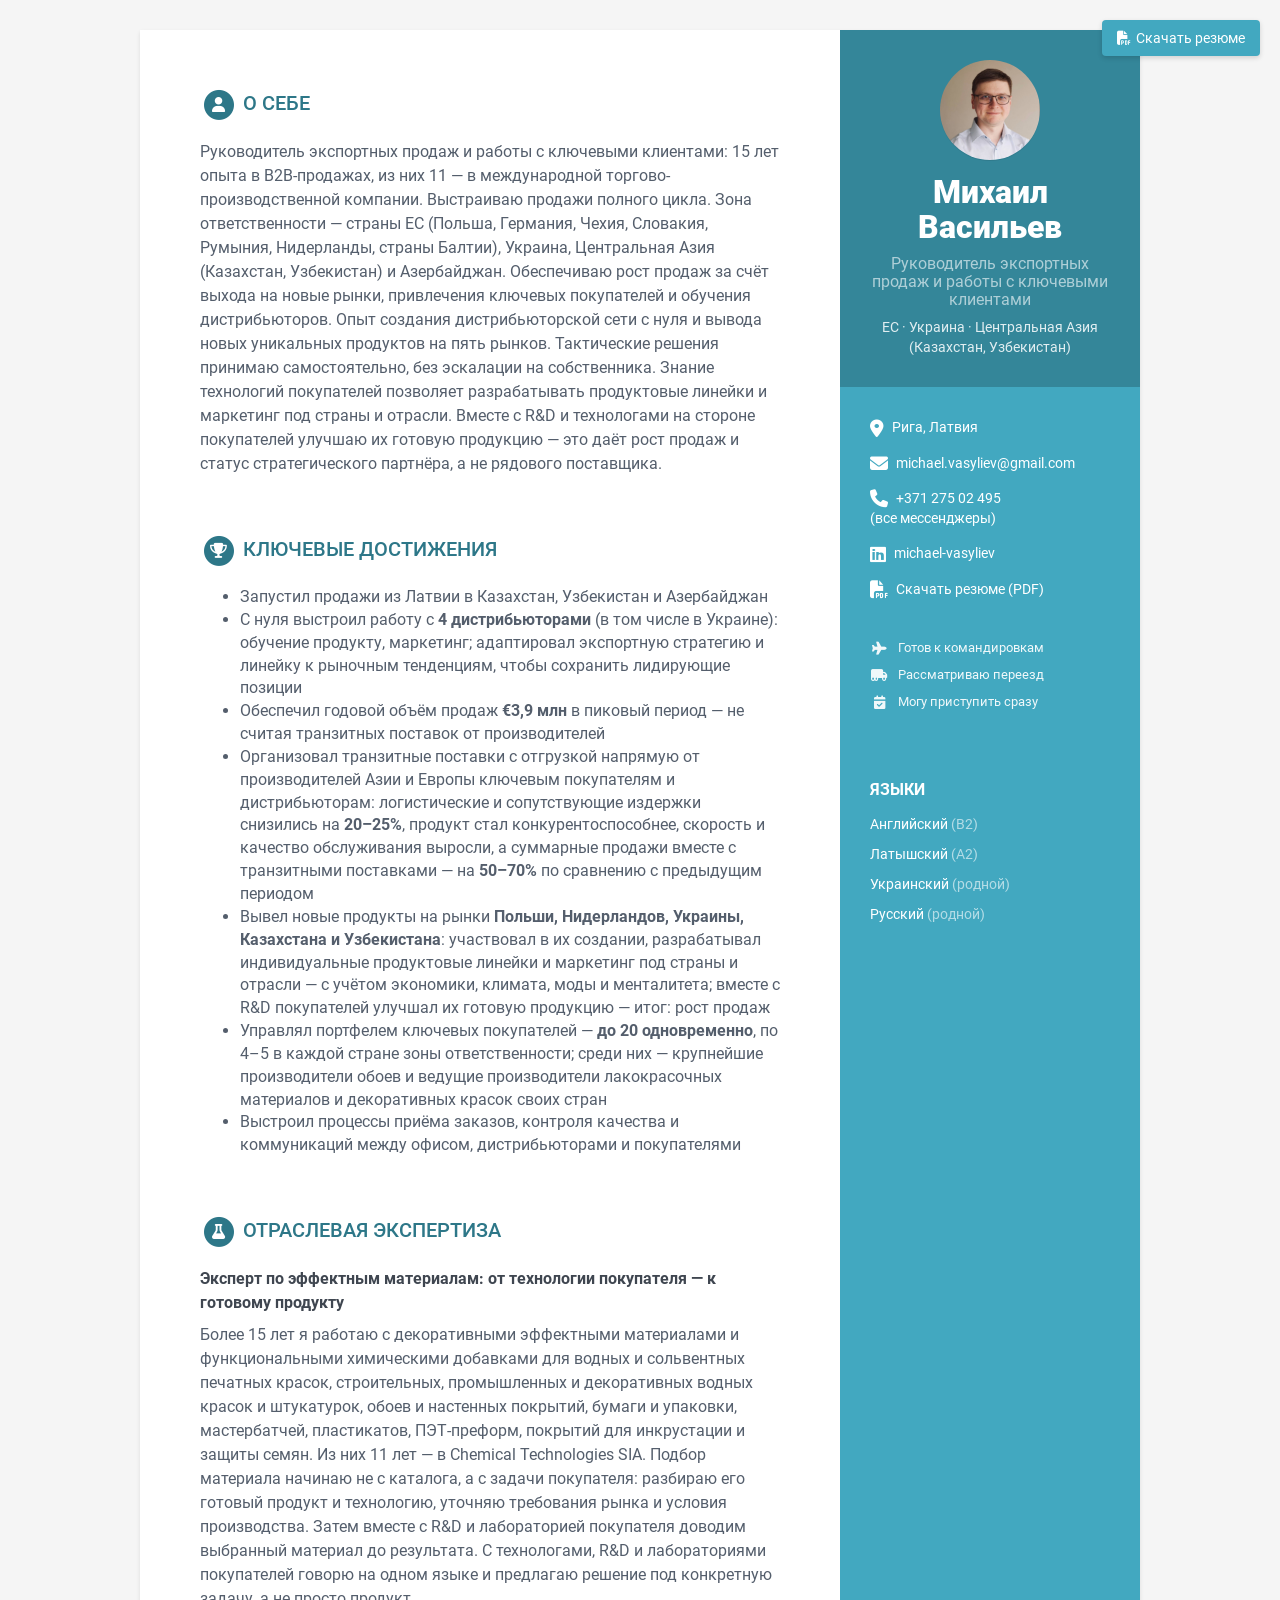
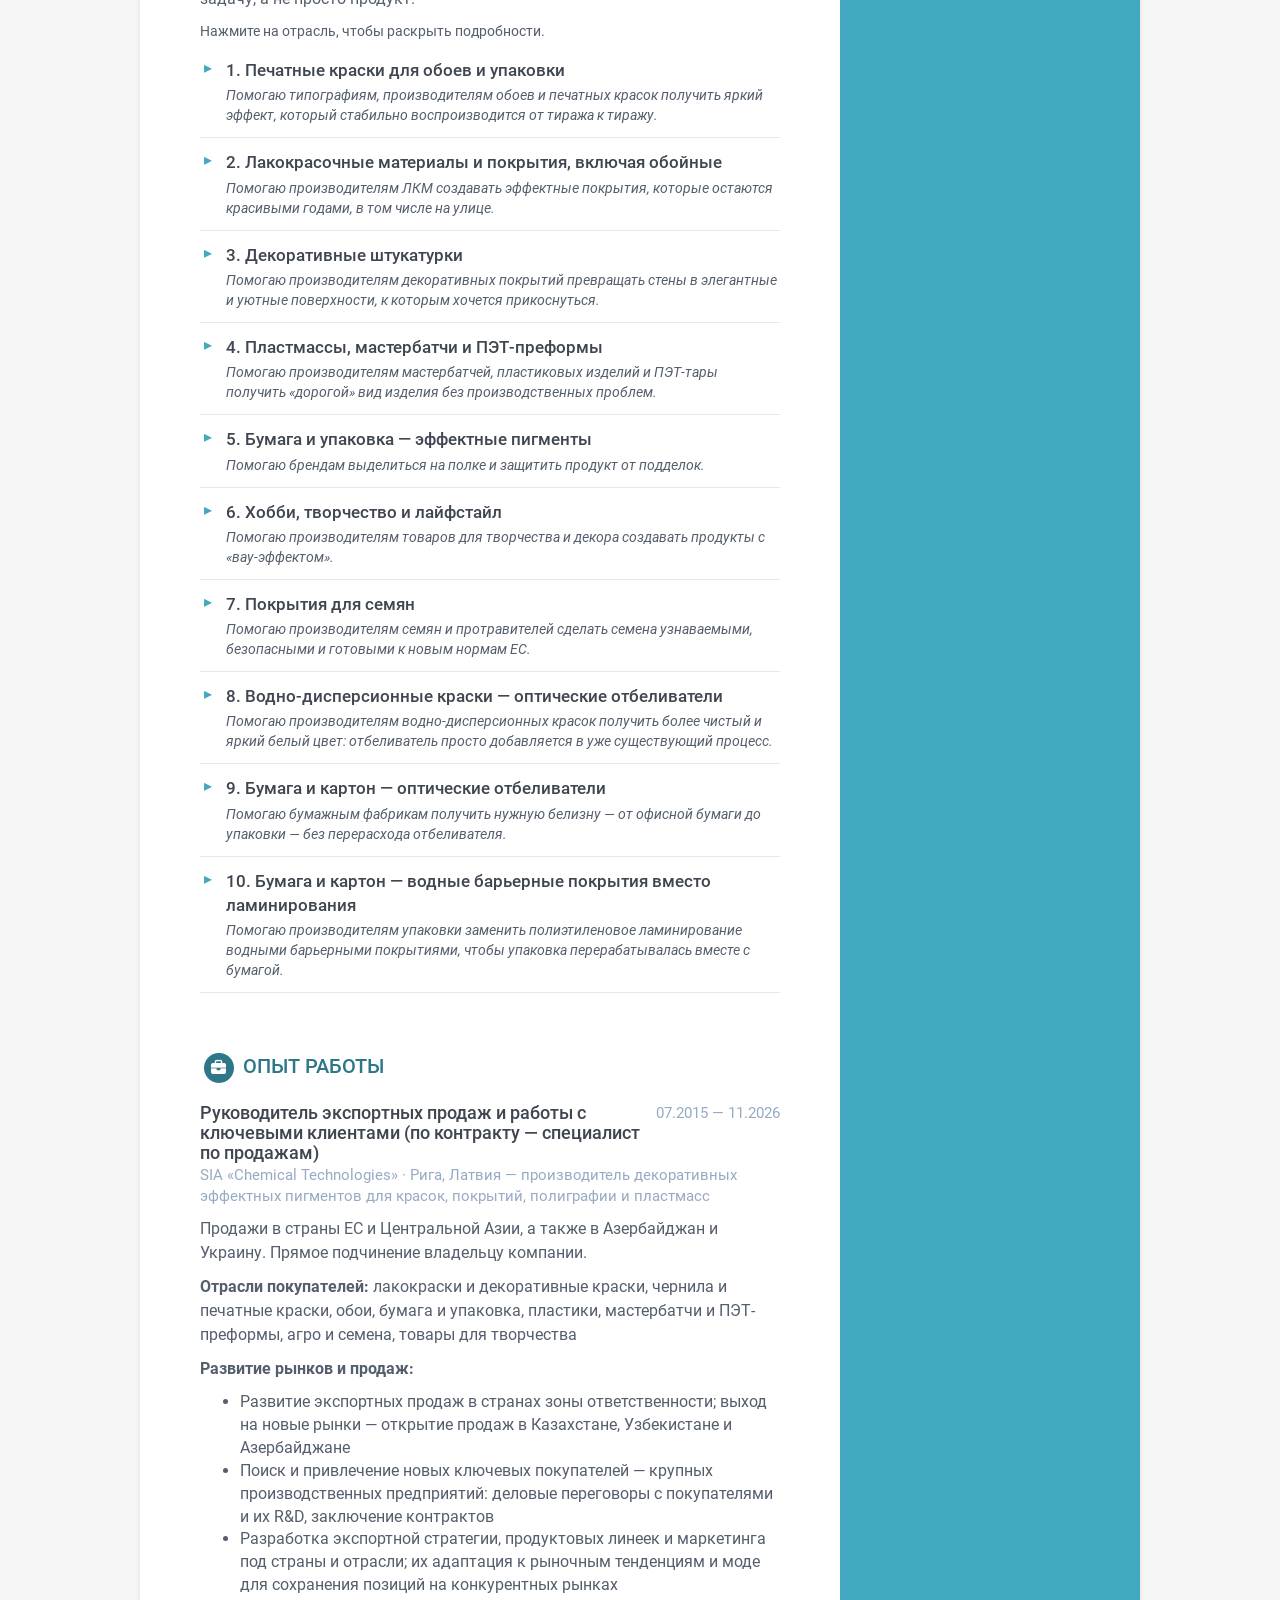
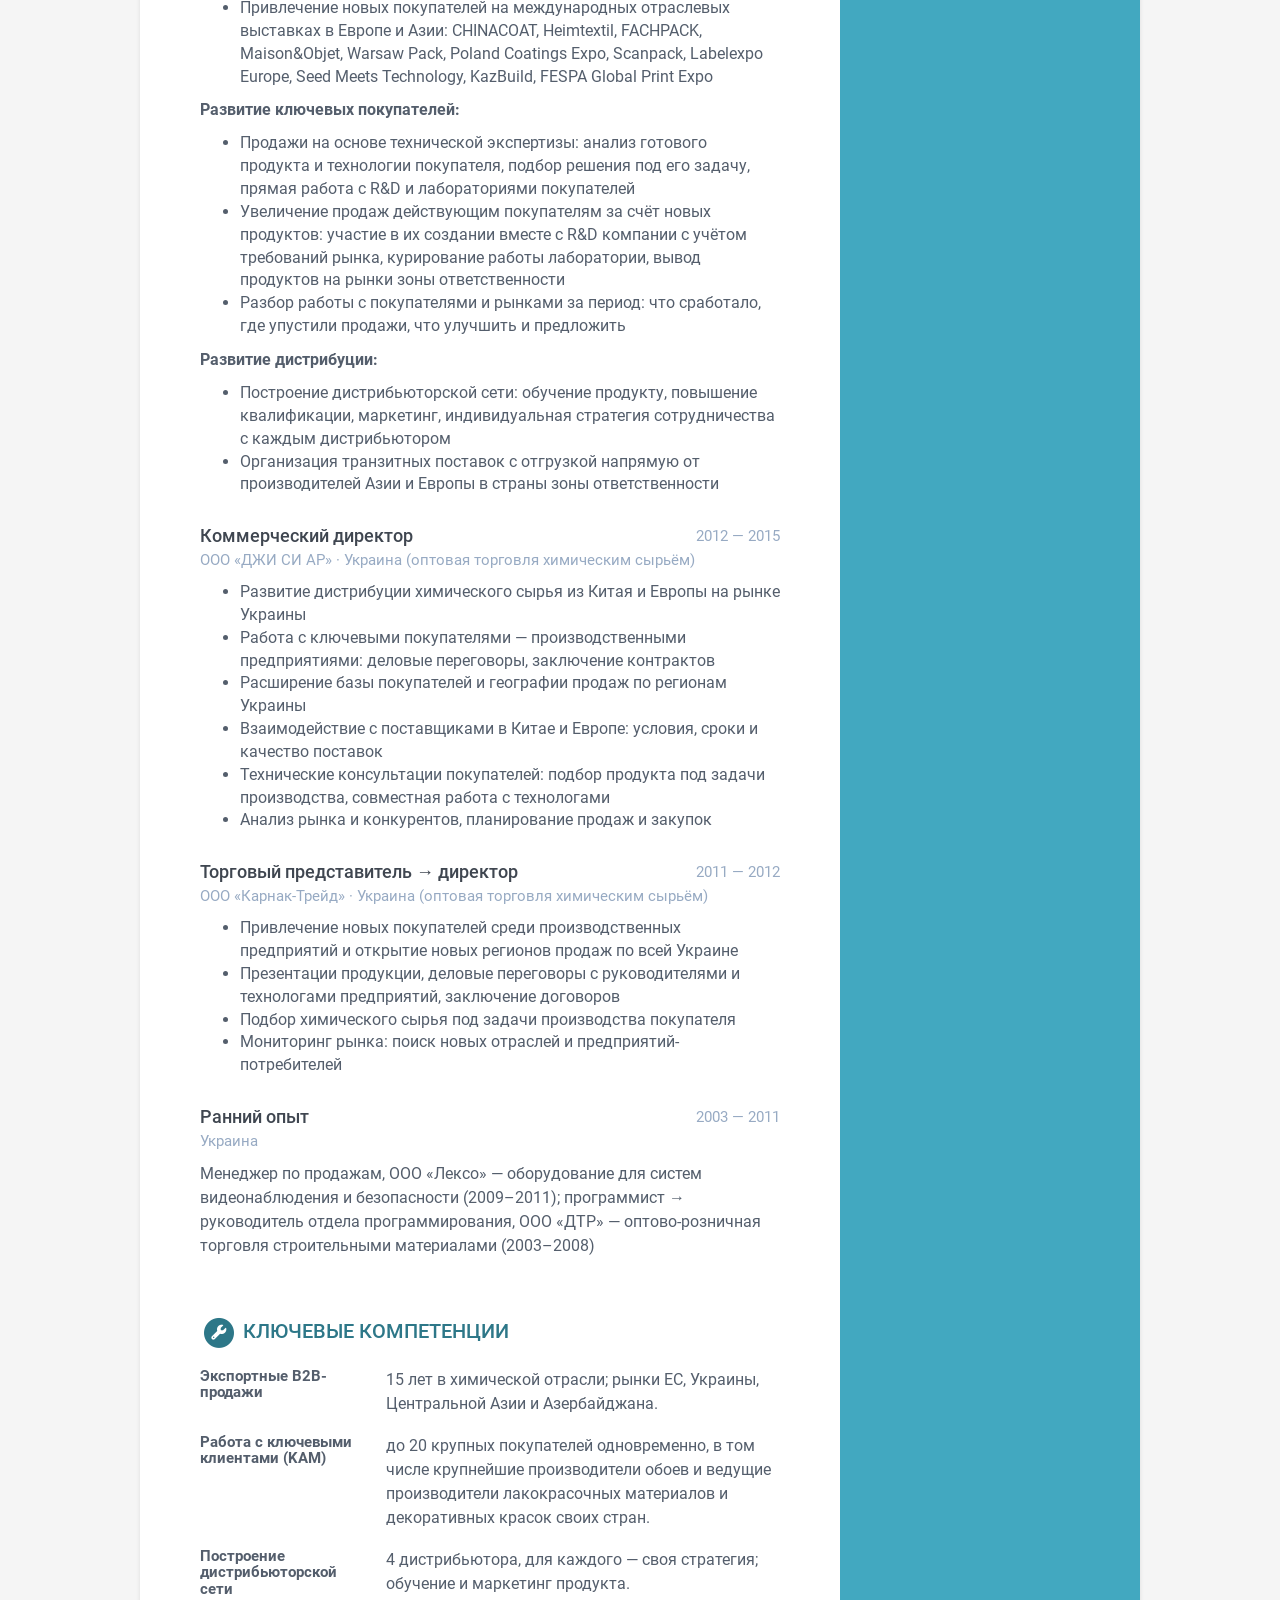
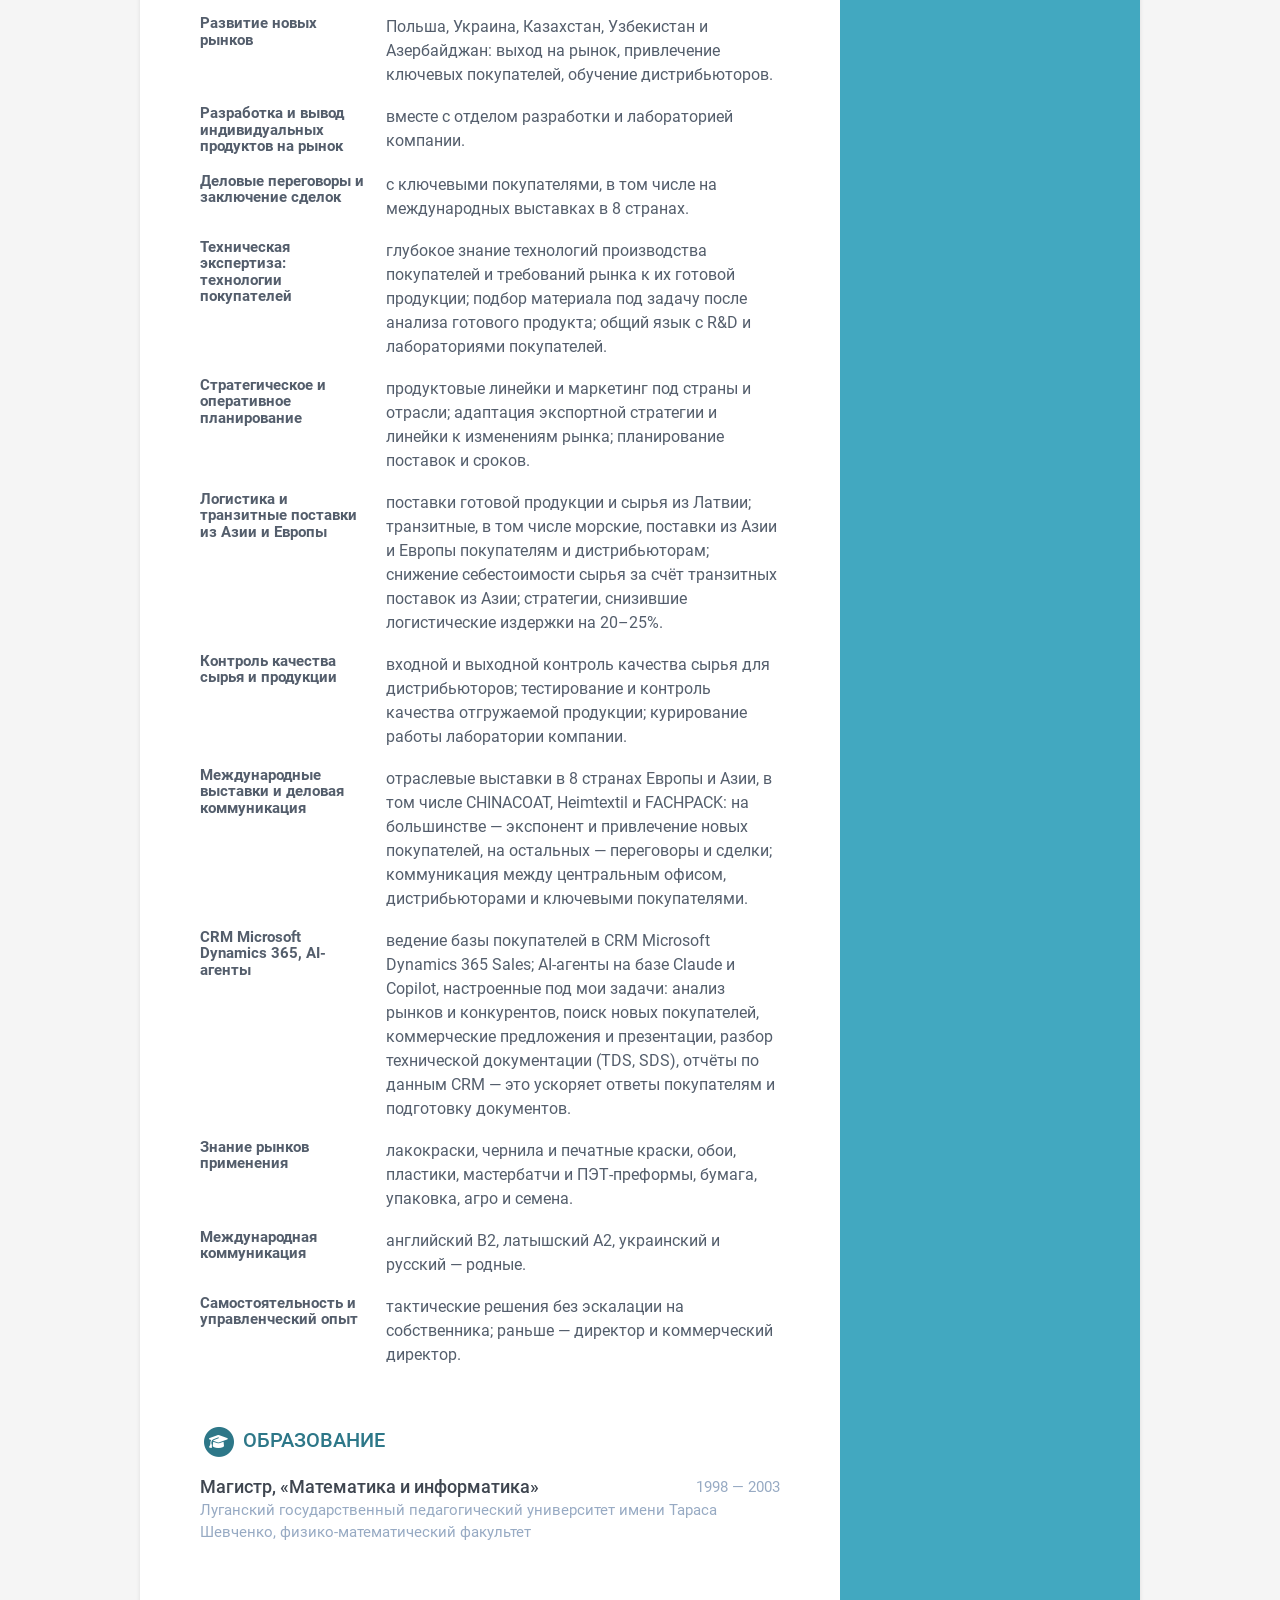
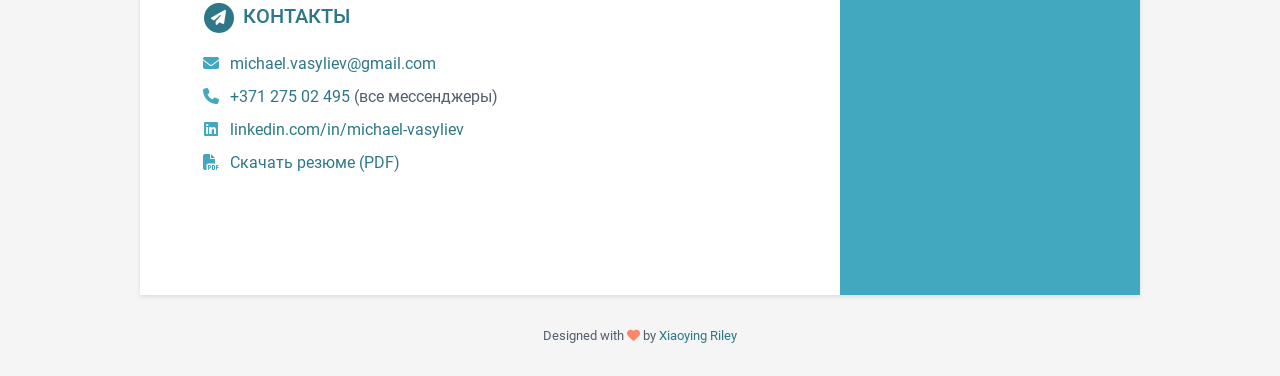
==== index.html @ f5141c80 "Сайт и резюме: «транзитные поставки» в компетенциях, Азербайджан в компетенциях, «с каждым дистрибью" ====
<!DOCTYPE html>
<!--[if IE 8]> <html lang="ru" class="ie8"> <![endif]-->
<!--[if IE 9]> <html lang="ru" class="ie9"> <![endif]-->
<!--[if !IE]><!-->
<html lang="ru"> <!--<![endif]-->
<head>
  <title>Михаил Васильев — руководитель экспортных продаж и работы с ключевыми клиентами</title>

  <!-- Meta -->
  <meta charset="utf-8">
  
  <meta http-equiv="X-UA-Compatible" content="IE=edge">
  <meta name="viewport" content="width=device-width, initial-scale=1.0">
  <meta name="description" content="Руководитель экспортных продаж и работы с ключевыми клиентами: 15 лет опыта в B2B-продажах, из них 11 — в международной торгово-производственной компании.">
  <link rel="canonical" href="https://michaelvasyliev.github.io/">
  <meta property="og:type" content="profile">
  <meta property="og:site_name" content="Михаил Васильев">
  <meta property="og:title" content="Михаил Васильев — руководитель экспортных продаж и работы с ключевыми клиентами">
  <meta property="og:description" content="Руководитель экспортных продаж и работы с ключевыми клиентами: 15 лет опыта в B2B-продажах, из них 11 — в международной торгово-производственной компании.">
  <meta property="og:url" content="https://michaelvasyliev.github.io/">
  <meta property="og:image" content="https://michaelvasyliev.github.io/assets/images/card.jpg">
  <meta property="og:image:secure_url" content="https://michaelvasyliev.github.io/assets/images/card.jpg">
  <meta property="og:image:type" content="image/jpeg">
  <meta property="og:image:width" content="1200">
  <meta property="og:image:height" content="630">
  <meta property="og:image:alt" content="Михаил Васильев">
  <meta property="og:locale" content="ru_RU">
  <meta name="twitter:card" content="summary_large_image">

  <!-- Favicon -->
  <link rel="shortcut icon" href="favicon.ico">

  <!-- Global CSS -->
  <link rel="stylesheet" href="/assets/plugins/bootstrap/css/bootstrap.css">

  <!-- Plugins CSS -->
  <link rel="stylesheet" href="/assets/plugins/font-awesome/css/all.css">


  <!-- Theme CSS -->
  <link id="theme-style" rel="stylesheet" href="/assets/css/main.css">
  <!-- HTML5 shim and Respond.js for IE8 support of HTML5 elements and media queries -->
  <!--[if lt IE 9]>
      <script src="https://oss.maxcdn.com/html5shiv/3.7.2/html5shiv.min.js"></script>
      <script src="https://oss.maxcdn.com/respond/1.4.2/respond.min.js"></script>
    <![endif]-->
</head>

<body>
  <a href="/Michael_Vasyliev_CV_RU.pdf" download class="print-button cv-button d-print-none">
    <i class="fas fa-file-pdf"></i>Скачать резюме
  </a>


  <div class="wrapper">
    
<div class="sidebar-wrapper">
<div class="sidebar-sticky">

  <div class="profile-container">

    
    <img class="avatar" src="/assets/images/profile.jpg" alt="profile picture" />
    

    
    <h1 class="name">Михаил Васильев</h1>
    

    
    <h3 class="tagline">Руководитель экспортных продаж и работы с ключевыми клиентами</h3>
    <p class="tagline-region">ЕС · Украина · Центральная Азия (Казахстан, Узбекистан)</p>
    

  </div><!--//profile-container-->

  <div class="contact-container container-block">
  <ul class="list-unstyled contact-list">

    
    <li class="location"><i class="fas fa-map-marker-alt"></i> Рига, Латвия</li>
    

    
    <li class="email"><i class="fas fa-envelope"></i>
      <a href="mailto:michael.vasyliev@gmail.com">michael.vasyliev@gmail.com</a>
    </li>
    

    
    <li class="phone"><i class="fas fa-phone"></i>
      <a href="tel:+37127502495">+371 275 02 495</a> <span class="lang-desc">(все мессенджеры)</span>
    </li>
    

    

    

    

    

    
    <li class="linkedin"><i class="fab fa-linkedin"></i>
      <a href="https://linkedin.com/in/michael-vasyliev" target="_blank">michael-vasyliev</a>
    </li>
    

    

    

    

    

    
    
    
    
    

    

    

    

    

    

    
    <li class="pdf"><i class="fas fa-file-pdf"></i>
      <a href="/Michael_Vasyliev_CV_RU.pdf" download>Скачать резюме (PDF)</a>
    </li>
    

  </ul>
</div><!--//contact-container-->

  
<div class="conditions-container container-block">
  <ul class="list-unstyled conditions-list">
    <li><i class="fas fa-plane"></i><span>Готов к командировкам</span></li>
    <li><i class="fas fa-truck-moving"></i><span>Рассматриваю переезд</span></li>
    <li><i class="fas fa-calendar-check"></i><span>Могу приступить сразу</span></li>
    
  </ul>
</div>


  

  

<div class="languages-container container-block">

  <h2 class="container-block-title">
    Языки
  </h2>

  <ul class="list-unstyled interests-list">
    
    <li>
      Английский
      <span class="lang-desc">(B2)</span>
    </li>
    
    <li>
      Латышский
      <span class="lang-desc">(A2)</span>
    </li>
    
    <li>
      Украинский
      <span class="lang-desc">(родной)</span>
    </li>
    
    <li>
      Русский
      <span class="lang-desc">(родной)</span>
    </li>
    
  </ul>

</div><!--//interests-->


  



  

</div></div><!--//sidebar-wrapper-->


    <div class="main-wrapper">
      

<section class="section summary-section">

  <h2 class="section-title">
    <span class="fa-stack fa-xs">
      <i class="fas fa-circle fa-stack-2x"></i>
      <i class="fas fa-user fa-stack-1x fa-inverse"></i>
    </span>
    О себе
  </h2>

  <div class="summary">
    <p>Руководитель экспортных продаж и работы с ключевыми клиентами: 15 лет опыта в B2B-продажах, из них 11 — в международной торгово-производственной компании. Выстраиваю продажи полного цикла. Зона ответственности — страны ЕС (Польша, Германия, Чехия, Словакия, Румыния, Нидерланды, страны Балтии), Украина, Центральная Азия (Казахстан, Узбекистан) и Азербайджан. Обеспечиваю рост продаж за счёт выхода на новые рынки, привлечения ключевых покупателей и обучения дистрибьюторов. Опыт создания дистрибьюторской сети с нуля и вывода новых уникальных продуктов на пять рынков. Тактические решения принимаю самостоятельно, без эскалации на собственника. Знание технологий покупателей позволяет разрабатывать продуктовые линейки и маркетинг под страны и отрасли. Вместе с R&amp;D и технологами на стороне покупателей улучшаю их готовую продукцию — это даёт рост продаж и статус стратегического партнёра, а не рядового поставщика.</p>

  </div><!--//summary-->
    
</section><!--//section-->





<section class="section summary-section achievements-section">
  <h2 class="section-title">
    <span class="fa-stack fa-xs"><i class="fas fa-circle fa-stack-2x"></i><i class="fas fa-trophy fa-stack-1x fa-inverse"></i></span>
    Ключевые достижения
  </h2>
  <div class="summary"><ul>
  <li>Запустил продажи из Латвии в Казахстан, Узбекистан и Азербайджан</li>
  <li>С нуля выстроил работу с <strong>4 дистрибьюторами</strong> (в том числе в Украине): обучение продукту, маркетинг; адаптировал экспортную стратегию и линейку к рыночным тенденциям, чтобы сохранить лидирующие позиции</li>
  <li>Обеспечил годовой объём продаж <strong>€3,9 млн</strong> в пиковый период — не считая транзитных поставок от производителей</li>
  <li>Организовал транзитные поставки с отгрузкой напрямую от производителей Азии и Европы ключевым покупателям и дистрибьюторам: логистические и сопутствующие издержки снизились на <strong>20–25%</strong>, продукт стал конкурентоспособнее, скорость и качество обслуживания выросли, а суммарные продажи вместе с транзитными поставками — на <strong>50–70%</strong> по сравнению с предыдущим периодом</li>
  <li>Вывел новые продукты на рынки <strong>Польши, Нидерландов, Украины, Казахстана и Узбекистана</strong>: участвовал в их создании, разрабатывал индивидуальные продуктовые линейки и маркетинг под страны и отрасли — с учётом экономики, климата, моды и менталитета; вместе с R&amp;D покупателей улучшал их готовую продукцию — итог: рост продаж</li>
  <li>Управлял портфелем ключевых покупателей — <strong>до 20 одновременно</strong>, по 4–5 в каждой стране зоны ответственности; среди них — крупнейшие производители обоев и ведущие производители лакокрасочных материалов и декоративных красок своих стран</li>
  <li>Выстроил процессы приёма заказов, контроля качества и коммуникаций между офисом, дистрибьюторами и покупателями</li>
</ul>
</div>
</section>





<section class="section expertise-section">
  <h2 class="section-title">
    <span class="fa-stack fa-xs"><i class="fas fa-circle fa-stack-2x"></i><i class="fas fa-flask fa-stack-1x fa-inverse"></i></span>
    Отраслевая экспертиза
  </h2>
  <div class="summary">
    <p class="expertise-lead"><strong>Эксперт по эффектным материалам: от технологии покупателя — к готовому продукту</strong></p>
    <p>Более 15 лет я работаю с декоративными эффектными материалами и функциональными химическими добавками для водных и сольвентных печатных красок, строительных, промышленных и декоративных водных красок и штукатурок, обоев и настенных покрытий, бумаги и упаковки, мастербатчей, пластикатов, ПЭТ-преформ, покрытий для инкрустации и защиты семян. Из них 11 лет — в Chemical Technologies SIA. Подбор материала начинаю не с каталога, а с задачи покупателя: разбираю его готовый продукт и технологию, уточняю требования рынка и условия производства. Затем вместе с R&amp;D и лабораторией покупателя доводим выбранный материал до результата. С технологами, R&amp;D и лабораториями покупателей говорю на одном языке и предлагаю решение под конкретную задачу, а не просто продукт.</p>

  </div>
  
    <p class="expertise-hint">Нажмите на отрасль, чтобы раскрыть подробности.</p>
    
    <details class="expertise-block">
      <summary><span class="expertise-title">1. Печатные краски для обоев и упаковки</span><span class="expertise-subtitle">Помогаю типографиям, производителям обоев и печатных красок получить яркий эффект, который стабильно воспроизводится от тиража к тиражу.</span></summary>
      <div class="details"><ul>
  <li><strong>Разбираюсь в технологиях:</strong> глубокой, флексографской, трафаретной и офсетной печати; водных, сольвентных
и УФ-красках; надпечатных лаках.</li>
  <li><strong>Материалы:</strong> белоснежные, интерференционные и золотые перламутровые пигменты,
алюминиевые и бронзовые пигменты, материалы для тактильного эффекта софт-тач, PET-глиттеры.</li>
  <li><strong>При подборе учитываю требования к пигментам:</strong>
    <ul>
      <li>фракцию под тип печати;</li>
      <li>совместимость с водной, сольвентной или УФ-системой, стабильность в краске без оседания;</li>
      <li>хороший перенос и блеск даже в тонком слое;</li>
      <li>стойкость бронз к потемнению, а глиттеров — к растворителям.</li>
    </ul>
  </li>
  <li><strong>Что проверяем вместе с покупателем:</strong>
    <ul>
      <li>соответствие требованиям рынка, модным трендам и ожиданиям конечных потребителей;</li>
      <li>яркость и стабильность эффекта во всём тираже;</li>
      <li>стойкость к истиранию и царапанию, адгезию;</li>
      <li>светостойкость;</li>
      <li>пригодность для пищевой упаковки — по документам на материал и испытаниям покупателя.</li>
    </ul>
  </li>
</ul>
</div>
    </details>
    
    <details class="expertise-block">
      <summary><span class="expertise-title">2. Лакокрасочные материалы и покрытия, включая обойные</span><span class="expertise-subtitle">Помогаю производителям ЛКМ создавать эффектные покрытия, которые остаются красивыми годами, в том числе на улице.</span></summary>
      <div class="details"><ul>
  <li><strong>Знаю технологии изнутри:</strong> распыление, нанесение кистью и валиком, окраску металлопроката (coil coating),
порошковую окраску; водные, сольвентные и порошковые системы.</li>
  <li><strong>Подбираю продукт, который сработает лучше всего:</strong> белые, золотые, бронзовые и медные перламутровые
пигменты, в том числе погодостойкие; алюминиевые пигменты формы «silver dollar» и металлические бронзовые
пигменты.</li>
  <li><strong>Знаю, каким должен быть пигмент для этих технологий:</strong>
    <ul>
      <li>погодостойким и УФ-стабильным — для фасадов;</li>
      <li>стабильным в водных системах: алюминий — только стабилизированный, без газовыделения;</li>
      <li>прочным: пластинки не должны разрушаться при перемешивании и распылении;</li>
      <li>правильно ориентированным в плёнке.</li>
    </ul>
  </li>
  <li><strong>Знаю, чего рынок ждёт от готового покрытия:</strong>
    <ul>
      <li>равномерного эффекта без полос и «облаков»;</li>
      <li>насыщенного блеска и игры цвета под углом, укрывистости;</li>
      <li>долговечности на улице, стойкости к истиранию;</li>
      <li>одинакового вида от партии к партии.</li>
    </ul>
  </li>
</ul>
</div>
    </details>
    
    <details class="expertise-block">
      <summary><span class="expertise-title">3. Декоративные штукатурки</span><span class="expertise-subtitle">Помогаю производителям декоративных покрытий превращать стены в элегантные и уютные поверхности, к которым хочется прикоснуться.</span></summary>
      <div class="details"><ul>
  <li><strong>Знаю технологии и процесс до деталей:</strong> нанесение шпателем и кельмой (венецианские и фактурные штукатурки),
валиком, напылением; акриловые, известковые и силикатные системы; финишные воски и лаки.</li>
  <li><strong>Точно знаю, какой материал даст лучший результат:</strong> материалы с тактильным эффектом софт-тач,
перламутровые пигменты для белоснежных ярких и матовых эффектов, слюдяные хлопья, пластиковые шарики.</li>
  <li><strong>Подбираю материалы строго под требования процесса:</strong>
    <ul>
      <li>щелочестойкость в известковых и силикатных системах;</li>
      <li>стабильность в пасте при хранении, без оседания и изменения цвета;</li>
      <li>фракцию под толщину слоя и способ нанесения, равномерное распределение при работе шпателем;</li>
      <li>светостойкость.</li>
    </ul>
  </li>
  <li><strong>Обеспечиваю результат, которого ждёт рынок:</strong>
    <ul>
      <li>выразительный эффект: приятную тактильность, глубину цвета, яркость или матовость, мерцание, фактуру;</li>
      <li>равномерность на большой площади, повторяемость от партии к партии;</li>
      <li>стойкость к мытью и истиранию, долговечность.</li>
    </ul>
  </li>
</ul>
</div>
    </details>
    
    <details class="expertise-block">
      <summary><span class="expertise-title">4. Пластмассы, мастербатчи и ПЭТ-преформы</span><span class="expertise-subtitle">Помогаю производителям мастербатчей, пластиковых изделий и ПЭТ-тары получить «дорогой» вид изделия без производственных проблем.</span></summary>
      <div class="details"><ul>
  <li><strong>Хорошо знаю технологии:</strong> литьё под давлением, экструзию плёнок, листов и профилей, выдувное формование,
литьё ПЭТ-преформ и выдув из них бутылок и флаконов, производство мастербатчей на экструдерах.</li>
  <li><strong>Добиваюсь максимального эффекта от продуктов:</strong> декоративных пигментов, красителей и функциональных добавок.</li>
  <li><strong>Держу под контролем ключевые требования к пигменту, красителю и добавке:</strong>
    <ul>
      <li>термостабильность при температуре переработки полимера;</li>
      <li>бережное диспергирование без разрушения частиц эффектных пигментов, низкую пыльность;</li>
      <li>совместимость с полимером, стойкость к миграции;</li>
      <li>минимальное влияние на вторичную переработку ПЭТ.</li>
    </ul>
  </li>
  <li><strong>Довожу до результата: готовое изделие покупателя</strong>
    <ul>
      <li>выглядит равномерно, без видимых линий течения и спая — за счёт правильной конструкции литника
и режимов литья;</li>
      <li>сохраняет цвет от партии к партии;</li>
      <li>не теряет механических свойств;</li>
      <li>безопасно при контакте с пищевыми продуктами и в детских товарах;</li>
      <li>в случае ПЭТ-тары — равномерно переливается по всей поверхности, сохраняет прочность и пригодно
к переработке.</li>
    </ul>
  </li>
</ul>
</div>
    </details>
    
    <details class="expertise-block">
      <summary><span class="expertise-title">5. Бумага и упаковка — эффектные пигменты</span><span class="expertise-subtitle">Помогаю брендам выделиться на полке и защитить продукт от подделок.</span></summary>
      <div class="details"><ul>
  <li><strong>Знаю процесс покупателя до деталей:</strong> глубокую, флексо-, офсетную и трафаретную печать; сплошное
и выборочное лакирование водными и УФ-лаками; нанесение покрытий на бумагу, печать этикеток.</li>
  <li><strong>Умею максимально эффективно применять:</strong> интерференционные и золотые перламутровые пигменты,
бронзовые пигменты, PET-глиттеры.</li>
  <li><strong>При подборе учитываю требования к пигментам:</strong>
    <ul>
      <li>мелкую фракцию для тонких слоёв;</li>
      <li>совместимость с водными и УФ-системами;</li>
      <li>низкий запах и низкую миграцию для пищевой упаковки;</li>
      <li>стойкость глиттеров к растворителям;</li>
      <li>трудновоспроизводимые эффекты для защиты от подделок.</li>
    </ul>
  </li>
  <li><strong>Добиваюсь, чтобы готовая упаковка:</strong>
    <ul>
      <li>выглядела премиально на полке;</li>
      <li>выдерживала истирание при транспортировке;</li>
      <li>была безопасной для пищевых продуктов;</li>
      <li>подходила для переработки и защищала бренд от подделок.</li>
    </ul>
  </li>
</ul>
</div>
    </details>
    
    <details class="expertise-block">
      <summary><span class="expertise-title">6. Хобби, творчество и лайфстайл</span><span class="expertise-subtitle">Помогаю производителям товаров для творчества и декора создавать продукты с «вау-эффектом».</span></summary>
      <div class="details"><ul>
  <li><strong>Хорошо знаю технологии:</strong> заливку эпоксидными и полиуретановыми смолами, краски и пасты для творчества,
текстильную и трафаретную печать, декор.</li>
  <li><strong>Подбираю продукт, который сработает лучше всего:</strong> PET-глиттеры, декоративные хлопья (флейки),
флуоресцентные и люминесцентные пигменты, пластиковые шарики, ПУ-порошки, перламутровые пигменты.</li>
  <li><strong>Знаю, какими должны быть материалы для этих задач:</strong>
    <ul>
      <li>с ярким насыщенным эффектом;</li>
      <li>люминесцентные — с долгим свечением, флуоресцентные — светостойкими;</li>
      <li>стойкими в смолах и растворителях;</li>
      <li>безопасными и соответствующими REACH, нормам для игрушек (EN 71-3) и ограничениям ЕС по микропластику.</li>
    </ul>
  </li>
  <li><strong>Знаю, чего рынок ждёт от готового продукта:</strong>
    <ul>
      <li>эффекта, заметного с первого взгляда;</li>
      <li>безопасности для пользователя, в том числе для детей;</li>
      <li>стабильного результата и соответствия требованиям ЕС.</li>
    </ul>
  </li>
</ul>
</div>
    </details>
    
    <details class="expertise-block">
      <summary><span class="expertise-title">7. Покрытия для семян</span><span class="expertise-subtitle">Помогаю производителям семян и протравителей сделать семена узнаваемыми, безопасными и готовыми к новым нормам ЕС.</span></summary>
      <div class="details"><ul>
  <li><strong>Разбираюсь в технологиях:</strong> плёночном покрытии, инкрустировании, дражировании; работе барабанных
и ротационных установок; нанесении вместе с протравителями.</li>
  <li><strong>Точно знаю, какой продукт даст лучший результат:</strong> перламутровые пигменты на синтетической
слюде, без микропластика, для органического и традиционного семеноводства.</li>
  <li><strong>Подбираю пигмент строго под требования процесса:</strong>
    <ul>
      <li>минимальное пылеотделение по тесту Heubach;</li>
      <li>отсутствие микропластика по Регламенту ЕС 2023/2055;</li>
      <li>отсутствие влияния на всхожесть;</li>
      <li>низкую водную активность — стабильность без биоцидов;</li>
      <li>совместимость с протравителями и полимерами покрытия.</li>
    </ul>
  </li>
  <li><strong>Обеспечиваю результат, которого ждёт рынок:</strong>
    <ul>
      <li>всхожесть не хуже, чем у необработанных семян;</li>
      <li>низкое пылеотделение;</li>
      <li>хорошую сыпучесть и равномерный высев сеялкой;</li>
      <li>узнаваемый цвет и блеск бренда, защиту от подделок скрытым УФ-маркером.</li>
    </ul>
  </li>
</ul>
</div>
    </details>
    
    <details class="expertise-block">
      <summary><span class="expertise-title">8. Водно-дисперсионные краски — оптические отбеливатели</span><span class="expertise-subtitle">Помогаю производителям водно-дисперсионных красок получить более чистый и яркий белый цвет: отбеливатель просто добавляется в уже существующий процесс.</span></summary>
      <div class="details"><ul>
  <li><strong>Глубоко знаю процессы:</strong> производство водно-дисперсионных красок (диспергирование, разбавление,
доводка), колеровку, нанесение валиком, кистью и распылением.</li>
  <li><strong>Добиваюсь максимального эффекта от продуктов:</strong> жидких анионных оптических отбеливателей для водных
дисперсий. Они поглощают ультрафиолет и светятся синим, поэтому белый выглядит чище и ярче. Применяются
в интерьерных красках, белых базах под колеровку, грунтах, финишных шпатлёвках.</li>
  <li><strong>Держу под контролем ключевые требования к отбеливателю:</strong>
    <ul>
      <li>совместимость с акриловыми, стирол-акриловыми, полиуретановыми и ПВА-дисперсиями;</li>
      <li>рабочий pH, как у самой краски;</li>
      <li>точную дозировку — десятые доли процента: передозировка не прибавляет белизны и может дать зеленоватый
оттенок;</li>
      <li>удобный ввод: это жидкость низкой вязкости, она не пылит, добавлять её лучше всего на стадии разбавления.</li>
    </ul>
  </li>
  <li><strong>Довожу до результата: готовая краска</strong>
    <ul>
      <li>даёт чистый яркий белый без желтизны и зеленоватого оттенка;</li>
      <li>сохраняет белизну со временем;</li>
      <li>не теряет вязкости, укрывистости и стойкости к мытью;</li>
      <li>точно колеруется с учётом свечения под ультрафиолетом;</li>
      <li>стабильна при хранении.</li>
    </ul>
  </li>
</ul>
</div>
    </details>
    
    <details class="expertise-block">
      <summary><span class="expertise-title">9. Бумага и картон — оптические отбеливатели</span><span class="expertise-subtitle">Помогаю бумажным фабрикам получить нужную белизну — от офисной бумаги до упаковки — без перерасхода отбеливателя.</span></summary>
      <div class="details"><ul>
  <li><strong>Разбираюсь в технологиях:</strong>
    <ul>
      <li>вводе в бумажную массу в мокрой части бумагоделательной машины;</li>
      <li>поверхностной проклейке в клеильном прессе;</li>
      <li>меловании.</li>
    </ul>

    <p>Виды продукции: офисная, офсетная, мелованная, упаковочная, декоративная и газетная бумага,
санитарно-гигиенические изделия.</p>
  </li>
  <li><strong>Умею максимально эффективно применять:</strong> жидкие оптические отбеливатели стильбенового ряда:
    <ul>
      <li>дисульфированные — с высоким сродством к волокну, для ввода в массу;</li>
      <li>тетрасульфированные — универсальные;</li>
      <li>гексасульфированные — для поверхности, дают максимальную белизну.</li>
    </ul>
  </li>
  <li><strong>При подборе учитываю требования к отбеливателю:</strong>
    <ul>
      <li>тип отбеливателя под точку ввода: в массу, в проклейку или в меловальную пасту;</li>
      <li>устойчивость к «гашению» катионными добавками мокрой части — удерживающими веществами, катионным
крахмалом;</li>
      <li>стойкость к щелочам и перекиси водорода, термостойкость при сушке;</li>
      <li>хорошее удержание на волокне — меньше потерь с оборотной водой;</li>
      <li>правильную дозировку: при передозировке белизна падает и появляется зеленоватый оттенок;</li>
      <li>учёт наполнителей и других поглотителей ультрафиолета.</li>
    </ul>
  </li>
  <li><strong>Добиваюсь, чтобы готовая бумага:</strong>
    <ul>
      <li>имела высокую белизну (CIE) и яркость (ISO) со стабильным оттенком от партии к партии;</li>
      <li>сохраняла белизну и не желтела на свету;</li>
      <li>хорошо печаталась на офисных лазерных и струйных принтерах и в офсете;</li>
      <li>для защищённых сортов — давала контролируемое свечение под ультрафиолетом.</li>
    </ul>
  </li>
</ul>
</div>
    </details>
    
    <details class="expertise-block">
      <summary><span class="expertise-title">10. Бумага и картон — водные барьерные покрытия вместо ламинирования</span><span class="expertise-subtitle">Помогаю производителям упаковки заменить полиэтиленовое ламинирование водными барьерными покрытиями, чтобы упаковка перерабатывалась вместе с бумагой.</span></summary>
      <div class="details"><ul>
  <li><strong>Знаю технологический процесс:</strong> нанесение водных барьерных дисперсий на бумагу и картон —
на бумагоделательной машине или отдельно (на ракельных и стержневых установках, в клеильном прессе, методами
глубокой и флексографской печати); сушку.</li>
  <li><strong>Подбираю продукт, который сработает лучше всего:</strong> водные барьерные покрытия от влаги, от жира и масла,
от водяного пара.</li>
  <li><strong>Знаю, каким должно быть покрытие для этих задач:</strong>
    <ul>
      <li>с нужными барьерными свойствами: по водопоглощению (Cobb), жиростойкости (KIT-тест), паропроницаемости,
стойкости к маслу, кофе и истиранию;</li>
      <li>эффективным при малой массе — обычно 5–15 г/м² против 25–50 г/м² у полиэтилена;</li>
      <li>сплошным, без трещин на сгибах и биговке;</li>
      <li>не слипающимся в рулоне и стопе;</li>
      <li>при необходимости — термосвариваемым и совместимым с печатью и клеем;</li>
      <li>распускаемым при переработке макулатуры;</li>
      <li>для пищевой упаковки — безопасным и без PFAS: с 12 августа 2026 года это требование ЕС.</li>
    </ul>
  </li>
  <li><strong>Знаю, чего рынок ждёт от готовой упаковки:</strong>
    <ul>
      <li>защиты продукта от влаги, жира и пара весь срок хранения;</li>
      <li>безопасности для пищевых продуктов;</li>
      <li>переработки вместе с бумагой и картоном и соответствия новым требованиям ЕС к упаковке;</li>
      <li>хорошего внешнего вида и печатаемости;</li>
      <li>стабильной работы на упаковочном оборудовании: без проблем при складывании и сварке, без слипания.</li>
    </ul>
  </li>
</ul>
</div>
    </details>
    
  
</section>





<section class="section experiences-section">
  <h2 class="section-title">
    <span class="fa-stack fa-xs">
      <i class="fas fa-circle fa-stack-2x"></i>
      <i class="fas fa-briefcase fa-stack-1x fa-inverse"></i>
    </span>
    Опыт работы
  </h2>

  
  <div class="item">

    <div class="meta">

      <div class="upper-row">
        <h3 class="job-title">Руководитель экспортных продаж и работы с ключевыми клиентами (по контракту — специалист по продажам)</h3>
        <div class="time">07.2015 — 11.2026</div>
      </div><!--//upper-row-->

      <div class="company">SIA «Chemical Technologies» · Рига, Латвия — производитель декоративных эффектных пигментов для красок, покрытий, полиграфии и пластмасс</div>

    </div><!--//meta-->

    
    <div class="details">
      <p>Продажи в страны ЕС и Центральной Азии, а также в Азербайджан и Украину. Прямое подчинение владельцу компании.</p>

<p><strong>Отрасли покупателей:</strong> лакокраски и декоративные краски, чернила и печатные краски, обои, бумага и упаковка, пластики, мастербатчи и ПЭТ-преформы, агро и семена, товары для творчества</p>

<p><strong>Развитие рынков и продаж:</strong></p>

<ul>
  <li>Развитие экспортных продаж в странах зоны ответственности; выход на новые рынки — открытие продаж в Казахстане, Узбекистане и Азербайджане</li>
  <li>Поиск и привлечение новых ключевых покупателей — крупных производственных предприятий: деловые переговоры с покупателями и их R&amp;D, заключение контрактов</li>
  <li>Разработка экспортной стратегии, продуктовых линеек и маркетинга под страны и отрасли; их адаптация к рыночным тенденциям и моде для сохранения позиций на конкурентных рынках</li>
  <li>Привлечение новых покупателей на международных отраслевых выставках в Европе и Азии: CHINACOAT, Heimtextil, FACHPACK, Maison&amp;Objet, Warsaw Pack, Poland Coatings Expo, Scanpack, Labelexpo Europe, Seed Meets Technology, KazBuild, FESPA Global Print Expo</li>
</ul>

<p><strong>Развитие ключевых покупателей:</strong></p>

<ul>
  <li>Продажи на основе технической экспертизы: анализ готового продукта и технологии покупателя, подбор решения под его задачу, прямая работа с R&amp;D и лабораториями покупателей</li>
  <li>Увеличение продаж действующим покупателям за счёт новых продуктов: участие в их создании вместе с R&amp;D компании с учётом требований рынка, курирование работы лаборатории, вывод продуктов на рынки зоны ответственности</li>
  <li>Разбор работы с покупателями и рынками за период: что сработало, где упустили продажи, что улучшить и предложить</li>
</ul>

<p><strong>Развитие дистрибуции:</strong></p>

<ul>
  <li>Построение дистрибьюторской сети: обучение продукту, повышение квалификации, маркетинг, индивидуальная стратегия сотрудничества с каждым дистрибьютором</li>
  <li>Организация транзитных поставок с отгрузкой напрямую от производителей Азии и Европы в страны зоны ответственности</li>
</ul>

    </div><!--//details-->
    

  </div><!--//item-->
  
  <div class="item">

    <div class="meta">

      <div class="upper-row">
        <h3 class="job-title">Коммерческий директор</h3>
        <div class="time">2012 — 2015</div>
      </div><!--//upper-row-->

      <div class="company">ООО «ДЖИ СИ АР» · Украина (оптовая торговля химическим сырьём)</div>

    </div><!--//meta-->

    
    <div class="details">
      <ul>
  <li>Развитие дистрибуции химического сырья из Китая и Европы на рынке Украины</li>
  <li>Работа с ключевыми покупателями — производственными предприятиями: деловые переговоры, заключение контрактов</li>
  <li>Расширение базы покупателей и географии продаж по регионам Украины</li>
  <li>Взаимодействие с поставщиками в Китае и Европе: условия, сроки и качество поставок</li>
  <li>Технические консультации покупателей: подбор продукта под задачи производства, совместная работа с технологами</li>
  <li>Анализ рынка и конкурентов, планирование продаж и закупок</li>
</ul>

    </div><!--//details-->
    

  </div><!--//item-->
  
  <div class="item">

    <div class="meta">

      <div class="upper-row">
        <h3 class="job-title">Торговый представитель → директор</h3>
        <div class="time">2011 — 2012</div>
      </div><!--//upper-row-->

      <div class="company">ООО «Карнак-Трейд» · Украина (оптовая торговля химическим сырьём)</div>

    </div><!--//meta-->

    
    <div class="details">
      <ul>
  <li>Привлечение новых покупателей среди производственных предприятий и открытие новых регионов продаж по всей Украине</li>
  <li>Презентации продукции, деловые переговоры с руководителями и технологами предприятий, заключение договоров</li>
  <li>Подбор химического сырья под задачи производства покупателя</li>
  <li>Мониторинг рынка: поиск новых отраслей и предприятий-потребителей</li>
</ul>

    </div><!--//details-->
    

  </div><!--//item-->
  
  <div class="item">

    <div class="meta">

      <div class="upper-row">
        <h3 class="job-title">Ранний опыт</h3>
        <div class="time">2003 — 2011</div>
      </div><!--//upper-row-->

      <div class="company">Украина</div>

    </div><!--//meta-->

    
    <div class="details">
      <p>Менеджер по продажам, ООО «Лексо» — оборудование для систем видеонаблюдения и безопасности (2009–2011); программист → руководитель отдела программирования, ООО «ДТР» — оптово-розничная торговля строительными материалами (2003–2008)</p>

    </div><!--//details-->
    

  </div><!--//item-->
  

</section><!--//section-->




 
<section class="skills-section section">
  <h2 class="section-title">
    <span class="fa-stack fa-xs"><i class="fas fa-circle fa-stack-2x"></i><i class="fas fa-wrench fa-stack-1x fa-inverse"></i></span>
    Ключевые компетенции
  </h2>
  <div class="skillset">
    
    <div class="item">
      <h3 class="level-title">Экспортные B2B-продажи</h3>
      <div class="details"><p>15 лет в химической отрасли; рынки ЕС, Украины, Центральной Азии и Азербайджана.</p>
</div>
    </div>
    
    <div class="item">
      <h3 class="level-title">Работа с ключевыми клиентами (KAM)</h3>
      <div class="details"><p>до 20 крупных покупателей одновременно, в том числе крупнейшие производители обоев и ведущие производители лакокрасочных материалов и декоративных красок своих стран.</p>
</div>
    </div>
    
    <div class="item">
      <h3 class="level-title">Построение дистрибьюторской сети</h3>
      <div class="details"><p>4 дистрибьютора, для каждого — своя стратегия; обучение и маркетинг продукта.</p>
</div>
    </div>
    
    <div class="item">
      <h3 class="level-title">Развитие новых рынков</h3>
      <div class="details"><p>Польша, Украина, Казахстан, Узбекистан и Азербайджан: выход на рынок, привлечение ключевых покупателей, обучение дистрибьюторов.</p>
</div>
    </div>
    
    <div class="item">
      <h3 class="level-title">Разработка и вывод индивидуальных продуктов на рынок</h3>
      <div class="details"><p>вместе с отделом разработки и лабораторией компании.</p>
</div>
    </div>
    
    <div class="item">
      <h3 class="level-title">Деловые переговоры и заключение сделок</h3>
      <div class="details"><p>с ключевыми покупателями, в том числе на международных выставках в 8 странах.</p>
</div>
    </div>
    
    <div class="item">
      <h3 class="level-title">Техническая экспертиза: технологии покупателей</h3>
      <div class="details"><p>глубокое знание технологий производства покупателей и требований рынка к их готовой продукции; подбор материала под задачу после анализа готового продукта; общий язык с R&amp;D и лабораториями покупателей.</p>
</div>
    </div>
    
    <div class="item">
      <h3 class="level-title">Стратегическое и оперативное планирование</h3>
      <div class="details"><p>продуктовые линейки и маркетинг под страны и отрасли; адаптация экспортной стратегии и линейки к изменениям рынка; планирование поставок и сроков.</p>
</div>
    </div>
    
    <div class="item">
      <h3 class="level-title">Логистика и транзитные поставки из Азии и Европы</h3>
      <div class="details"><p>поставки готовой продукции и сырья из Латвии; транзитные, в том числе морские, поставки из Азии и Европы покупателям и дистрибьюторам; снижение себестоимости сырья за счёт транзитных поставок из Азии; стратегии, снизившие логистические издержки на 20–25%.</p>
</div>
    </div>
    
    <div class="item">
      <h3 class="level-title">Контроль качества сырья и продукции</h3>
      <div class="details"><p>входной и выходной контроль качества сырья для дистрибьюторов; тестирование и контроль качества отгружаемой продукции; курирование работы лаборатории компании.</p>
</div>
    </div>
    
    <div class="item">
      <h3 class="level-title">Международные выставки и деловая коммуникация</h3>
      <div class="details"><p>отраслевые выставки в 8 странах Европы и Азии, в том числе CHINACOAT, Heimtextil и FACHPACK: на большинстве — экспонент и привлечение новых покупателей, на остальных — переговоры и сделки; коммуникация между центральным офисом, дистрибьюторами и ключевыми покупателями.</p>
</div>
    </div>
    
    <div class="item">
      <h3 class="level-title">CRM Microsoft Dynamics 365, AI-агенты</h3>
      <div class="details"><p>ведение базы покупателей в CRM Microsoft Dynamics 365 Sales; AI-агенты на базе Claude и Copilot, настроенные под мои задачи: анализ рынков и конкурентов, поиск новых покупателей, коммерческие предложения и презентации, разбор технической документации (TDS, SDS), отчёты по данным CRM — это ускоряет ответы покупателям и подготовку документов. <!-- со слов пользователя, 2026-11-26 (отзывы, п. 12) --></p>
</div>
    </div>
    
    <div class="item">
      <h3 class="level-title">Знание рынков применения</h3>
      <div class="details"><p>лакокраски, чернила и печатные краски, обои, пластики, мастербатчи и ПЭТ-преформы, бумага, упаковка, агро и семена.</p>
</div>
    </div>
    
    <div class="item">
      <h3 class="level-title">Международная коммуникация</h3>
      <div class="details"><p>английский B2, латышский A2, украинский и русский — родные.</p>
</div>
    </div>
    
    <div class="item">
      <h3 class="level-title">Самостоятельность и управленческий опыт</h3>
      <div class="details"><p>тактические решения без эскалации на собственника; раньше — директор и коммерческий директор.</p>
</div>
    </div>
    
  </div>
</section>




  

  
  <section class="section educations-section">

    <h2 class="section-title">
      <span class="fa-stack fa-xs">
        <i class="fas fa-circle fa-stack-2x"></i>
        <i class="fas fa-graduation-cap fa-stack-1x fa-inverse"></i>
      </span>
      Образование
    </h2>

    
    <div class="item">

      <div class="meta">

        <div class="upper-row">
          <h3 class="degree">Магистр, «Математика и информатика»</h3>
          <div class="time">1998 — 2003</div>
        </div><!--//upper-row-->

        <div class="university">Луганский государственный педагогический университет имени Тараса Шевченко, физико-математический факультет</div>
      </div><!--//meta-->

      

    </div><!--//item-->
    

  </section><!--//section-->
  





<section class="section contact-section">
  <h2 class="section-title">
    <span class="fa-stack fa-xs"><i class="fas fa-circle fa-stack-2x"></i><i class="fas fa-paper-plane fa-stack-1x fa-inverse"></i></span>
    Контакты
  </h2>
  <ul class="list-unstyled contact-bottom">
    <li><i class="fas fa-envelope"></i><a href="mailto:michael.vasyliev@gmail.com">michael.vasyliev@gmail.com</a></li>
    <li><i class="fas fa-phone"></i><a href="tel:+37127502495">+371 275 02 495</a> (все мессенджеры)</li>
    <li><i class="fab fa-linkedin"></i><a href="https://linkedin.com/in/michael-vasyliev" target="_blank">linkedin.com/in/michael-vasyliev</a></li>
    <li><i class="fas fa-file-pdf"></i><a href="/Michael_Vasyliev_CV_RU.pdf" download>Скачать резюме (PDF)</a></li>
  </ul>
</section>


    </div>
  </div>

  <footer class="footer">
    <div class="text-center">
        <!--/* This template is released under the Creative Commons Attribution 3.0 License. Please keep the attribution link below when using for your own project. Thank you for your support. :) If you'd like to use the template without the attribution, you can check out other license options via our website: themes.3rdwavemedia.com */-->
        <small class="copyright">Designed with <i class="fas fa-heart"></i> by <a href="http://themes.3rdwavemedia.com" target="_blank" rel="nofollow">Xiaoying Riley</a></small>
    </div><!--//container-->
</footer><!--//footer-->


  <!-- Javascript -->


  <script>(function () { var s = document.querySelector(".sidebar-sticky"); if (!s) { return; }
    function fit() { s.style.top = Math.min(0, window.innerHeight - s.offsetHeight) + "px"; }
    window.addEventListener("resize", fit); window.addEventListener("load", fit); fit(); })();</script>
</body>

</html>
---- assets/css/main.css ----
﻿body{font-family:"Roboto",sans-serif;color:#545e6c;background:#f5f5f5;font-size:14px;padding:30px;-webkit-font-smoothing:antialiased;-moz-osx-font-smoothing:grayscale}h1,h2,h3,h4,h5,h6{font-weight:700}a{color:hsl(191.4285714286,50%,35.5882352941%)}a:hover{text-decoration:underline;color:hsl(191.4285714286,50%,20.5882352941%)}a:focus{text-decoration:none}p{line-height:1.5}.wrapper{display:grid;grid-template-columns:repeat(10, 1fr);background:#42a8c0;max-width:1000px;margin:0 auto;position:relative;-webkit-box-shadow:0px 2px 4px rgba(0,0,0,.1);-moz-box-shadow:0px 2px 4px rgba(0,0,0,.1);box-shadow:0px 2px 4px rgba(0,0,0,.1)}.sidebar-wrapper{grid-column:span 3;order:2;background:#42a8c0;color:#fff}.sidebar-wrapper a{color:#fff}.sidebar-wrapper .profile-container{padding:30px;background:rgba(0,0,0,.2);text-align:center;color:#fff}.sidebar-wrapper .name{font-size:32px;font-weight:900;margin-top:0;margin-bottom:10px}.sidebar-wrapper .tagline{color:rgba(255,255,255,.6);font-size:16px;font-weight:400;margin-top:0;margin-bottom:0}.sidebar-wrapper .profile{margin-bottom:15px}.sidebar-wrapper .avatar{max-width:100px;margin-bottom:15px;border:0px solid #fff;border-radius:100%;box-shadow:0 1px 1px rgba(0,0,0,.1)}.sidebar-wrapper .contact-list .fas,.sidebar-wrapper .contact-list .fab,.sidebar-wrapper .contact-list .far{margin-right:5px;font-size:18px;vertical-align:middle}.sidebar-wrapper .contact-list li{margin-bottom:15px}.sidebar-wrapper .contact-list li:last-child{margin-bottom:0}.sidebar-wrapper .container-block{padding:30px}.sidebar-wrapper .container-block-title{text-transform:uppercase;font-size:16px;font-weight:700;margin-top:0;margin-bottom:15px}.sidebar-wrapper .degree{font-size:14px;margin-top:0;margin-bottom:5px}.sidebar-wrapper .education-container .item{margin-bottom:15px}.sidebar-wrapper .education-container .item:last-child{margin-bottom:0}.sidebar-wrapper .education-container .meta{color:rgba(255,255,255,.6);font-weight:500;margin-bottom:0px;margin-top:0}.sidebar-wrapper .education-container .time{color:rgba(255,255,255,.6);font-weight:500;margin-bottom:0px}.sidebar-wrapper .languages-container .lang-desc{color:rgba(255,255,255,.6)}.sidebar-wrapper .languages-list{margin-bottom:0}.sidebar-wrapper .languages-list li{margin-bottom:10px}.sidebar-wrapper .languages-list li:last-child{margin-bottom:0}.sidebar-wrapper .interests-list{margin-bottom:0}.sidebar-wrapper .interests-list li{margin-bottom:10px}.sidebar-wrapper .interests-list li:last-child{margin-bottom:0}.main-wrapper{grid-column:span 7;order:1;background:#fff;padding:60px}.main-wrapper .section-title{text-transform:uppercase;font-size:20px;font-weight:500;color:hsl(191.4285714286,50%,35.5882352941%);position:relative;margin-top:0;margin-bottom:20px}.main-wrapper .section{margin-bottom:60px}.main-wrapper .experiences-section .item,.main-wrapper .recommendations-section .item,.main-wrapper .educations-section .item{margin-bottom:30px}.main-wrapper .upper-row,.main-wrapper .second-upper-row{position:relative;overflow:hidden;margin-bottom:2px;display:flex}.main-wrapper .job-title,.main-wrapper .degree,.main-wrapper .cert-title,.main-wrapper .recommendation-person{color:#3f4650;font-size:16px;margin-top:0;margin-bottom:0;font-weight:500;flex:75%}.main-wrapper .time,.main-wrapper .cert-url{position:absolute;right:0;top:0;color:#97aac3;flex:25%}.main-wrapper .company,.main-wrapper .recommendation-role,.main-wrapper .university,.main-wrapper .cert-org{margin-bottom:10px;color:#97aac3}.main-wrapper .project-title{font-size:16px;font-weight:400;margin-top:0;margin-bottom:5px;color:hsl(191.4285714286,50%,35.5882352941%)}.main-wrapper .projects-section .intro{margin-bottom:30px}.main-wrapper .projects-section .item{margin-bottom:15px}.main-wrapper .oss-section .intro{margin-bottom:30px}.main-wrapper .oss-section .item{margin-bottom:15px}.main-wrapper .publication-title{font-size:16px;font-weight:400;color:#3f4650;margin-bottom:1px}.main-wrapper .publication-authors{font-style:italic;color:#97aac3;margin-bottom:1px}.main-wrapper .publications-section .intro{margin-bottom:30px}.main-wrapper .publications-section .item{margin-bottom:15px}.skillset .item{margin-bottom:15px;overflow:hidden}.skillset .level-title{font-size:14px;margin-top:0;margin-bottom:12px}.skillset .level-bar{height:12px;background:#f5f5f5}.skillset .level-bar-inner{height:12px;background:hsl(191.4285714286,50%,65.5882352941%)}.footer{padding-top:30px}.footer .copyright{line-height:1.6;color:#545e6c;font-size:13px}.footer .fa-heart{color:#fb866a}.print-button{position:fixed;top:20px;right:120px;z-index:1000;background:#42a8c0;color:#fff;padding:8px 15px;border-radius:4px;border:none;cursor:pointer;font-size:14px;box-shadow:0 2px 5px rgba(0,0,0,.15);transition:all .3s ease}.print-button:hover{background:hsl(191.4285714286,50%,40.5882352941%);transform:translateY(-1px);box-shadow:0 4px 8px rgba(0,0,0,.2)}.print-button:active{transform:translateY(0);box-shadow:0 2px 4px rgba(0,0,0,.1)}.print-button .fas{margin-right:5px}.pdf-button{position:fixed;top:20px;right:20px;z-index:1000;background:#42a8c0;color:#fff;padding:8px 15px;border-radius:4px;border:none;cursor:pointer;font-size:14px;box-shadow:0 2px 5px rgba(0,0,0,.15);transition:all .3s ease}.pdf-button:hover{background:hsl(191.4285714286,50%,40.5882352941%);transform:translateY(-1px);box-shadow:0 4px 8px rgba(0,0,0,.2)}.pdf-button:active{transform:translateY(0);box-shadow:0 2px 4px rgba(0,0,0,.1)}.pdf-button:disabled{opacity:.7;cursor:not-allowed}.pdf-button .fas{margin-right:5px}@media(max-width: 767px){body{padding:0}.sidebar-wrapper{position:static;width:inherit}.wrapper{display:block}.main-wrapper{padding:30px}.main-wrapper .time{position:static;display:block;margin-top:5px}.main-wrapper .upper-row{margin-bottom:0}}@media(min-width: 992px){.skillset .level-title{float:left;width:30%;margin-bottom:0}.skillset .level-bar{width:70%;float:left;position:relative;top:1px}}.skillset .level-bar-inner{width:auto;-webkit-transition:width 2s ease-in-out;-moz-transition:width 2s ease-in-out;-o-transition:width 2s ease-in-out;transition:width 2s ease-in-out}.d-flex{display:flex}.ml-auto{margin-left:auto}.mr-1{margin-right:.5rem}.mb-1{margin-bottom:.5rem}@media print{@page{size:A4}body{font-size:9pt;background-color:#fff;padding:0}.wrapper{max-width:100%}.main-wrapper .time{padding:10px 30px 10px 10px;-webkit-print-color-adjust:exact}.sidebar-wrapper{position:static;-webkit-print-color-adjust:exact}.remove-container.container-block{display:none}footer{display:none}.skillset,.container-block{break-inside:avoid}.skillset .level-bar-inner{background-color:#42a8c0 !important;-webkit-print-color-adjust:exact}.fa-inverse,.fa-inverse:after,.fa-inverse:before{color:#fff !important}.print-button,.pdf-button,.d-print-none{display:none !important}}@font-face{font-family:"Roboto";font-style:normal;font-weight:400;font-display:swap;src:url("../fonts/roboto-latin-400-normal.woff2") format("woff2");unicode-range:U+0000-00FF,U+0131,U+0152-0153,U+02BB-02BC,U+02C6,U+02DA,U+02DC,U+0304,U+0308,U+0329,U+2000-206F,U+2074,U+20AC,U+2122,U+2191,U+2193,U+2212,U+2215,U+FEFF,U+FFFD}@font-face{font-family:"Roboto";font-style:normal;font-weight:400;font-display:swap;src:url("../fonts/roboto-cyrillic-400-normal.woff2") format("woff2");unicode-range:U+0301,U+0400-045F,U+0490-0491,U+04B0-04B1,U+2116}@font-face{font-family:"Roboto";font-style:italic;font-weight:400;font-display:swap;src:url("../fonts/roboto-latin-400-italic.woff2") format("woff2");unicode-range:U+0000-00FF,U+0131,U+0152-0153,U+02BB-02BC,U+02C6,U+02DA,U+02DC,U+0304,U+0308,U+0329,U+2000-206F,U+2074,U+20AC,U+2122,U+2191,U+2193,U+2212,U+2215,U+FEFF,U+FFFD}@font-face{font-family:"Roboto";font-style:italic;font-weight:400;font-display:swap;src:url("../fonts/roboto-cyrillic-400-italic.woff2") format("woff2");unicode-range:U+0301,U+0400-045F,U+0490-0491,U+04B0-04B1,U+2116}@font-face{font-family:"Roboto";font-style:normal;font-weight:500;font-display:swap;src:url("../fonts/roboto-latin-500-normal.woff2") format("woff2");unicode-range:U+0000-00FF,U+0131,U+0152-0153,U+02BB-02BC,U+02C6,U+02DA,U+02DC,U+0304,U+0308,U+0329,U+2000-206F,U+2074,U+20AC,U+2122,U+2191,U+2193,U+2212,U+2215,U+FEFF,U+FFFD}@font-face{font-family:"Roboto";font-style:normal;font-weight:500;font-display:swap;src:url("../fonts/roboto-cyrillic-500-normal.woff2") format("woff2");unicode-range:U+0301,U+0400-045F,U+0490-0491,U+04B0-04B1,U+2116}@font-face{font-family:"Roboto";font-style:normal;font-weight:700;font-display:swap;src:url("../fonts/roboto-latin-700-normal.woff2") format("woff2");unicode-range:U+0000-00FF,U+0131,U+0152-0153,U+02BB-02BC,U+02C6,U+02DA,U+02DC,U+0304,U+0308,U+0329,U+2000-206F,U+2074,U+20AC,U+2122,U+2191,U+2193,U+2212,U+2215,U+FEFF,U+FFFD}@font-face{font-family:"Roboto";font-style:normal;font-weight:700;font-display:swap;src:url("../fonts/roboto-cyrillic-700-normal.woff2") format("woff2");unicode-range:U+0301,U+0400-045F,U+0490-0491,U+04B0-04B1,U+2116}@font-face{font-family:"Roboto";font-style:normal;font-weight:900;font-display:swap;src:url("../fonts/roboto-latin-900-normal.woff2") format("woff2");unicode-range:U+0000-00FF,U+0131,U+0152-0153,U+02BB-02BC,U+02C6,U+02DA,U+02DC,U+0304,U+0308,U+0329,U+2000-206F,U+2074,U+20AC,U+2122,U+2191,U+2193,U+2212,U+2215,U+FEFF,U+FFFD}@font-face{font-family:"Roboto";font-style:normal;font-weight:900;font-display:swap;src:url("../fonts/roboto-cyrillic-900-normal.woff2") format("woff2");unicode-range:U+0301,U+0400-045F,U+0490-0491,U+04B0-04B1,U+2116}.print-button.cv-button{right:20px;display:inline-block;text-decoration:none}.print-button.cv-button:hover,.print-button.cv-button:focus{color:#fff;text-decoration:none}.main-wrapper{font-size:16px}.main-wrapper .job-title,.main-wrapper .degree{font-size:18px}.main-wrapper .company,.main-wrapper .university,.main-wrapper .upper-row .time{font-size:15px}.skills-section .skillset .level-title{font-size:15px}@media(min-width: 992px){.sidebar-sticky{position:sticky;top:0}}.sidebar-wrapper .tagline-region{color:rgba(255,255,255,.85);font-size:14px;line-height:1.4;margin:10px 0 0}.sidebar-wrapper .conditions-container{padding-top:0}.conditions-list li{display:flex;align-items:flex-start;margin-bottom:9px;font-size:13px;line-height:1.4;color:rgba(255,255,255,.92)}.conditions-list .fas{flex:0 0 18px;margin:3px 10px 0 0;text-align:center}.contact-section .contact-bottom li{margin-bottom:10px}.contact-section .contact-bottom .fas,.contact-section .contact-bottom .fab{width:22px;margin-right:8px;text-align:center;color:#42a8c0}.main-wrapper .upper-row .time{position:static;flex:0 0 auto;padding-left:15px;white-space:nowrap}.main-wrapper .upper-row .job-title,.main-wrapper .upper-row .degree{flex:1 1 auto}.skills-section .skillset .item{overflow:visible;margin-bottom:18px}.skills-section .skillset .details p{margin:0}.contact-list .phone .lang-desc{white-space:nowrap}@media(max-width: 767px){.print-button,.print-button.cv-button,.pdf-button{display:none}}@media(min-width: 992px){.skills-section .skillset .item{display:flex;align-items:flex-start}.skills-section .skillset .level-title{float:none;flex:0 0 32%;width:auto;padding-right:15px}.skills-section .skillset .details{flex:1 1 auto}}.expertise-section .expertise-lead{margin-bottom:8px;color:#3f4650}.expertise-section .expertise-hint{color:#545e6c;font-size:14px;margin:6px 0 4px}.expertise-section details.expertise-block{border-bottom:1px solid #e8e8e8}.expertise-section details.expertise-block summary{cursor:pointer;list-style:none;position:relative;padding:12px 0 12px 26px;outline:none}.expertise-section details.expertise-block summary::-webkit-details-marker{display:none}.expertise-section details.expertise-block summary::before{content:"▸";position:absolute;left:4px;top:11px;color:#42a8c0;font-size:16px;transition:transform .2s}.expertise-section details.expertise-block[open] summary::before{transform:rotate(90deg)}.expertise-section .expertise-title{display:block;font-weight:500;font-size:17px;color:#3f4650;margin:0}.expertise-section .expertise-subtitle{display:block;color:#545e6c;font-size:14px;font-style:italic;margin-top:3px}.expertise-section details.expertise-block .details{padding:0 0 14px 26px}.expertise-section .item.expertise-block{margin:16px 0}
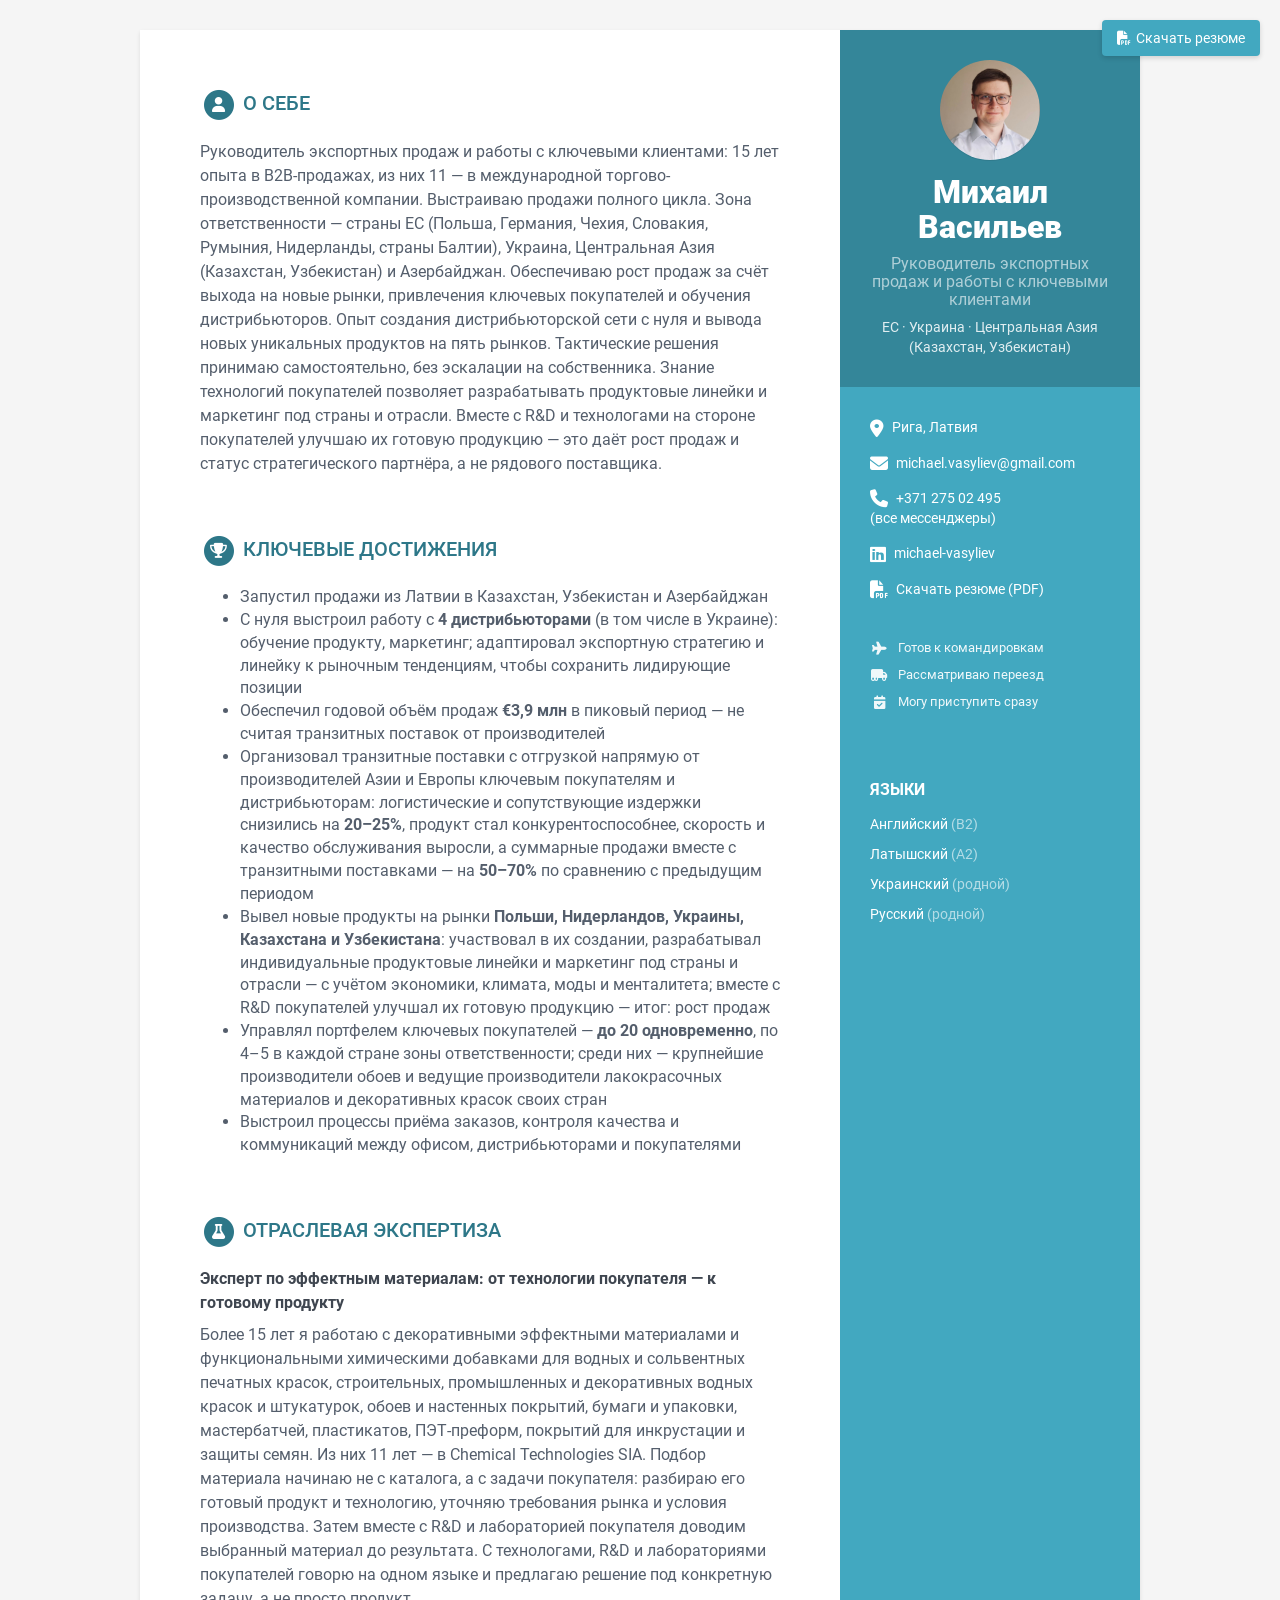
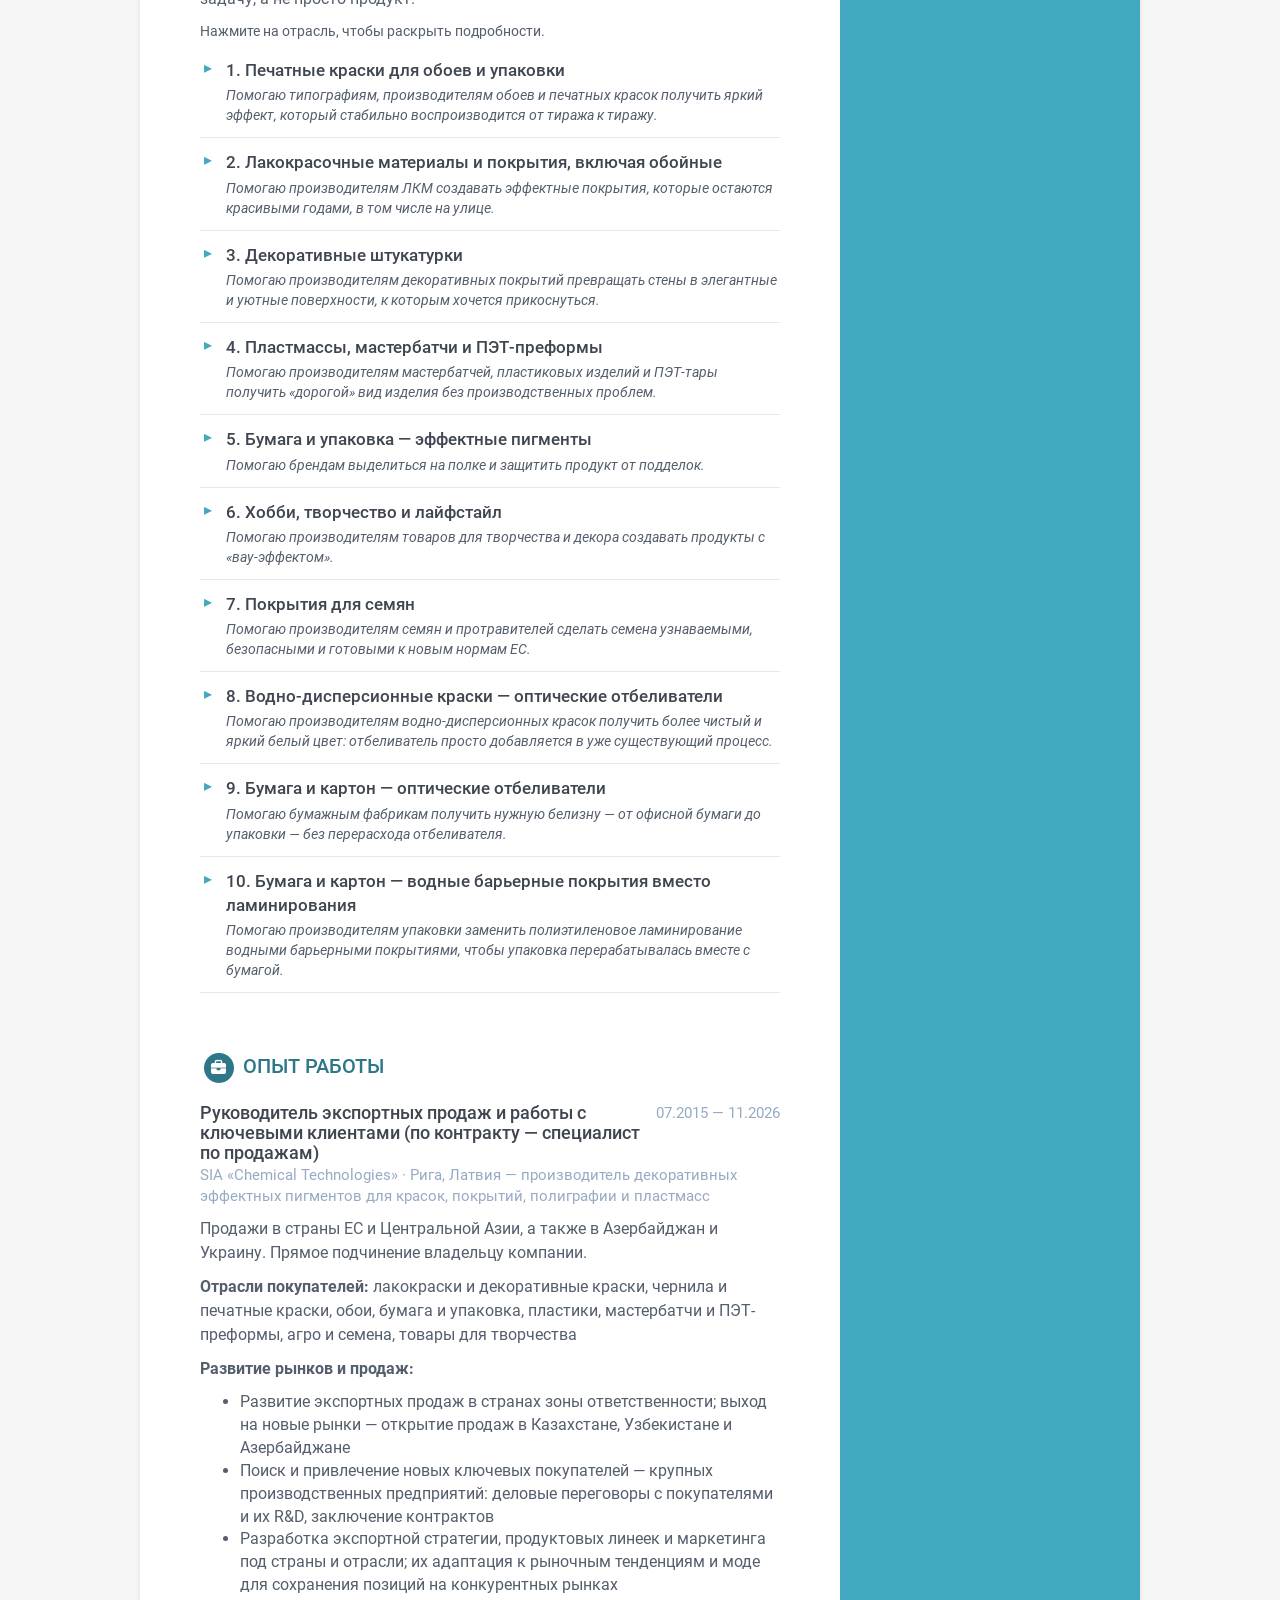
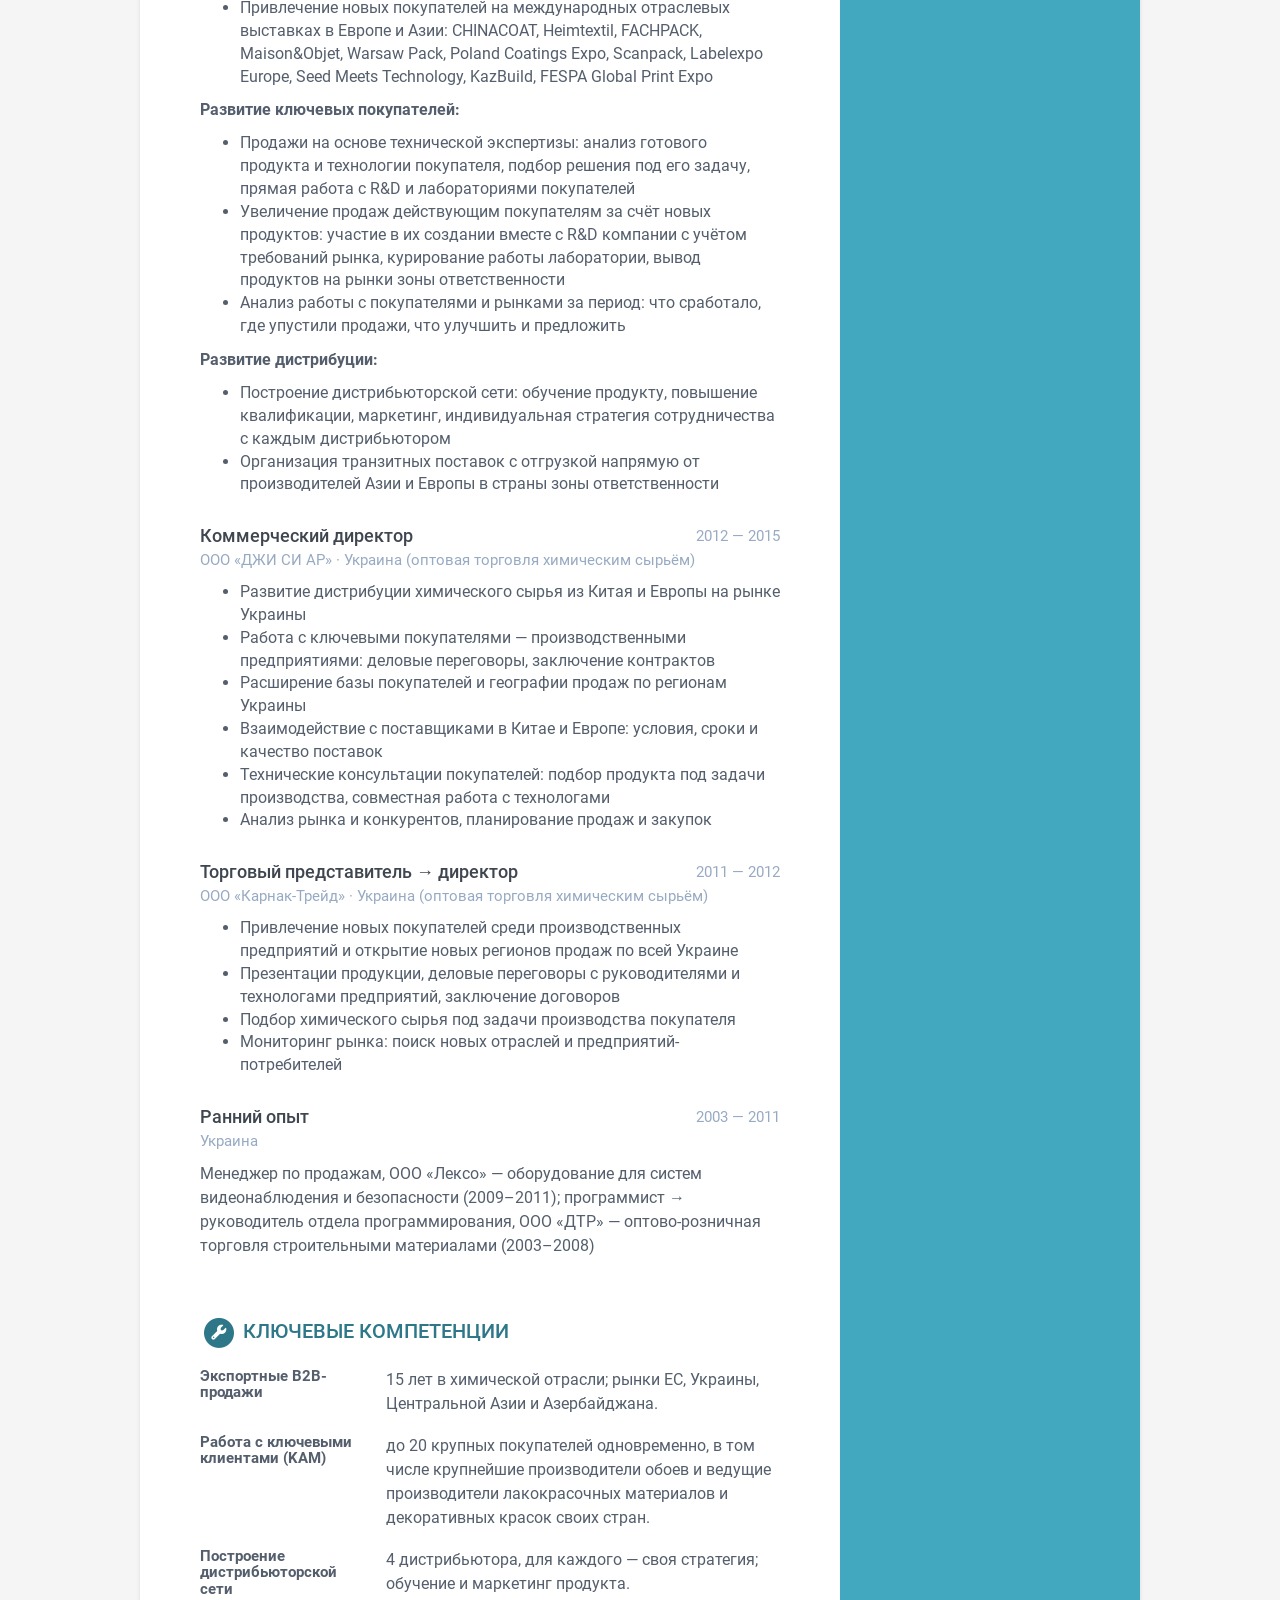
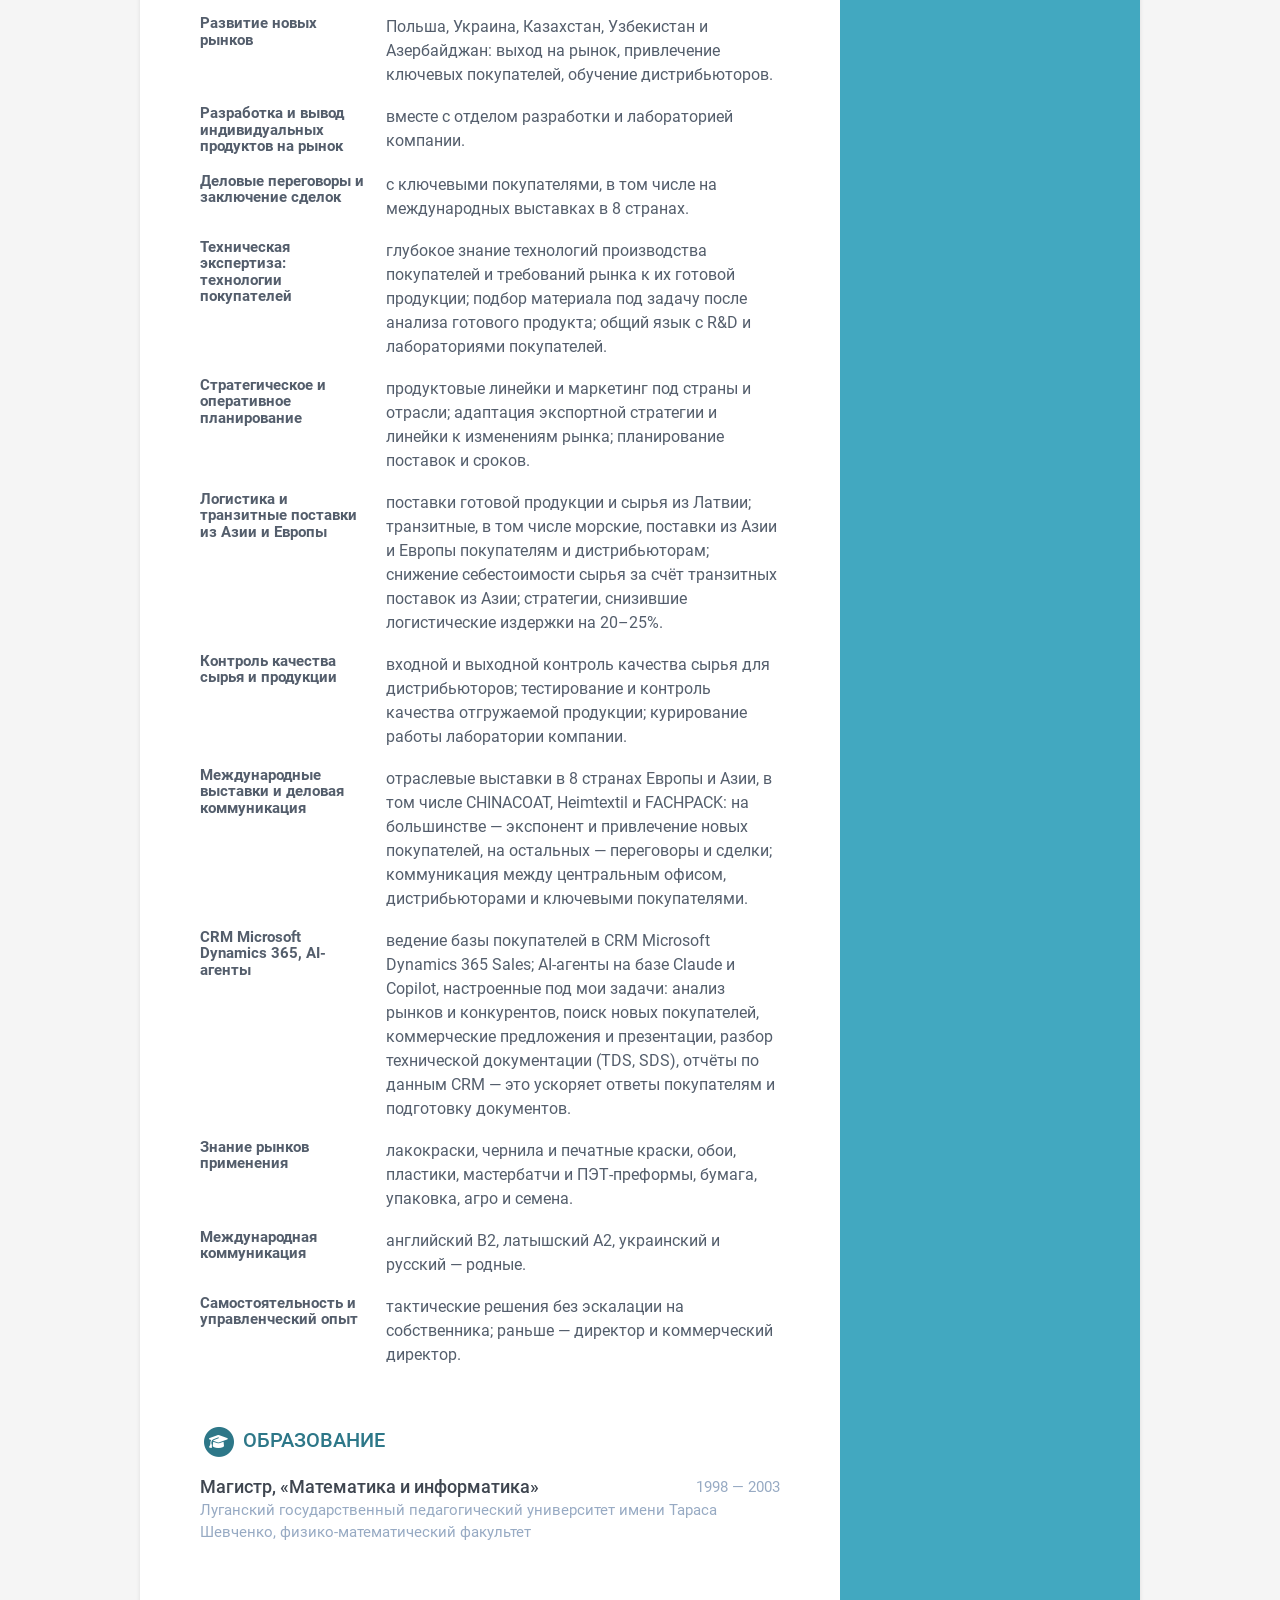
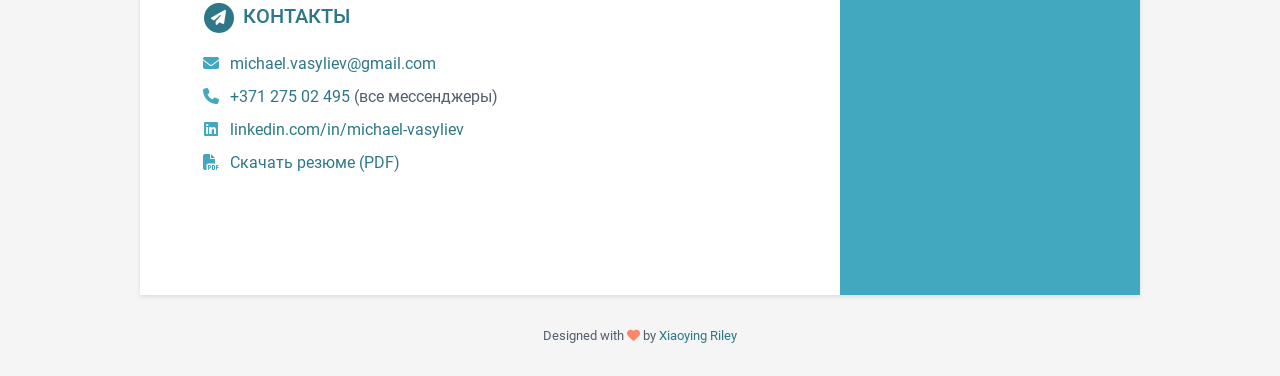
==== commit b7e805f5: "Сайт и резюме: «Анализ работы с покупателями и рынками за период» Co-Authored-By: Claude Opus 5.5 <n" ====
--- a/index.html
+++ b/index.html
@@ -604,7 +604,7 @@
 <ul>
   <li>Продажи на основе технической экспертизы: анализ готового продукта и технологии покупателя, подбор решения под его задачу, прямая работа с R&amp;D и лабораториями покупателей</li>
   <li>Увеличение продаж действующим покупателям за счёт новых продуктов: участие в их создании вместе с R&amp;D компании с учётом требований рынка, курирование работы лаборатории, вывод продуктов на рынки зоны ответственности</li>
-  <li>Разбор работы с покупателями и рынками за период: что сработало, где упустили продажи, что улучшить и предложить</li>
+  <li>Анализ работы с покупателями и рынками за период: что сработало, где упустили продажи, что улучшить и предложить</li>
 </ul>
 
 <p><strong>Развитие дистрибуции:</strong></p>
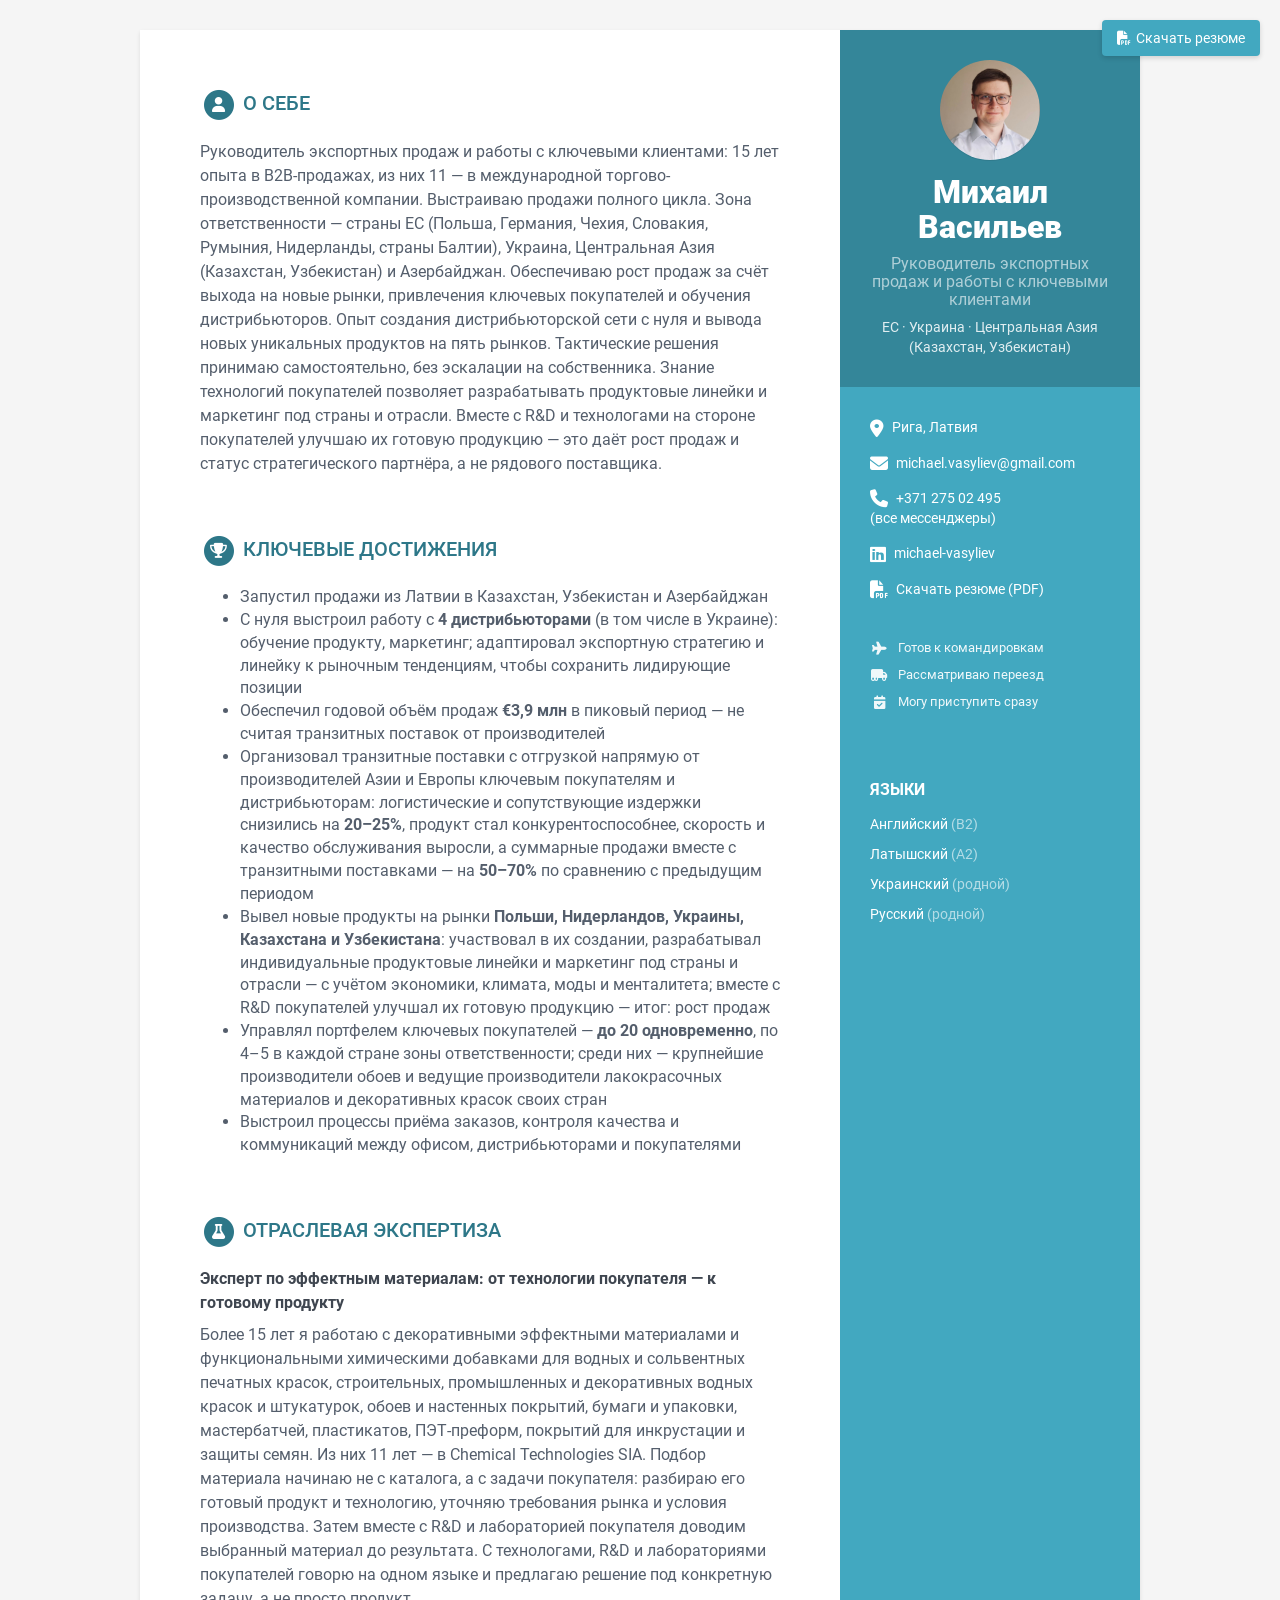
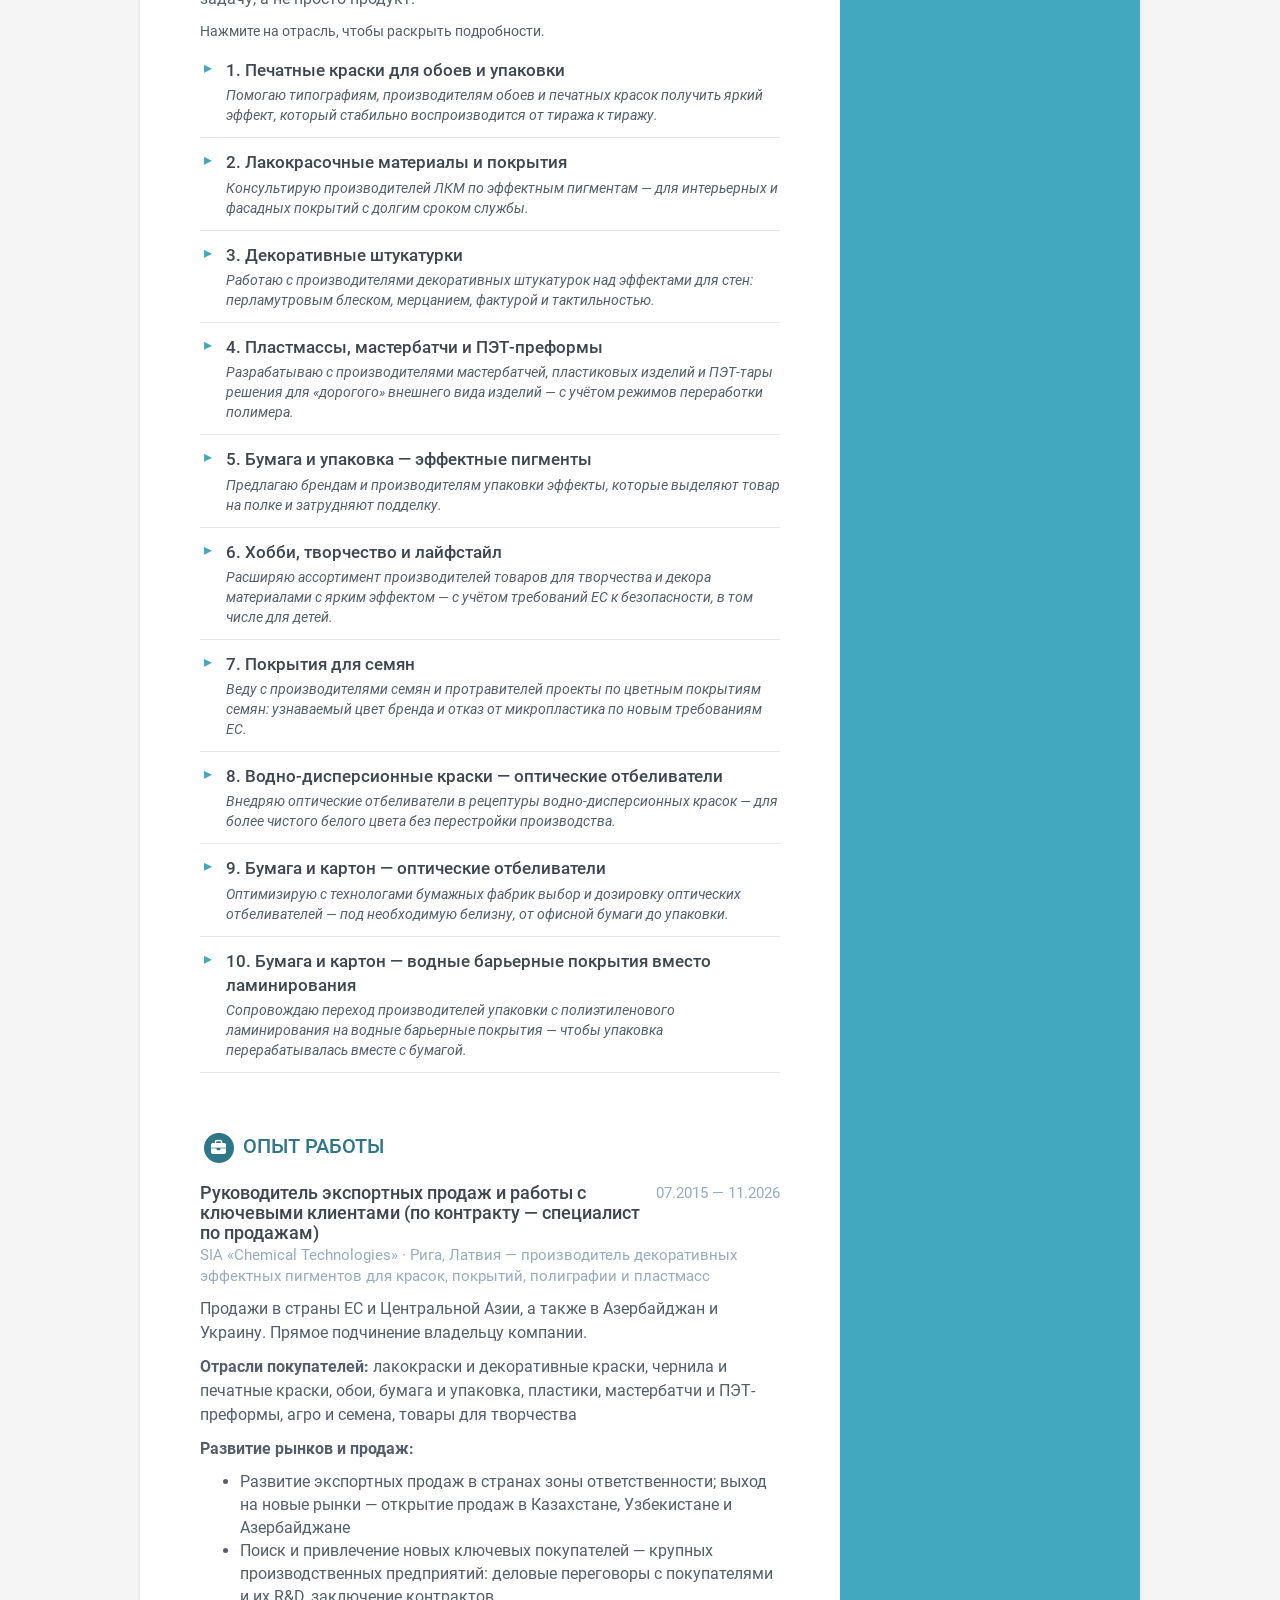
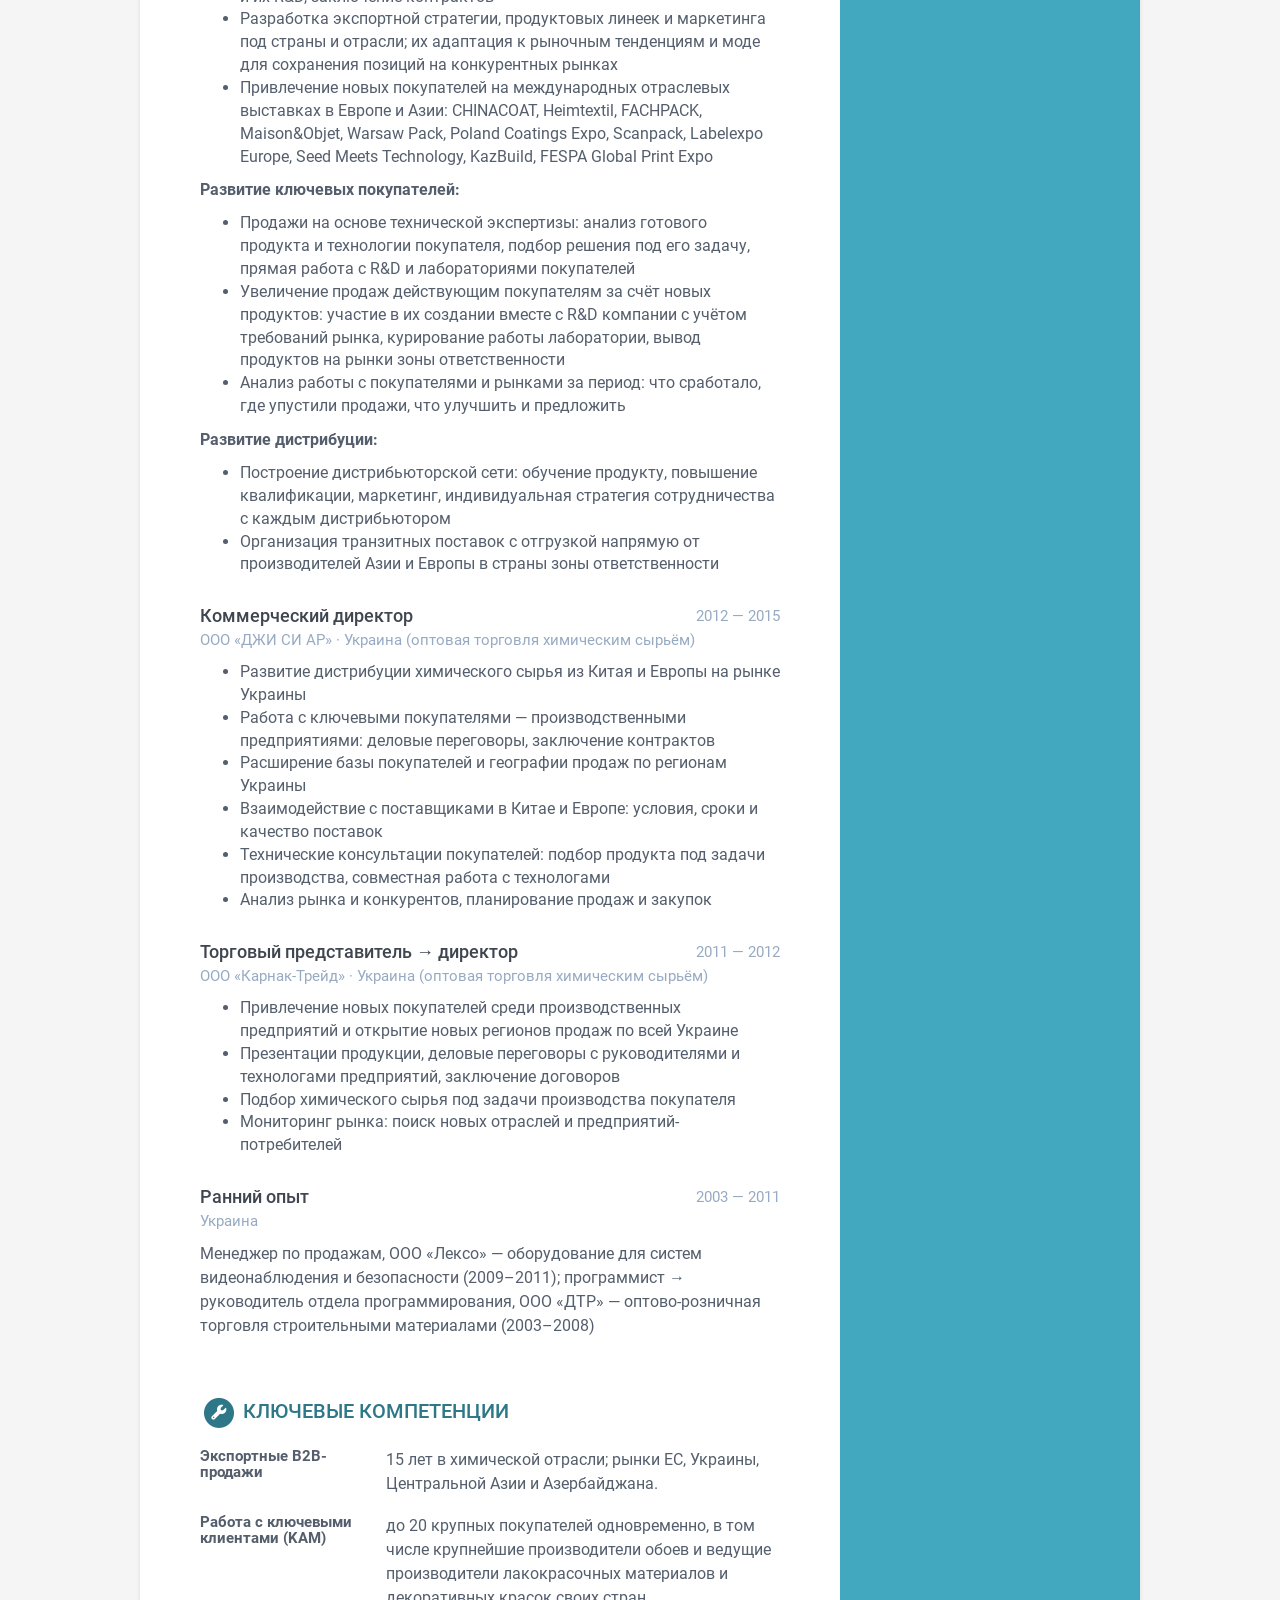
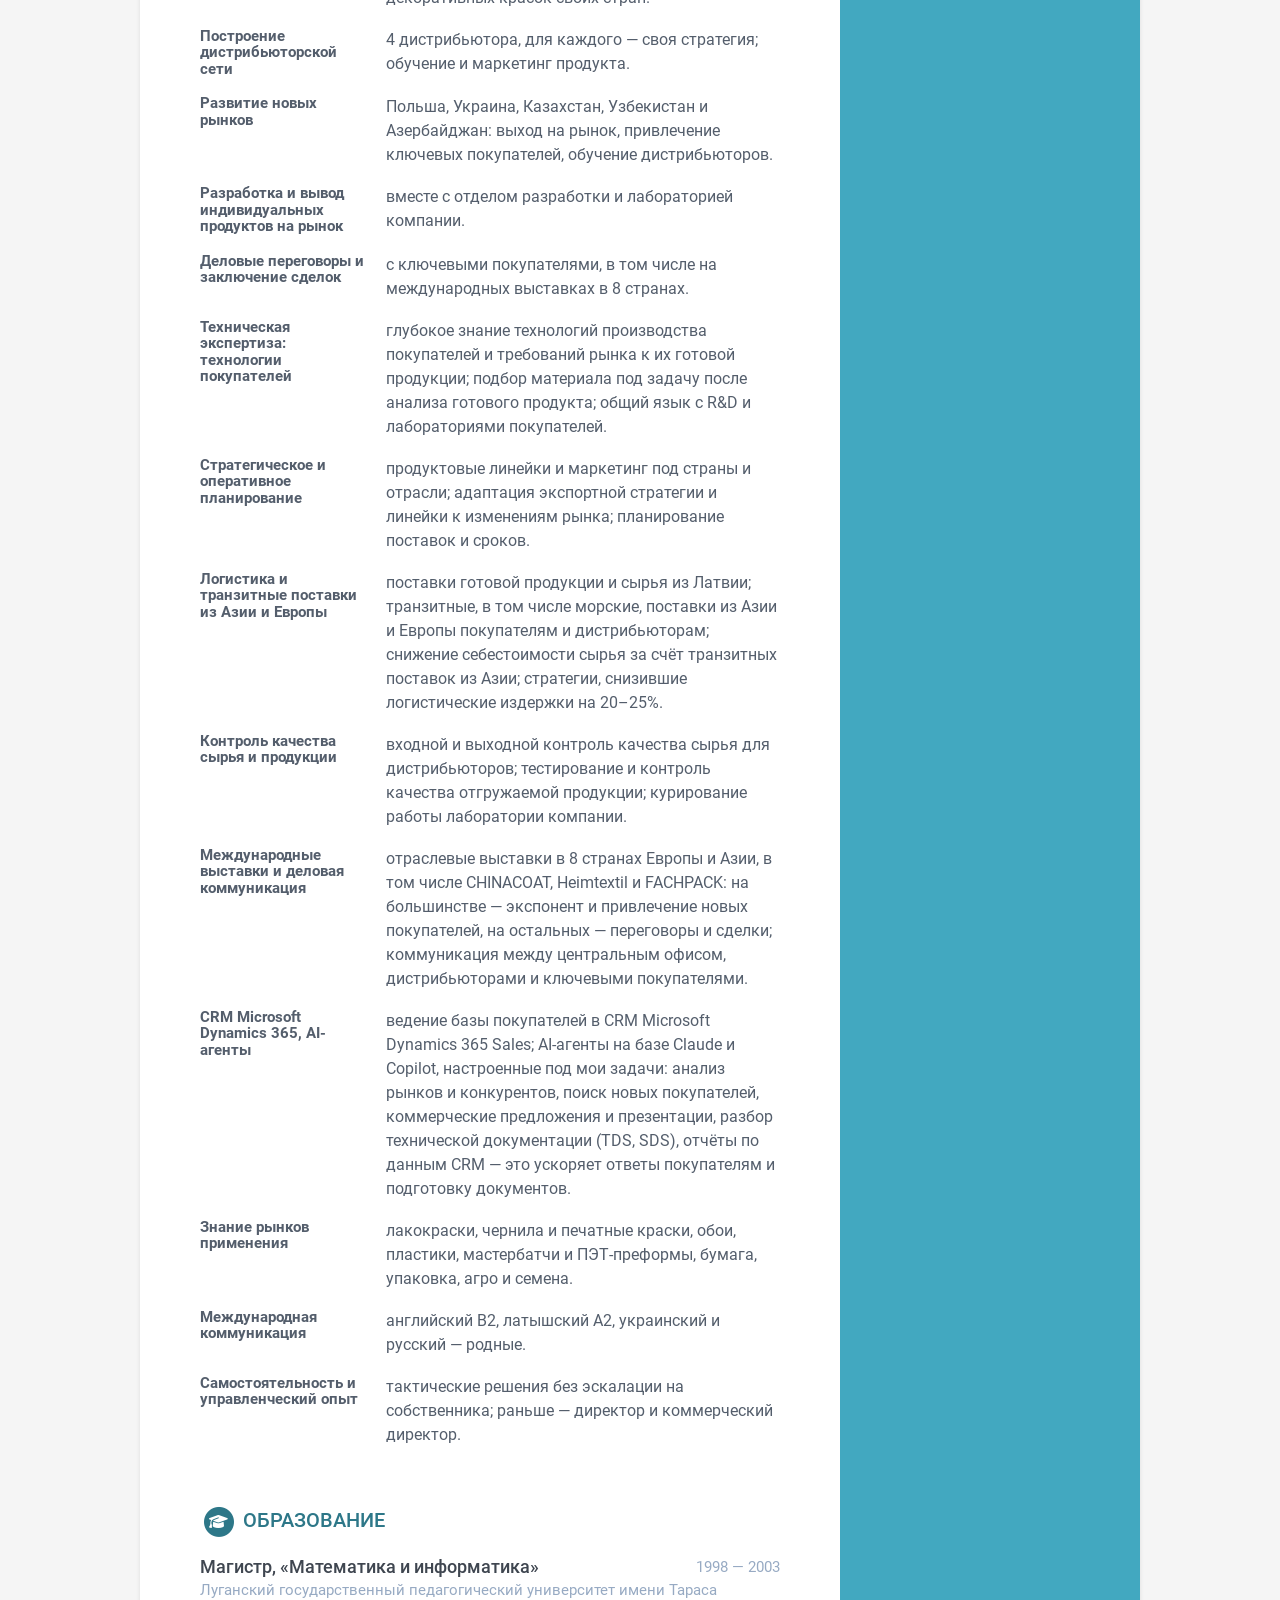
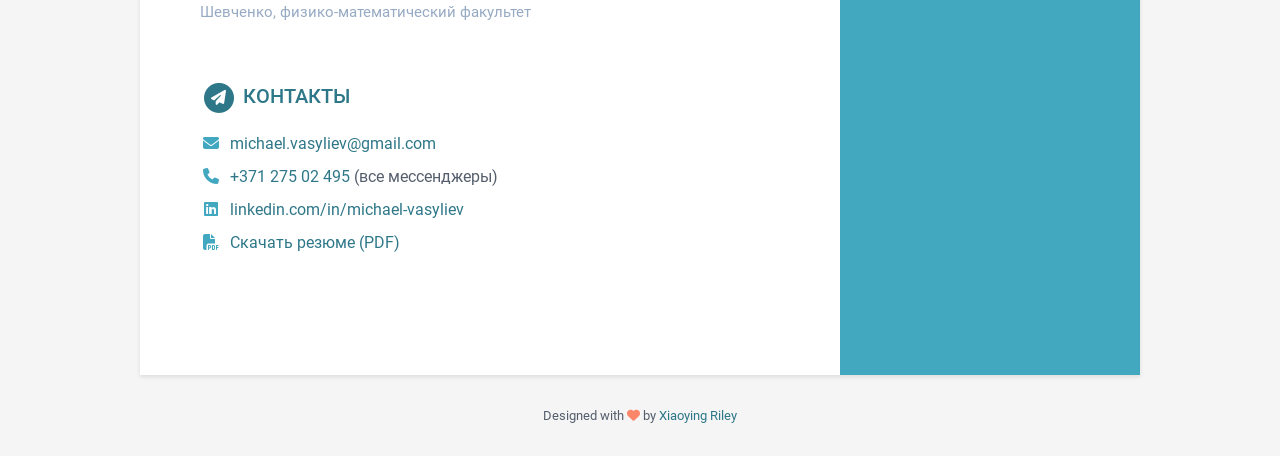
==== commit b310f070: "Сайт: отраслевая экспертиза, блоки 2–10 — новые вводные и заголовки без категоричности Co-Authored-B" ====
--- a/index.html
+++ b/index.html
@@ -284,14 +284,14 @@
     </details>
     
     <details class="expertise-block">
-      <summary><span class="expertise-title">2. Лакокрасочные материалы и покрытия, включая обойные</span><span class="expertise-subtitle">Помогаю производителям ЛКМ создавать эффектные покрытия, которые остаются красивыми годами, в том числе на улице.</span></summary>
-      <div class="details"><ul>
-  <li><strong>Знаю технологии изнутри:</strong> распыление, нанесение кистью и валиком, окраску металлопроката (coil coating),
+      <summary><span class="expertise-title">2. Лакокрасочные материалы и покрытия</span><span class="expertise-subtitle">Консультирую производителей ЛКМ по эффектным пигментам — для интерьерных и фасадных покрытий с долгим сроком службы.</span></summary>
+      <div class="details"><ul>
+  <li><strong>Анализирую технологию покупателя:</strong> распыление, нанесение кистью и валиком, окраску металлопроката (coil coating),
 порошковую окраску; водные, сольвентные и порошковые системы.</li>
-  <li><strong>Подбираю продукт, который сработает лучше всего:</strong> белые, золотые, бронзовые и медные перламутровые
+  <li><strong>Подбираю и обосновываю:</strong> белые, золотые, бронзовые и медные перламутровые
 пигменты, в том числе погодостойкие; алюминиевые пигменты формы «silver dollar» и металлические бронзовые
 пигменты.</li>
-  <li><strong>Знаю, каким должен быть пигмент для этих технологий:</strong>
+  <li><strong>Снижаю риски — пигмент должен быть:</strong>
     <ul>
       <li>погодостойким и УФ-стабильным — для фасадов;</li>
       <li>стабильным в водных системах: алюминий — только стабилизированный, без газовыделения;</li>
@@ -299,7 +299,7 @@
       <li>правильно ориентированным в плёнке.</li>
     </ul>
   </li>
-  <li><strong>Знаю, чего рынок ждёт от готового покрытия:</strong>
+  <li><strong>Держу в фокусе ожидания рынка:</strong>
     <ul>
       <li>равномерного эффекта без полос и «облаков»;</li>
       <li>насыщенного блеска и игры цвета под углом, укрывистости;</li>
@@ -312,13 +312,13 @@
     </details>
     
     <details class="expertise-block">
-      <summary><span class="expertise-title">3. Декоративные штукатурки</span><span class="expertise-subtitle">Помогаю производителям декоративных покрытий превращать стены в элегантные и уютные поверхности, к которым хочется прикоснуться.</span></summary>
-      <div class="details"><ul>
-  <li><strong>Знаю технологии и процесс до деталей:</strong> нанесение шпателем и кельмой (венецианские и фактурные штукатурки),
+      <summary><span class="expertise-title">3. Декоративные штукатурки</span><span class="expertise-subtitle">Работаю с производителями декоративных штукатурок над эффектами для стен: перламутровым блеском, мерцанием, фактурой и тактильностью.</span></summary>
+      <div class="details"><ul>
+  <li><strong>Разбираю процесс покупателя:</strong> нанесение шпателем и кельмой (венецианские и фактурные штукатурки),
 валиком, напылением; акриловые, известковые и силикатные системы; финишные воски и лаки.</li>
-  <li><strong>Точно знаю, какой материал даст лучший результат:</strong> материалы с тактильным эффектом софт-тач,
+  <li><strong>Подбираем вместе с технологом покупателя:</strong> материалы с тактильным эффектом софт-тач,
 перламутровые пигменты для белоснежных ярких и матовых эффектов, слюдяные хлопья, пластиковые шарики.</li>
-  <li><strong>Подбираю материалы строго под требования процесса:</strong>
+  <li><strong>На что обращаю внимание:</strong>
     <ul>
       <li>щелочестойкость в известковых и силикатных системах;</li>
       <li>стабильность в пасте при хранении, без оседания и изменения цвета;</li>
@@ -326,7 +326,7 @@
       <li>светостойкость.</li>
     </ul>
   </li>
-  <li><strong>Обеспечиваю результат, которого ждёт рынок:</strong>
+  <li><strong>Ориентируемся на ожидания рынка:</strong>
     <ul>
       <li>выразительный эффект: приятную тактильность, глубину цвета, яркость или матовость, мерцание, фактуру;</li>
       <li>равномерность на большой площади, повторяемость от партии к партии;</li>
@@ -338,12 +338,12 @@
     </details>
     
     <details class="expertise-block">
-      <summary><span class="expertise-title">4. Пластмассы, мастербатчи и ПЭТ-преформы</span><span class="expertise-subtitle">Помогаю производителям мастербатчей, пластиковых изделий и ПЭТ-тары получить «дорогой» вид изделия без производственных проблем.</span></summary>
-      <div class="details"><ul>
-  <li><strong>Хорошо знаю технологии:</strong> литьё под давлением, экструзию плёнок, листов и профилей, выдувное формование,
+      <summary><span class="expertise-title">4. Пластмассы, мастербатчи и ПЭТ-преформы</span><span class="expertise-subtitle">Разрабатываю с производителями мастербатчей, пластиковых изделий и ПЭТ-тары решения для «дорогого» внешнего вида изделий — с учётом режимов переработки полимера.</span></summary>
+      <div class="details"><ul>
+  <li><strong>Опираюсь на метод переработки:</strong> литьё под давлением, экструзию плёнок, листов и профилей, выдувное формование,
 литьё ПЭТ-преформ и выдув из них бутылок и флаконов, производство мастербатчей на экструдерах.</li>
-  <li><strong>Добиваюсь максимального эффекта от продуктов:</strong> декоративных пигментов, красителей и функциональных добавок.</li>
-  <li><strong>Держу под контролем ключевые требования к пигменту, красителю и добавке:</strong>
+  <li><strong>Предлагаю комбинации:</strong> декоративных пигментов, красителей и функциональных добавок.</li>
+  <li><strong>Отслеживаю ключевые параметры:</strong>
     <ul>
       <li>термостабильность при температуре переработки полимера;</li>
       <li>бережное диспергирование без разрушения частиц эффектных пигментов, низкую пыльность;</li>
@@ -351,13 +351,14 @@
       <li>минимальное влияние на вторичную переработку ПЭТ.</li>
     </ul>
   </li>
-  <li><strong>Довожу до результата: готовое изделие покупателя</strong>
+  <li><strong>Цель — готовое изделие покупателя, которое:</strong>
     <ul>
       <li>выглядит равномерно, без видимых линий течения и спая — за счёт правильной конструкции литника
 и режимов литья;</li>
       <li>сохраняет цвет от партии к партии;</li>
       <li>не теряет механических свойств;</li>
-      <li>безопасно при контакте с пищевыми продуктами и в детских товарах;</li>
+      <li>безопасно при контакте с пищевыми продуктами и в детских товарах — по документам на материалы
+и испытаниям покупателя;</li>
       <li>в случае ПЭТ-тары — равномерно переливается по всей поверхности, сохраняет прочность и пригодно
 к переработке.</li>
     </ul>
@@ -367,13 +368,13 @@
     </details>
     
     <details class="expertise-block">
-      <summary><span class="expertise-title">5. Бумага и упаковка — эффектные пигменты</span><span class="expertise-subtitle">Помогаю брендам выделиться на полке и защитить продукт от подделок.</span></summary>
-      <div class="details"><ul>
-  <li><strong>Знаю процесс покупателя до деталей:</strong> глубокую, флексо-, офсетную и трафаретную печать; сплошное
+      <summary><span class="expertise-title">5. Бумага и упаковка — эффектные пигменты</span><span class="expertise-subtitle">Предлагаю брендам и производителям упаковки эффекты, которые выделяют товар на полке и затрудняют подделку.</span></summary>
+      <div class="details"><ul>
+  <li><strong>Понимаю процесс печати и отделки:</strong> глубокую, флексо-, офсетную и трафаретную печать; сплошное
 и выборочное лакирование водными и УФ-лаками; нанесение покрытий на бумагу, печать этикеток.</li>
   <li><strong>Умею максимально эффективно применять:</strong> интерференционные и золотые перламутровые пигменты,
 бронзовые пигменты, PET-глиттеры.</li>
-  <li><strong>При подборе учитываю требования к пигментам:</strong>
+  <li><strong>Учитываю в первую очередь:</strong>
     <ul>
       <li>мелкую фракцию для тонких слоёв;</li>
       <li>совместимость с водными и УФ-системами;</li>
@@ -382,34 +383,35 @@
       <li>трудновоспроизводимые эффекты для защиты от подделок.</li>
     </ul>
   </li>
-  <li><strong>Добиваюсь, чтобы готовая упаковка:</strong>
+  <li><strong>Работаем над тем, чтобы готовая упаковка:</strong>
     <ul>
       <li>выглядела премиально на полке;</li>
       <li>выдерживала истирание при транспортировке;</li>
-      <li>была безопасной для пищевых продуктов;</li>
-      <li>подходила для переработки и защищала бренд от подделок.</li>
-    </ul>
-  </li>
-</ul>
-</div>
-    </details>
-    
-    <details class="expertise-block">
-      <summary><span class="expertise-title">6. Хобби, творчество и лайфстайл</span><span class="expertise-subtitle">Помогаю производителям товаров для творчества и декора создавать продукты с «вау-эффектом».</span></summary>
-      <div class="details"><ul>
-  <li><strong>Хорошо знаю технологии:</strong> заливку эпоксидными и полиуретановыми смолами, краски и пасты для творчества,
+      <li>была безопасной для пищевых продуктов — по документам на материалы и испытаниям покупателя;</li>
+      <li>подходила для переработки и затрудняла подделку.</li>
+    </ul>
+  </li>
+</ul>
+</div>
+    </details>
+    
+    <details class="expertise-block">
+      <summary><span class="expertise-title">6. Хобби, творчество и лайфстайл</span><span class="expertise-subtitle">Расширяю ассортимент производителей товаров для творчества и декора материалами с ярким эффектом — с учётом требований ЕС к безопасности, в том числе для детей.</span></summary>
+      <div class="details"><ul>
+  <li><strong>Знаю на практике:</strong> заливку эпоксидными и полиуретановыми смолами, краски и пасты для творчества,
 текстильную и трафаретную печать, декор.</li>
-  <li><strong>Подбираю продукт, который сработает лучше всего:</strong> PET-глиттеры, декоративные хлопья (флейки),
+  <li><strong>Комбинирую для необходимого эффекта:</strong> PET-глиттеры, декоративные хлопья (флейки),
 флуоресцентные и люминесцентные пигменты, пластиковые шарики, ПУ-порошки, перламутровые пигменты.</li>
-  <li><strong>Знаю, какими должны быть материалы для этих задач:</strong>
+  <li><strong>Слежу, чтобы материалы были:</strong>
     <ul>
       <li>с ярким насыщенным эффектом;</li>
       <li>люминесцентные — с долгим свечением, флуоресцентные — светостойкими;</li>
       <li>стойкими в смолах и растворителях;</li>
-      <li>безопасными и соответствующими REACH, нормам для игрушек (EN 71-3) и ограничениям ЕС по микропластику.</li>
-    </ul>
-  </li>
-  <li><strong>Знаю, чего рынок ждёт от готового продукта:</strong>
+      <li>безопасными и соответствующими REACH, нормам для игрушек (EN 71-3) и ограничениям ЕС по микропластику —
+по документам на материалы и испытаниям покупателя.</li>
+    </ul>
+  </li>
+  <li><strong>Понимаю, чего ждёт конечный потребитель:</strong>
     <ul>
       <li>эффекта, заметного с первого взгляда;</li>
       <li>безопасности для пользователя, в том числе для детей;</li>
@@ -421,13 +423,13 @@
     </details>
     
     <details class="expertise-block">
-      <summary><span class="expertise-title">7. Покрытия для семян</span><span class="expertise-subtitle">Помогаю производителям семян и протравителей сделать семена узнаваемыми, безопасными и готовыми к новым нормам ЕС.</span></summary>
-      <div class="details"><ul>
-  <li><strong>Разбираюсь в технологиях:</strong> плёночном покрытии, инкрустировании, дражировании; работе барабанных
+      <summary><span class="expertise-title">7. Покрытия для семян</span><span class="expertise-subtitle">Веду с производителями семян и протравителей проекты по цветным покрытиям семян: узнаваемый цвет бренда и отказ от микропластика по новым требованиям ЕС.</span></summary>
+      <div class="details"><ul>
+  <li><strong>Свободно ориентируюсь в технологиях:</strong> плёночном покрытии, инкрустировании, дражировании; работе барабанных
 и ротационных установок; нанесении вместе с протравителями.</li>
-  <li><strong>Точно знаю, какой продукт даст лучший результат:</strong> перламутровые пигменты на синтетической
-слюде, без микропластика, для органического и традиционного семеноводства.</li>
-  <li><strong>Подбираю пигмент строго под требования процесса:</strong>
+  <li><strong>Рекомендую для семян:</strong> перламутровые пигменты на базе синтетической
+слюды, без микропластика, для органического и традиционного семеноводства.</li>
+  <li><strong>Ставлю в приоритет:</strong>
     <ul>
       <li>минимальное пылеотделение по тесту Heubach;</li>
       <li>отсутствие микропластика по Регламенту ЕС 2023/2055;</li>
@@ -436,7 +438,7 @@
       <li>совместимость с протравителями и полимерами покрытия.</li>
     </ul>
   </li>
-  <li><strong>Обеспечиваю результат, которого ждёт рынок:</strong>
+  <li><strong>Работаю на результат, которого ждёт рынок:</strong>
     <ul>
       <li>всхожесть не хуже, чем у необработанных семян;</li>
       <li>низкое пылеотделение;</li>
@@ -449,14 +451,14 @@
     </details>
     
     <details class="expertise-block">
-      <summary><span class="expertise-title">8. Водно-дисперсионные краски — оптические отбеливатели</span><span class="expertise-subtitle">Помогаю производителям водно-дисперсионных красок получить более чистый и яркий белый цвет: отбеливатель просто добавляется в уже существующий процесс.</span></summary>
-      <div class="details"><ul>
-  <li><strong>Глубоко знаю процессы:</strong> производство водно-дисперсионных красок (диспергирование, разбавление,
+      <summary><span class="expertise-title">8. Водно-дисперсионные краски — оптические отбеливатели</span><span class="expertise-subtitle">Внедряю оптические отбеливатели в рецептуры водно-дисперсионных красок — для более чистого белого цвета без перестройки производства.</span></summary>
+      <div class="details"><ul>
+  <li><strong>Знаю весь цикл:</strong> производство водно-дисперсионных красок (диспергирование, разбавление,
 доводка), колеровку, нанесение валиком, кистью и распылением.</li>
-  <li><strong>Добиваюсь максимального эффекта от продуктов:</strong> жидких анионных оптических отбеливателей для водных
+  <li><strong>Раскрываю возможности продуктов:</strong> жидких анионных оптических отбеливателей для водных
 дисперсий. Они поглощают ультрафиолет и светятся синим, поэтому белый выглядит чище и ярче. Применяются
 в интерьерных красках, белых базах под колеровку, грунтах, финишных шпатлёвках.</li>
-  <li><strong>Держу под контролем ключевые требования к отбеливателю:</strong>
+  <li><strong>Выверяю с технологом покупателя:</strong>
     <ul>
       <li>совместимость с акриловыми, стирол-акриловыми, полиуретановыми и ПВА-дисперсиями;</li>
       <li>рабочий pH, как у самой краски;</li>
@@ -465,7 +467,7 @@
       <li>удобный ввод: это жидкость низкой вязкости, она не пылит, добавлять её лучше всего на стадии разбавления.</li>
     </ul>
   </li>
-  <li><strong>Довожу до результата: готовая краска</strong>
+  <li><strong>Сопровождаю до результата: готовая краска</strong>
     <ul>
       <li>даёт чистый яркий белый без желтизны и зеленоватого оттенка;</li>
       <li>сохраняет белизну со временем;</li>
@@ -479,9 +481,9 @@
     </details>
     
     <details class="expertise-block">
-      <summary><span class="expertise-title">9. Бумага и картон — оптические отбеливатели</span><span class="expertise-subtitle">Помогаю бумажным фабрикам получить нужную белизну — от офисной бумаги до упаковки — без перерасхода отбеливателя.</span></summary>
-      <div class="details"><ul>
-  <li><strong>Разбираюсь в технологиях:</strong>
+      <summary><span class="expertise-title">9. Бумага и картон — оптические отбеливатели</span><span class="expertise-subtitle">Оптимизирую с технологами бумажных фабрик выбор и дозировку оптических отбеливателей — под необходимую белизну, от офисной бумаги до упаковки.</span></summary>
+      <div class="details"><ul>
+  <li><strong>Работаю на всех стадиях:</strong>
     <ul>
       <li>вводе в бумажную массу в мокрой части бумагоделательной машины;</li>
       <li>поверхностной проклейке в клеильном прессе;</li>
@@ -491,14 +493,14 @@
     <p>Виды продукции: офисная, офсетная, мелованная, упаковочная, декоративная и газетная бумага,
 санитарно-гигиенические изделия.</p>
   </li>
-  <li><strong>Умею максимально эффективно применять:</strong> жидкие оптические отбеливатели стильбенового ряда:
+  <li><strong>Различаю и применяю:</strong> жидкие оптические отбеливатели стильбенового ряда:
     <ul>
       <li>дисульфированные — с высоким сродством к волокну, для ввода в массу;</li>
       <li>тетрасульфированные — универсальные;</li>
       <li>гексасульфированные — для поверхности, дают максимальную белизну.</li>
     </ul>
   </li>
-  <li><strong>При подборе учитываю требования к отбеливателю:</strong>
+  <li><strong>Закладываю в рекомендацию:</strong>
     <ul>
       <li>тип отбеливателя под точку ввода: в массу, в проклейку или в меловальную пасту;</li>
       <li>устойчивость к «гашению» катионными добавками мокрой части — удерживающими веществами, катионным
@@ -509,7 +511,7 @@
       <li>учёт наполнителей и других поглотителей ультрафиолета.</li>
     </ul>
   </li>
-  <li><strong>Добиваюсь, чтобы готовая бумага:</strong>
+  <li><strong>Подбираю решение так, чтобы готовая бумага:</strong>
     <ul>
       <li>имела высокую белизну (CIE) и яркость (ISO) со стабильным оттенком от партии к партии;</li>
       <li>сохраняла белизну и не желтела на свету;</li>
@@ -522,26 +524,26 @@
     </details>
     
     <details class="expertise-block">
-      <summary><span class="expertise-title">10. Бумага и картон — водные барьерные покрытия вместо ламинирования</span><span class="expertise-subtitle">Помогаю производителям упаковки заменить полиэтиленовое ламинирование водными барьерными покрытиями, чтобы упаковка перерабатывалась вместе с бумагой.</span></summary>
-      <div class="details"><ul>
-  <li><strong>Знаю технологический процесс:</strong> нанесение водных барьерных дисперсий на бумагу и картон —
+      <summary><span class="expertise-title">10. Бумага и картон — водные барьерные покрытия вместо ламинирования</span><span class="expertise-subtitle">Сопровождаю переход производителей упаковки с полиэтиленового ламинирования на водные барьерные покрытия — чтобы упаковка перерабатывалась вместе с бумагой.</span></summary>
+      <div class="details"><ul>
+  <li><strong>Прорабатываю с покупателем процесс:</strong> нанесение водных барьерных дисперсий на бумагу и картон —
 на бумагоделательной машине или отдельно (на ракельных и стержневых установках, в клеильном прессе, методами
 глубокой и флексографской печати); сушку.</li>
-  <li><strong>Подбираю продукт, который сработает лучше всего:</strong> водные барьерные покрытия от влаги, от жира и масла,
+  <li><strong>Предлагаю решения под упаковываемый продукт:</strong> водные барьерные покрытия от влаги, от жира и масла,
 от водяного пара.</li>
-  <li><strong>Знаю, каким должно быть покрытие для этих задач:</strong>
-    <ul>
-      <li>с нужными барьерными свойствами: по водопоглощению (Cobb), жиростойкости (KIT-тест), паропроницаемости,
+  <li><strong>Определяю, каким должно быть покрытие:</strong>
+    <ul>
+      <li>с необходимыми барьерными свойствами: по водопоглощению (Cobb), жиростойкости (KIT-тест), паропроницаемости,
 стойкости к маслу, кофе и истиранию;</li>
       <li>эффективным при малой массе — обычно 5–15 г/м² против 25–50 г/м² у полиэтилена;</li>
       <li>сплошным, без трещин на сгибах и биговке;</li>
       <li>не слипающимся в рулоне и стопе;</li>
-      <li>при необходимости — термосвариваемым и совместимым с печатью и клеем;</li>
+      <li>если требуется — термосвариваемым и совместимым с печатью и клеем;</li>
       <li>распускаемым при переработке макулатуры;</li>
       <li>для пищевой упаковки — безопасным и без PFAS: с 12 августа 2026 года это требование ЕС.</li>
     </ul>
   </li>
-  <li><strong>Знаю, чего рынок ждёт от готовой упаковки:</strong>
+  <li><strong>Исхожу из ожиданий рынка:</strong>
     <ul>
       <li>защиты продукта от влаги, жира и пара весь срок хранения;</li>
       <li>безопасности для пищевых продуктов;</li>
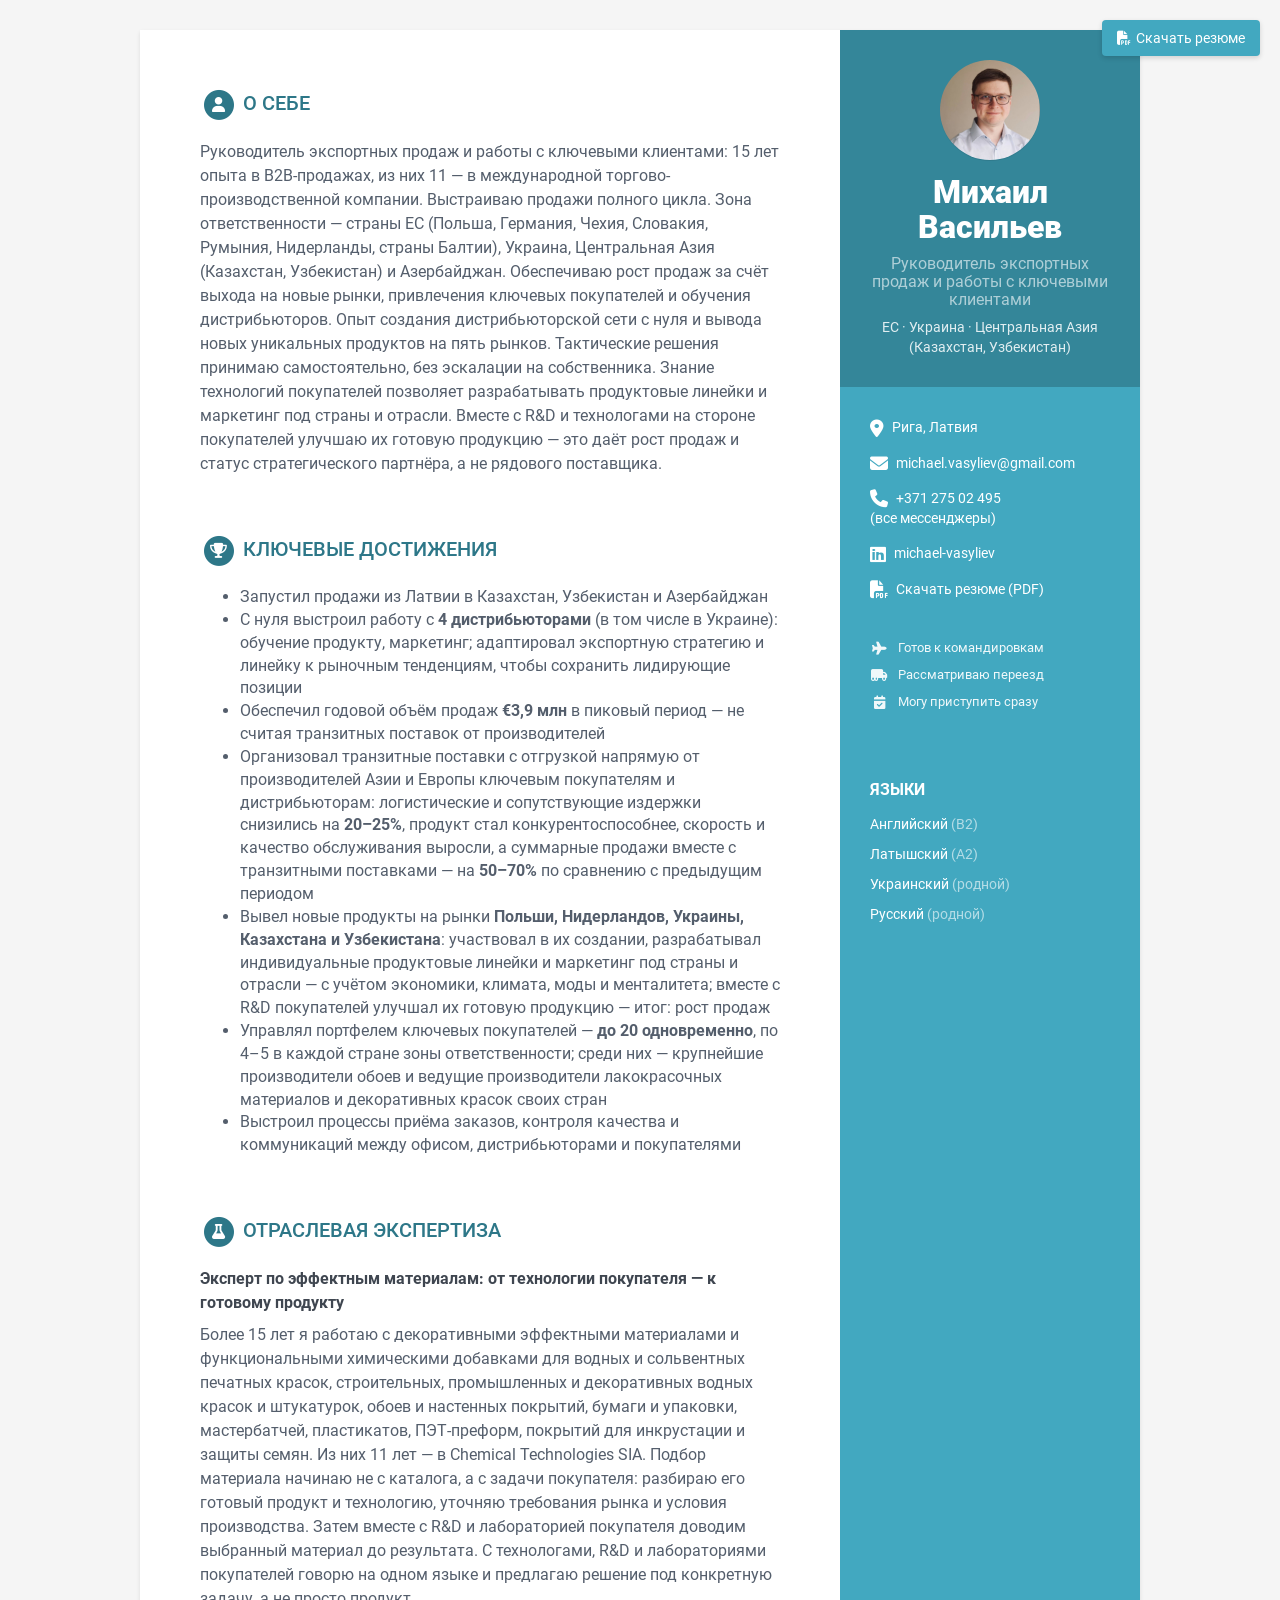
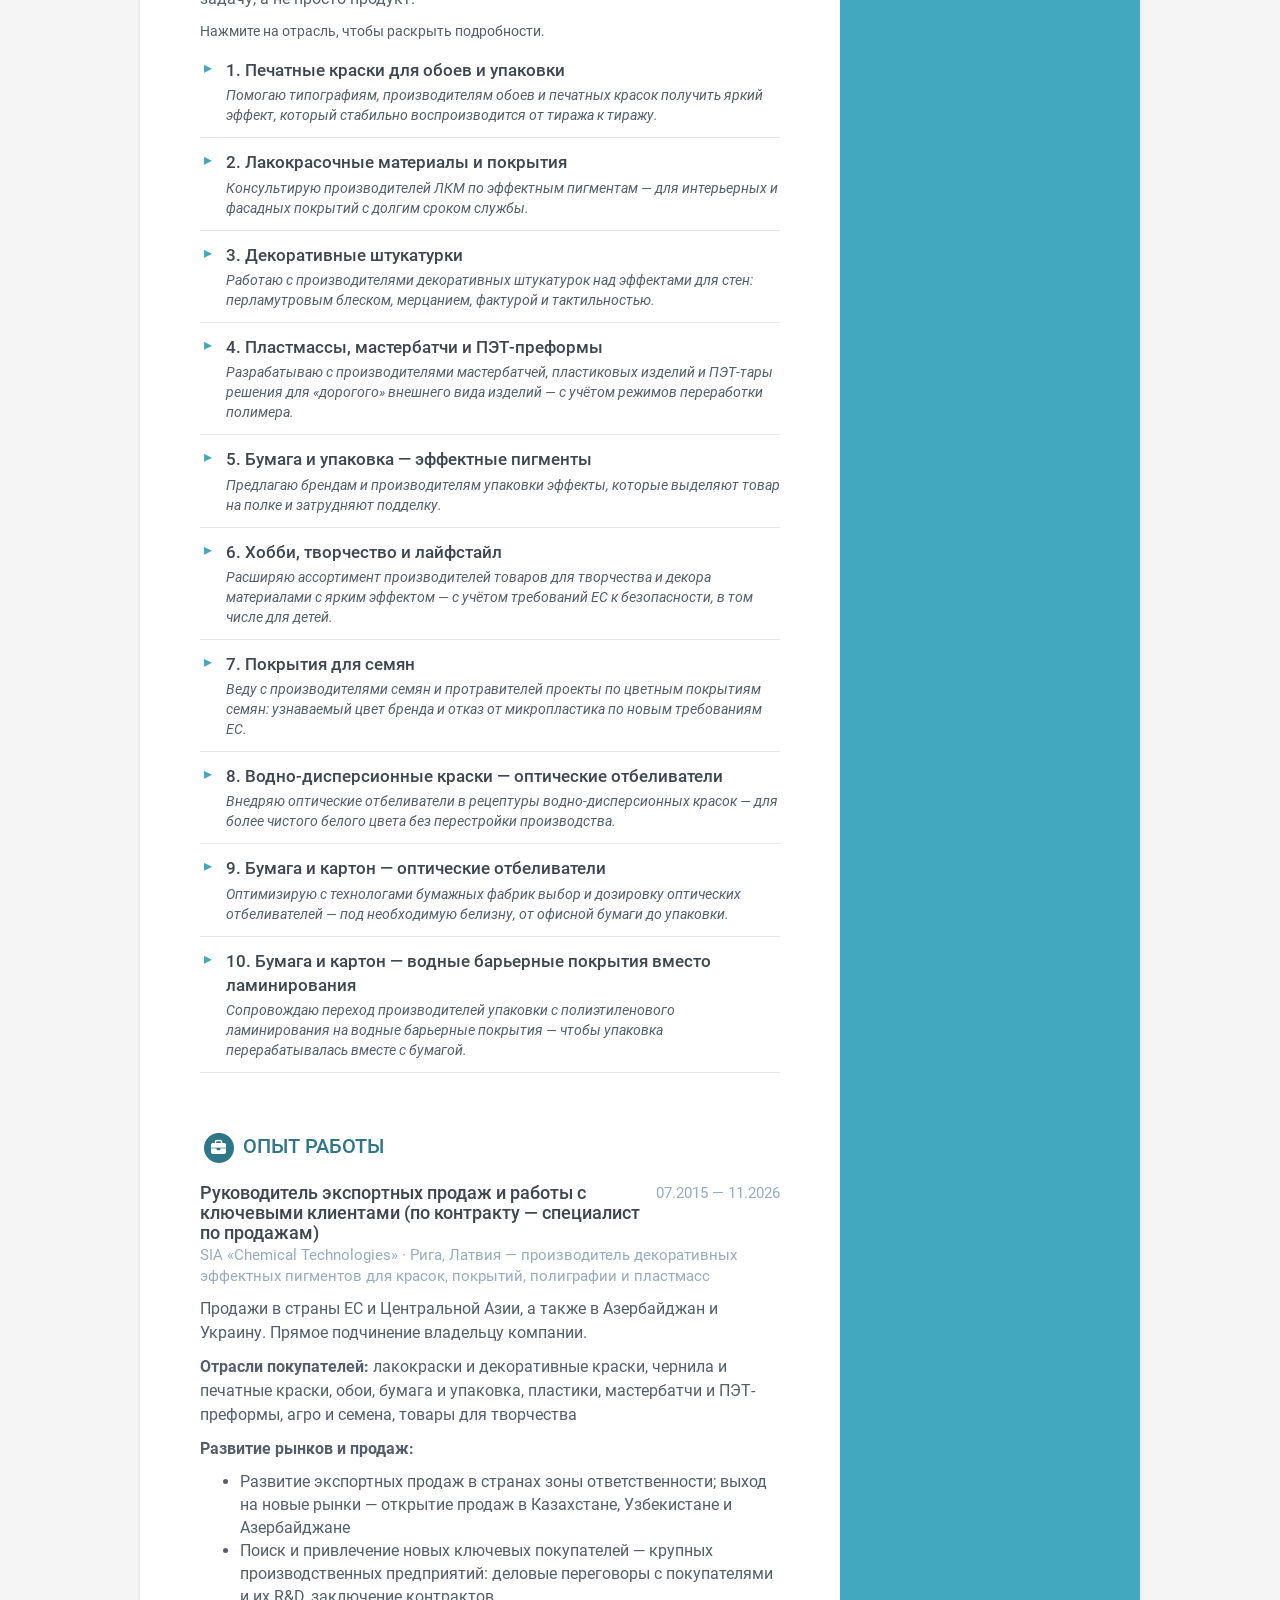
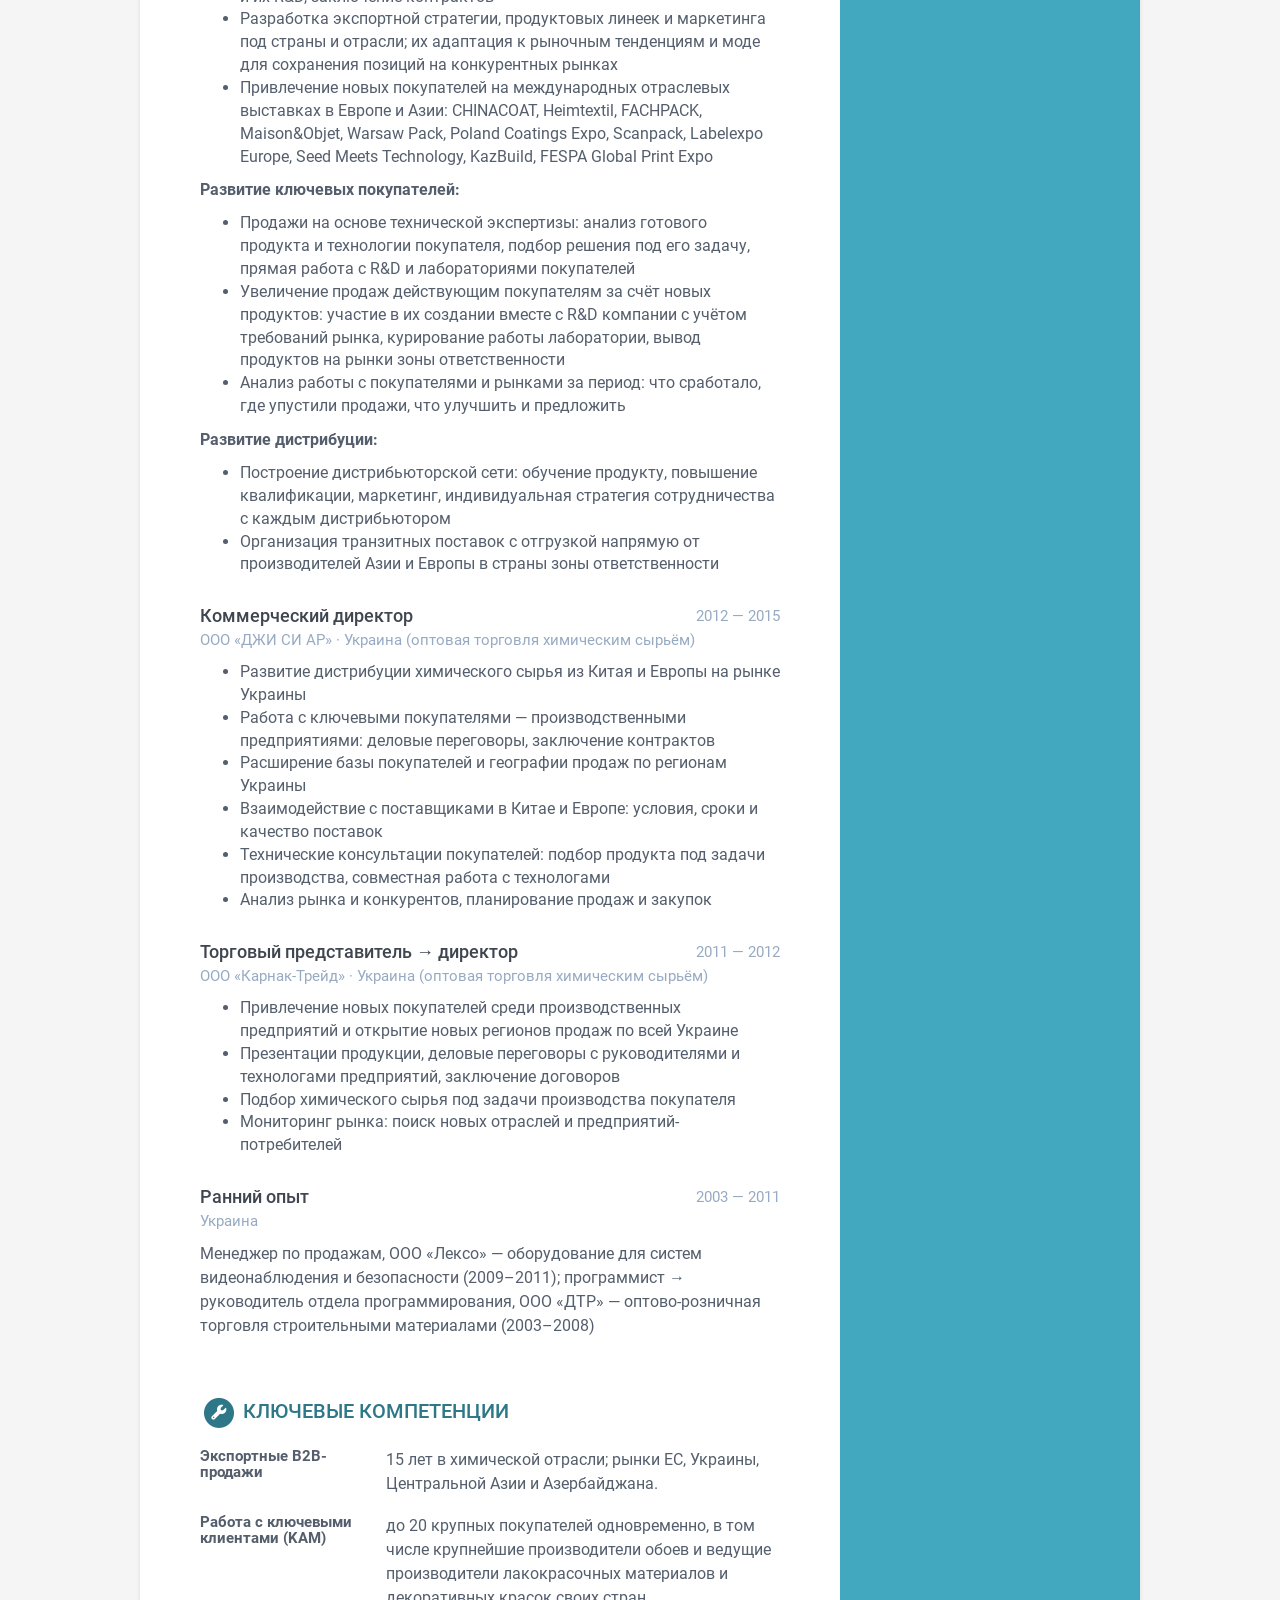
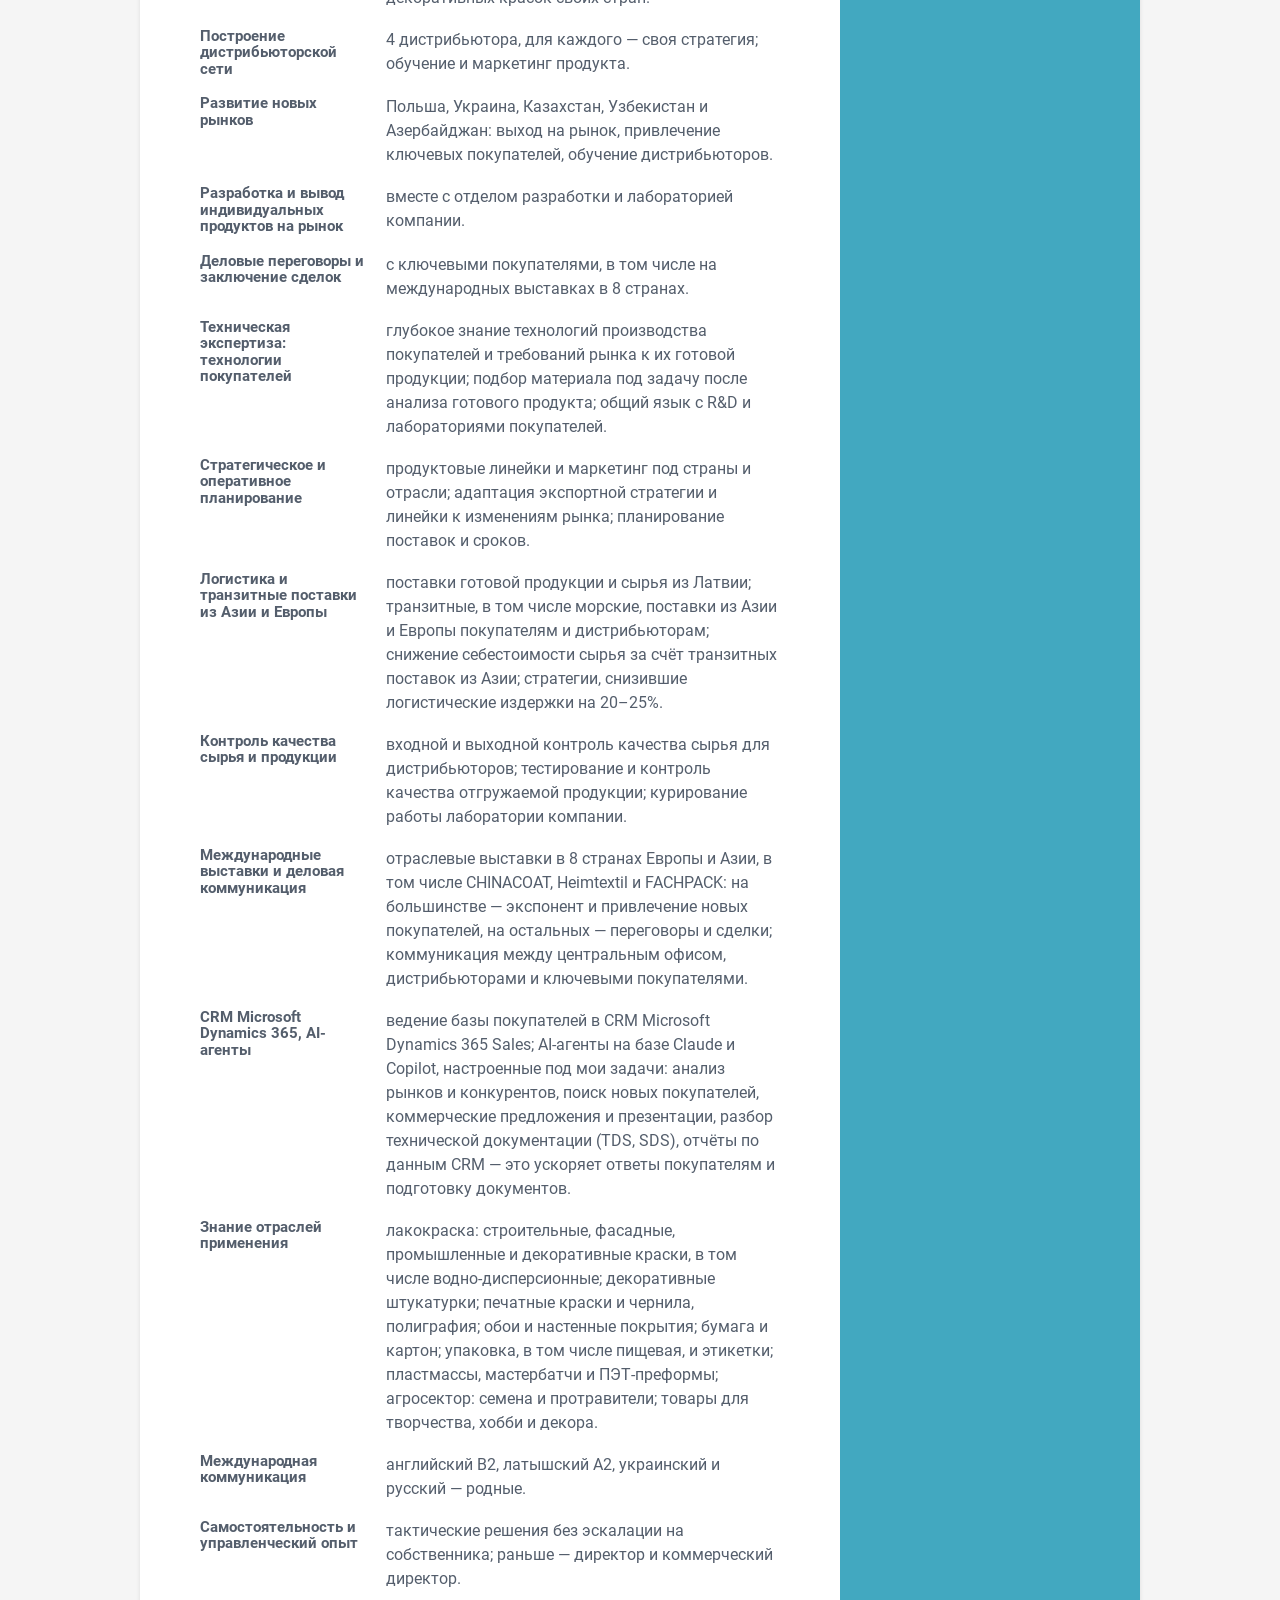
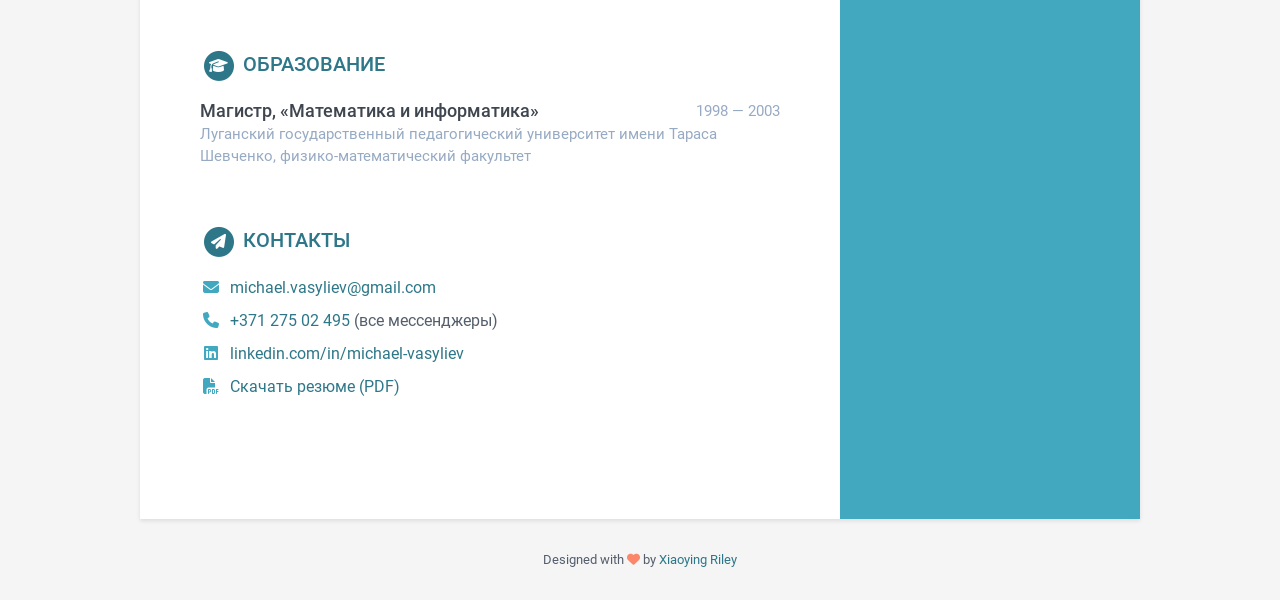
==== commit dda33041: "Сайт: компетенция «Знание отраслей применения» — полный список отраслей Co-Authored-By: Claude Opus " ====
--- a/index.html
+++ b/index.html
@@ -786,8 +786,8 @@
     </div>
     
     <div class="item">
-      <h3 class="level-title">Знание рынков применения</h3>
-      <div class="details"><p>лакокраски, чернила и печатные краски, обои, пластики, мастербатчи и ПЭТ-преформы, бумага, упаковка, агро и семена.</p>
+      <h3 class="level-title">Знание отраслей применения</h3>
+      <div class="details"><p>лакокраска: строительные, фасадные, промышленные и декоративные краски, в том числе водно-дисперсионные; декоративные штукатурки; печатные краски и чернила, полиграфия; обои и настенные покрытия; бумага и картон; упаковка, в том числе пищевая, и этикетки; пластмассы, мастербатчи и ПЭТ-преформы; агросектор: семена и протравители; товары для творчества, хобби и декора.</p>
 </div>
     </div>
     
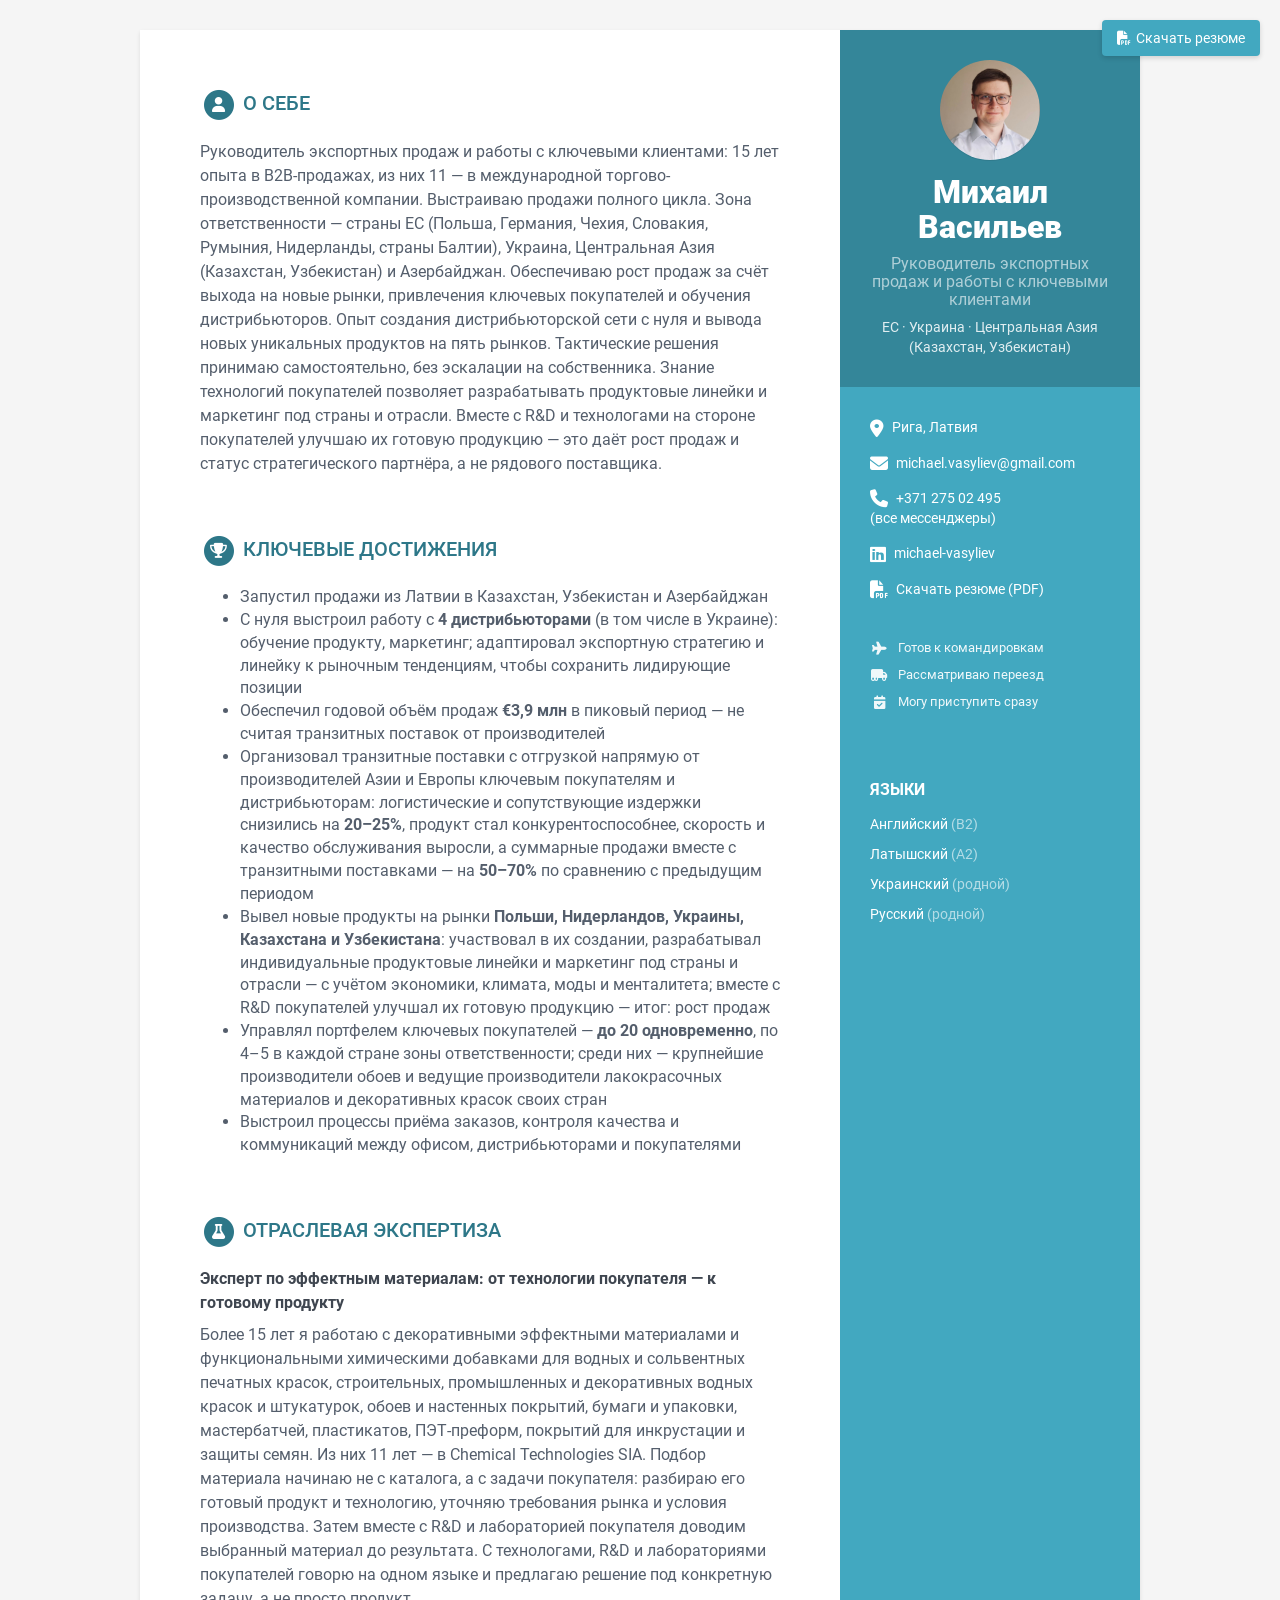
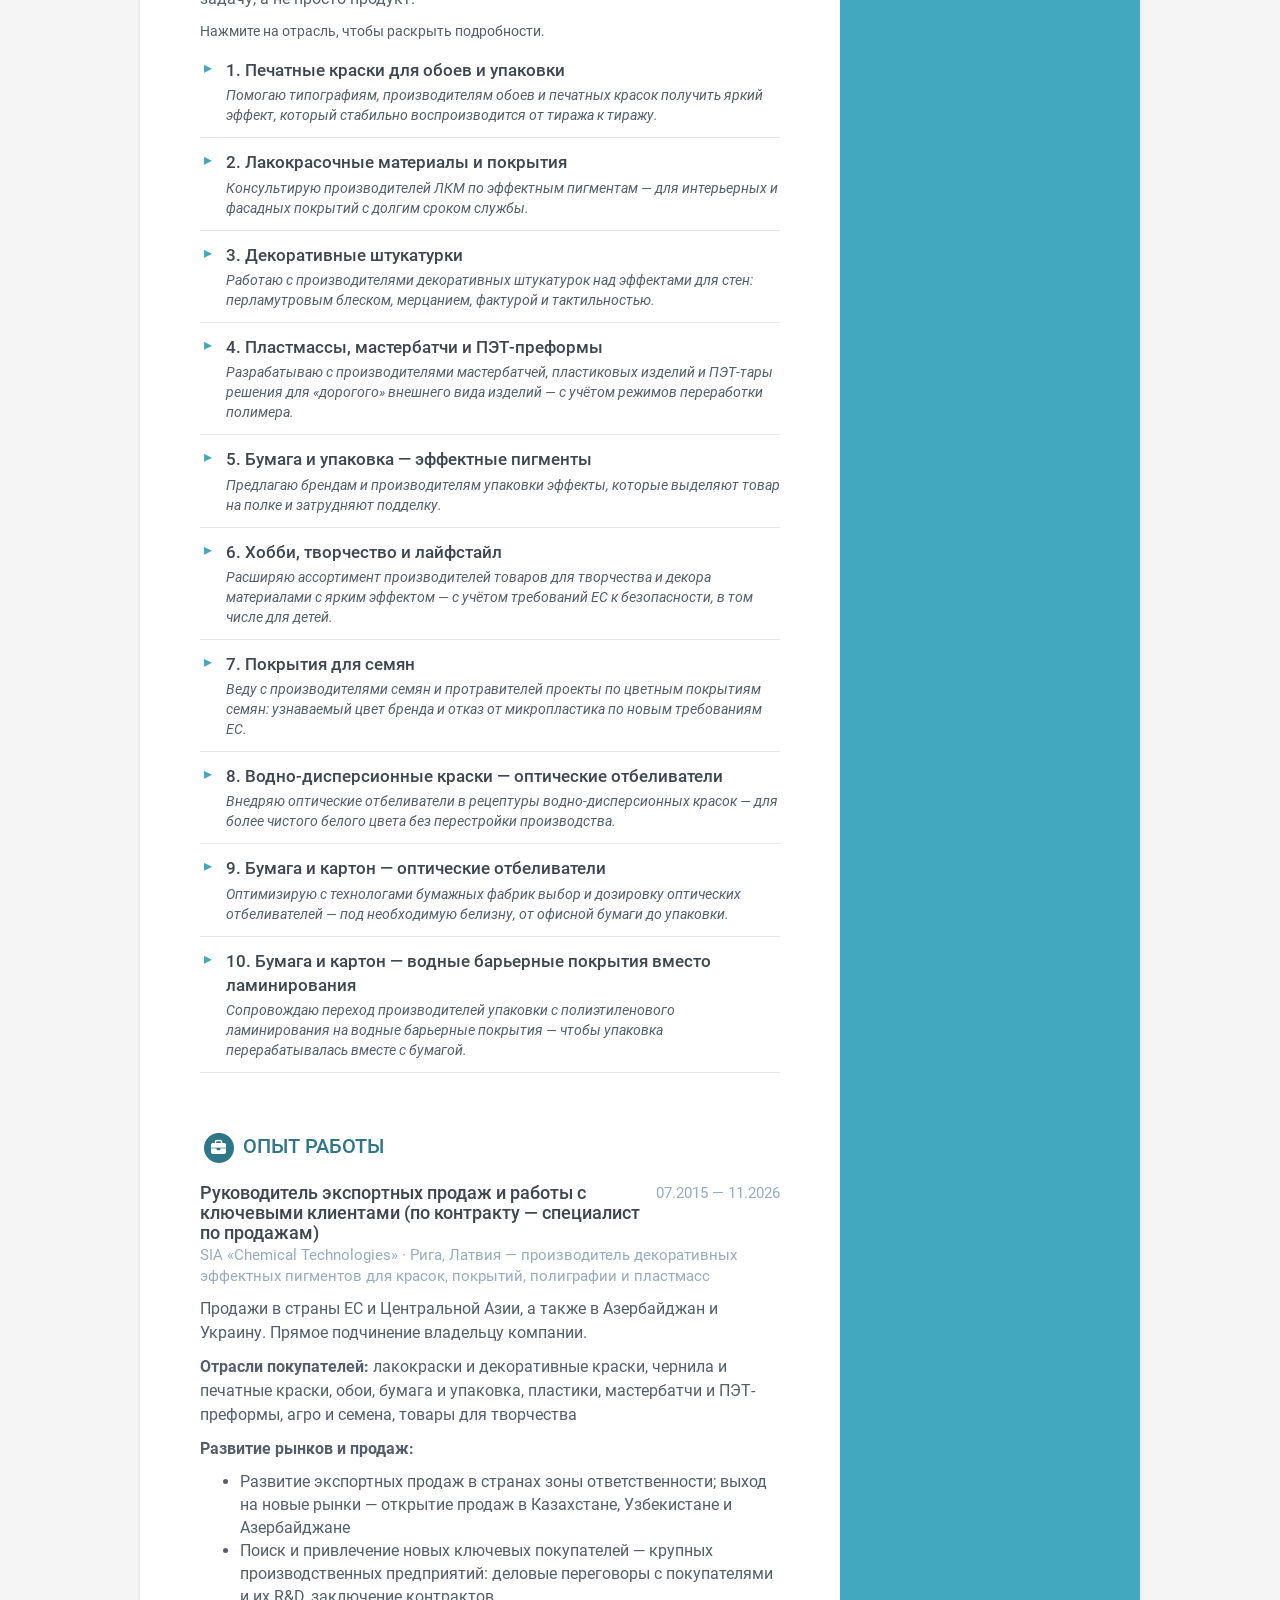
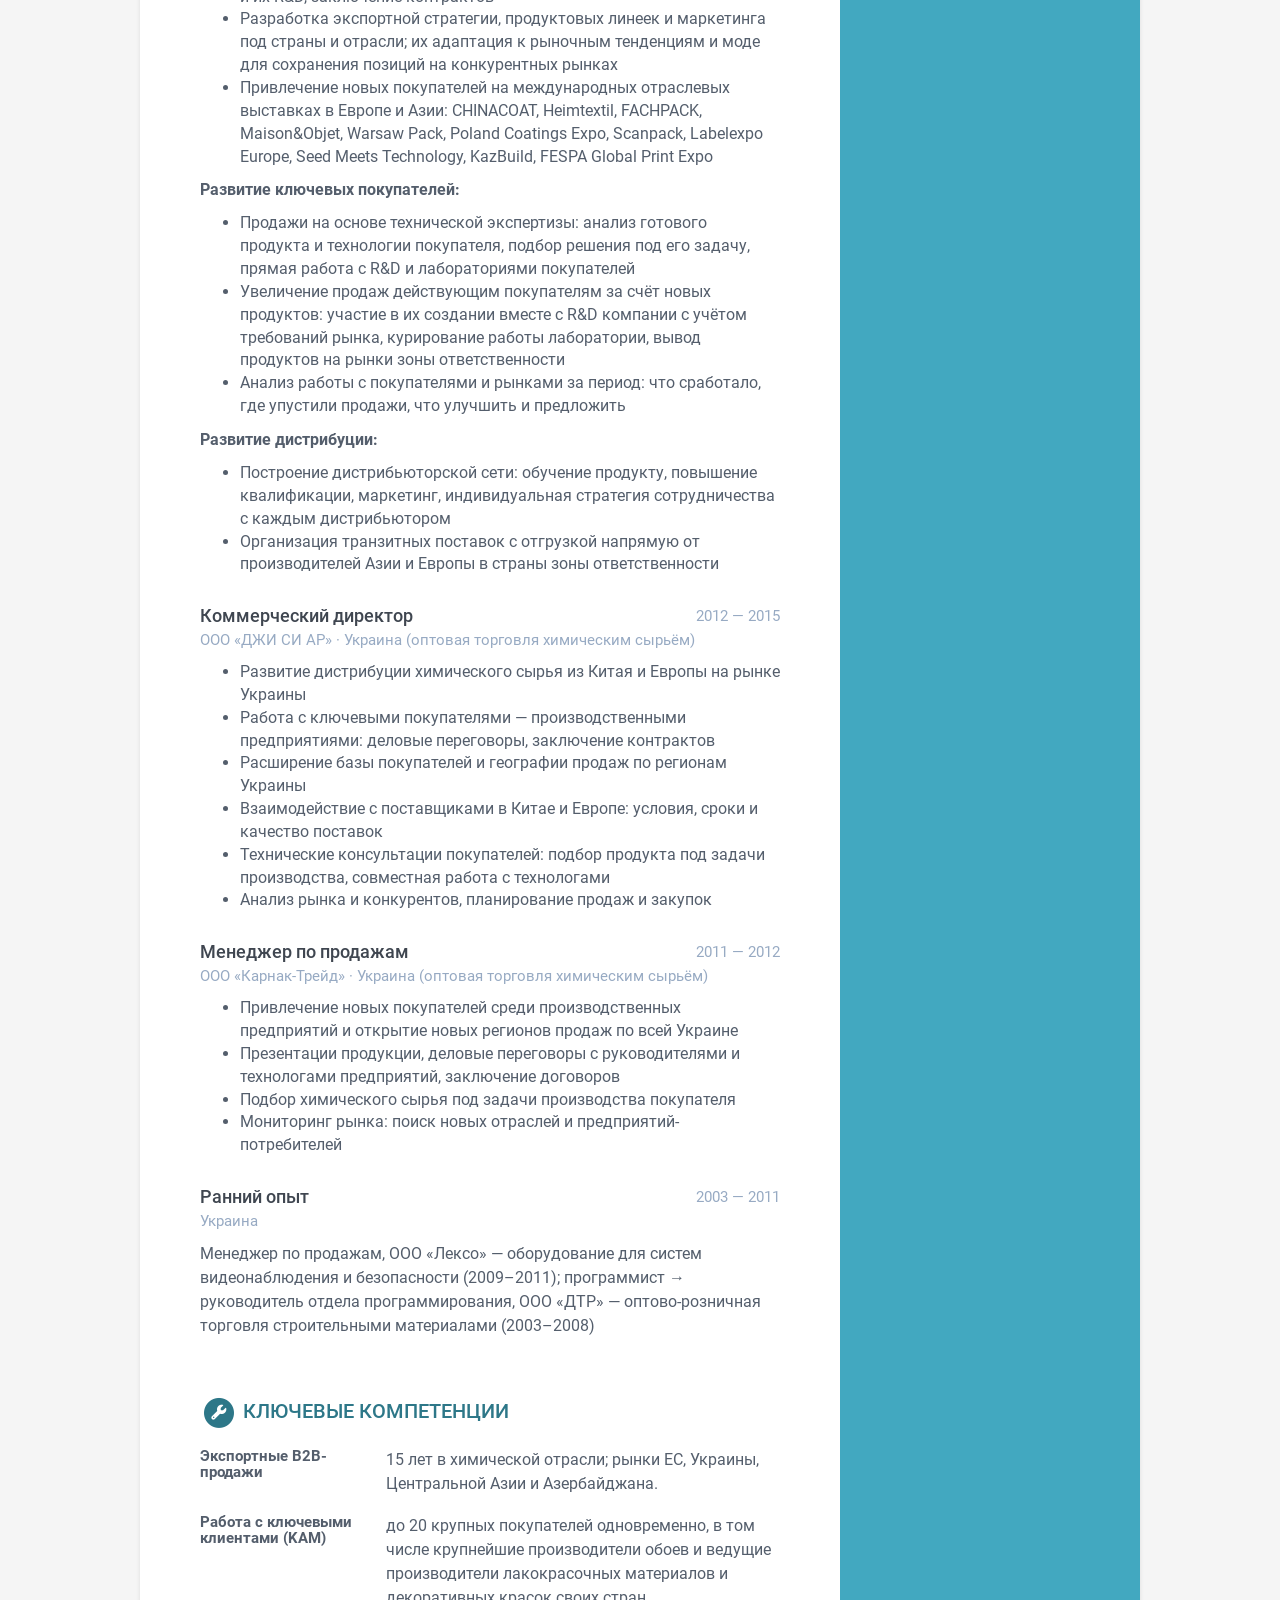
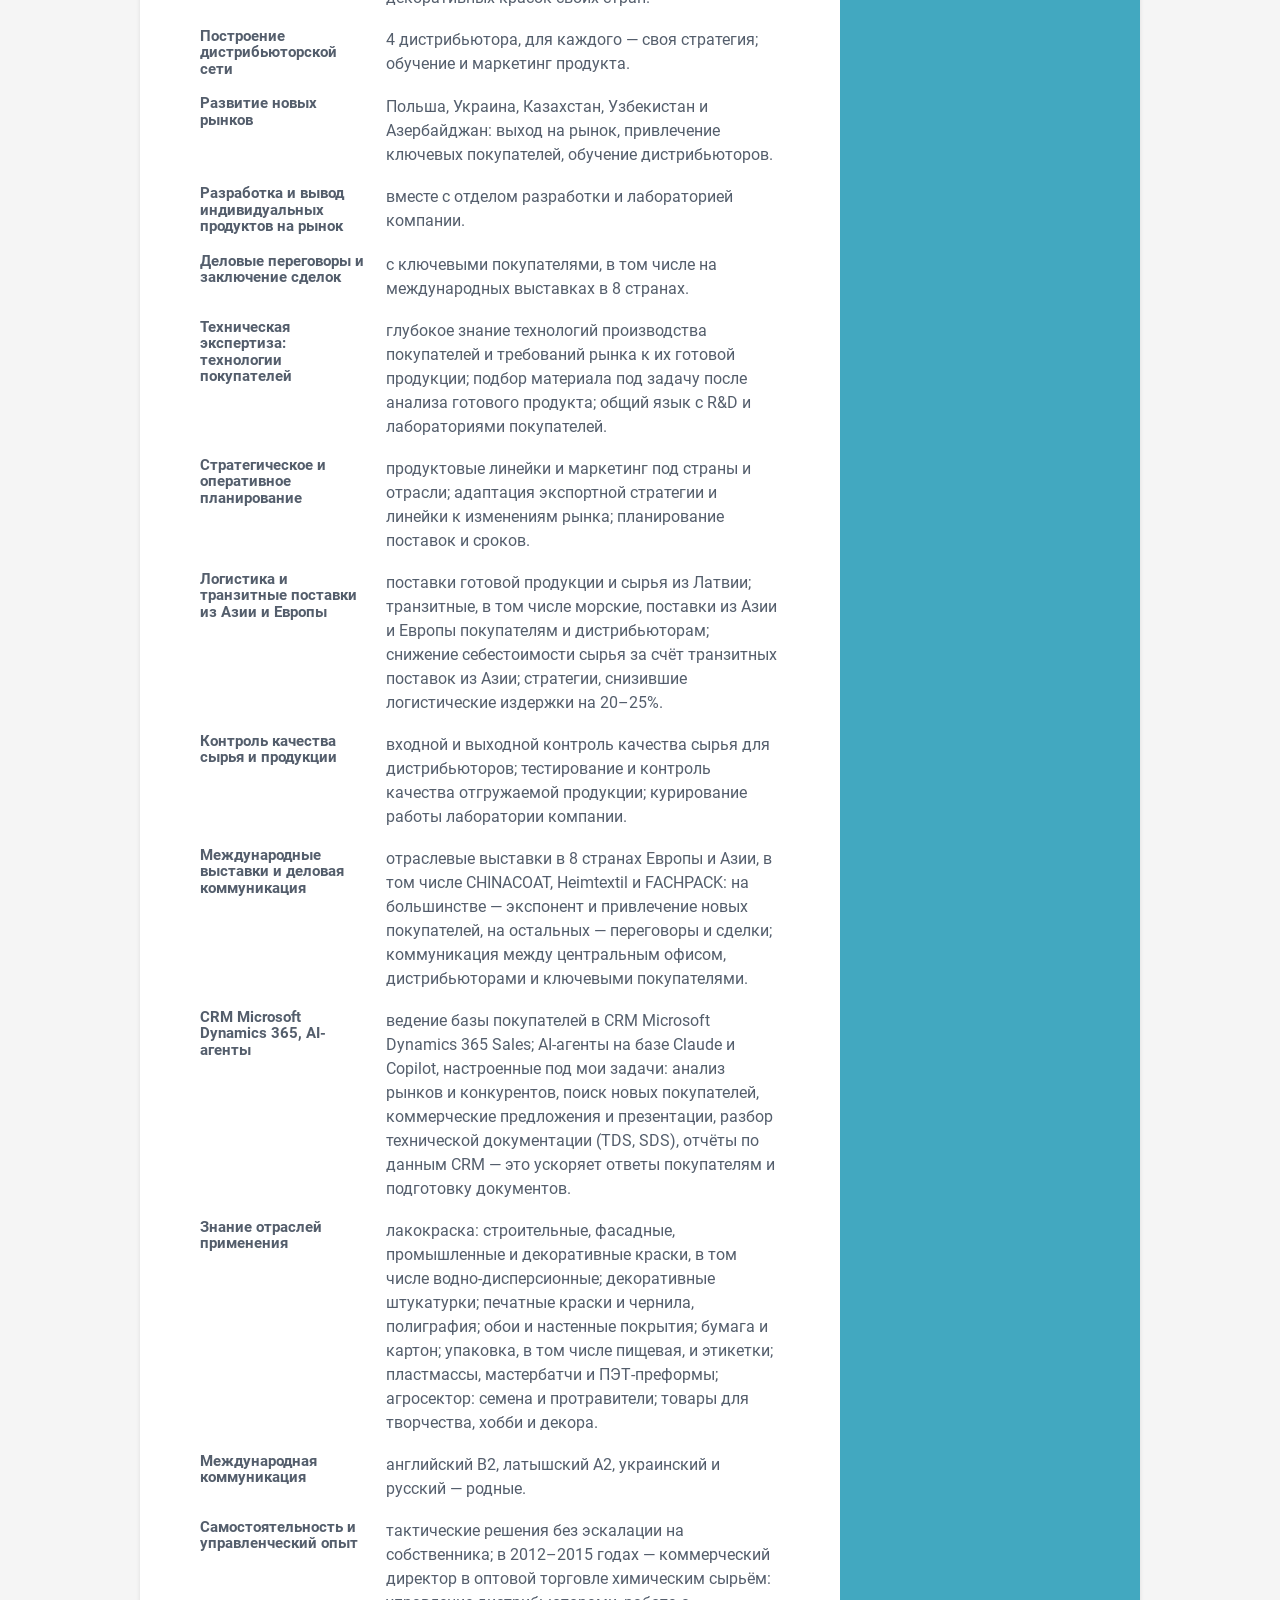
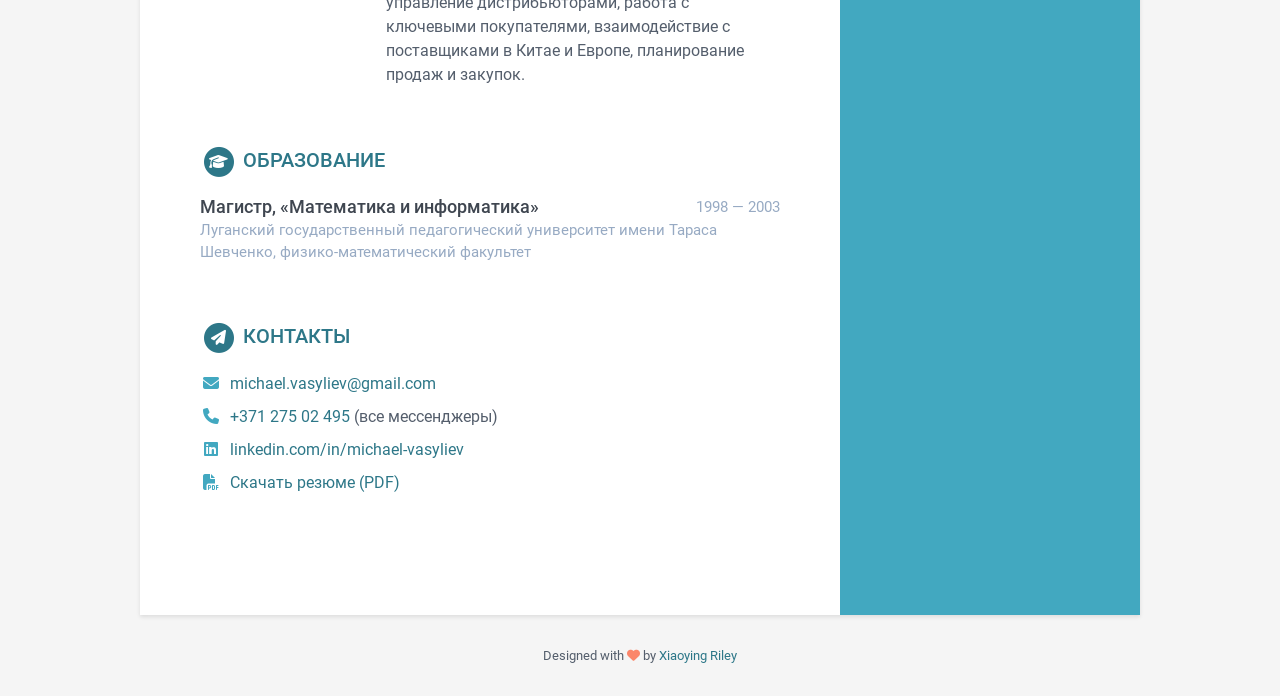
==== commit 9bb83540: "Сайт и резюме: «Карнак-Трейд» — менеджер по продажам; компетенция «Самостоятельность и управленчески" ====
--- a/index.html
+++ b/index.html
@@ -655,7 +655,7 @@
     <div class="meta">
 
       <div class="upper-row">
-        <h3 class="job-title">Торговый представитель → директор</h3>
+        <h3 class="job-title">Менеджер по продажам</h3>
         <div class="time">2011 — 2012</div>
       </div><!--//upper-row-->
 
@@ -799,7 +799,7 @@
     
     <div class="item">
       <h3 class="level-title">Самостоятельность и управленческий опыт</h3>
-      <div class="details"><p>тактические решения без эскалации на собственника; раньше — директор и коммерческий директор.</p>
+      <div class="details"><p>тактические решения без эскалации на собственника; в 2012–2015 годах — коммерческий директор в оптовой торговле химическим сырьём: управление дистрибьюторами, работа с ключевыми покупателями, взаимодействие с поставщиками в Китае и Европе, планирование продаж и закупок.</p>
 </div>
     </div>
     
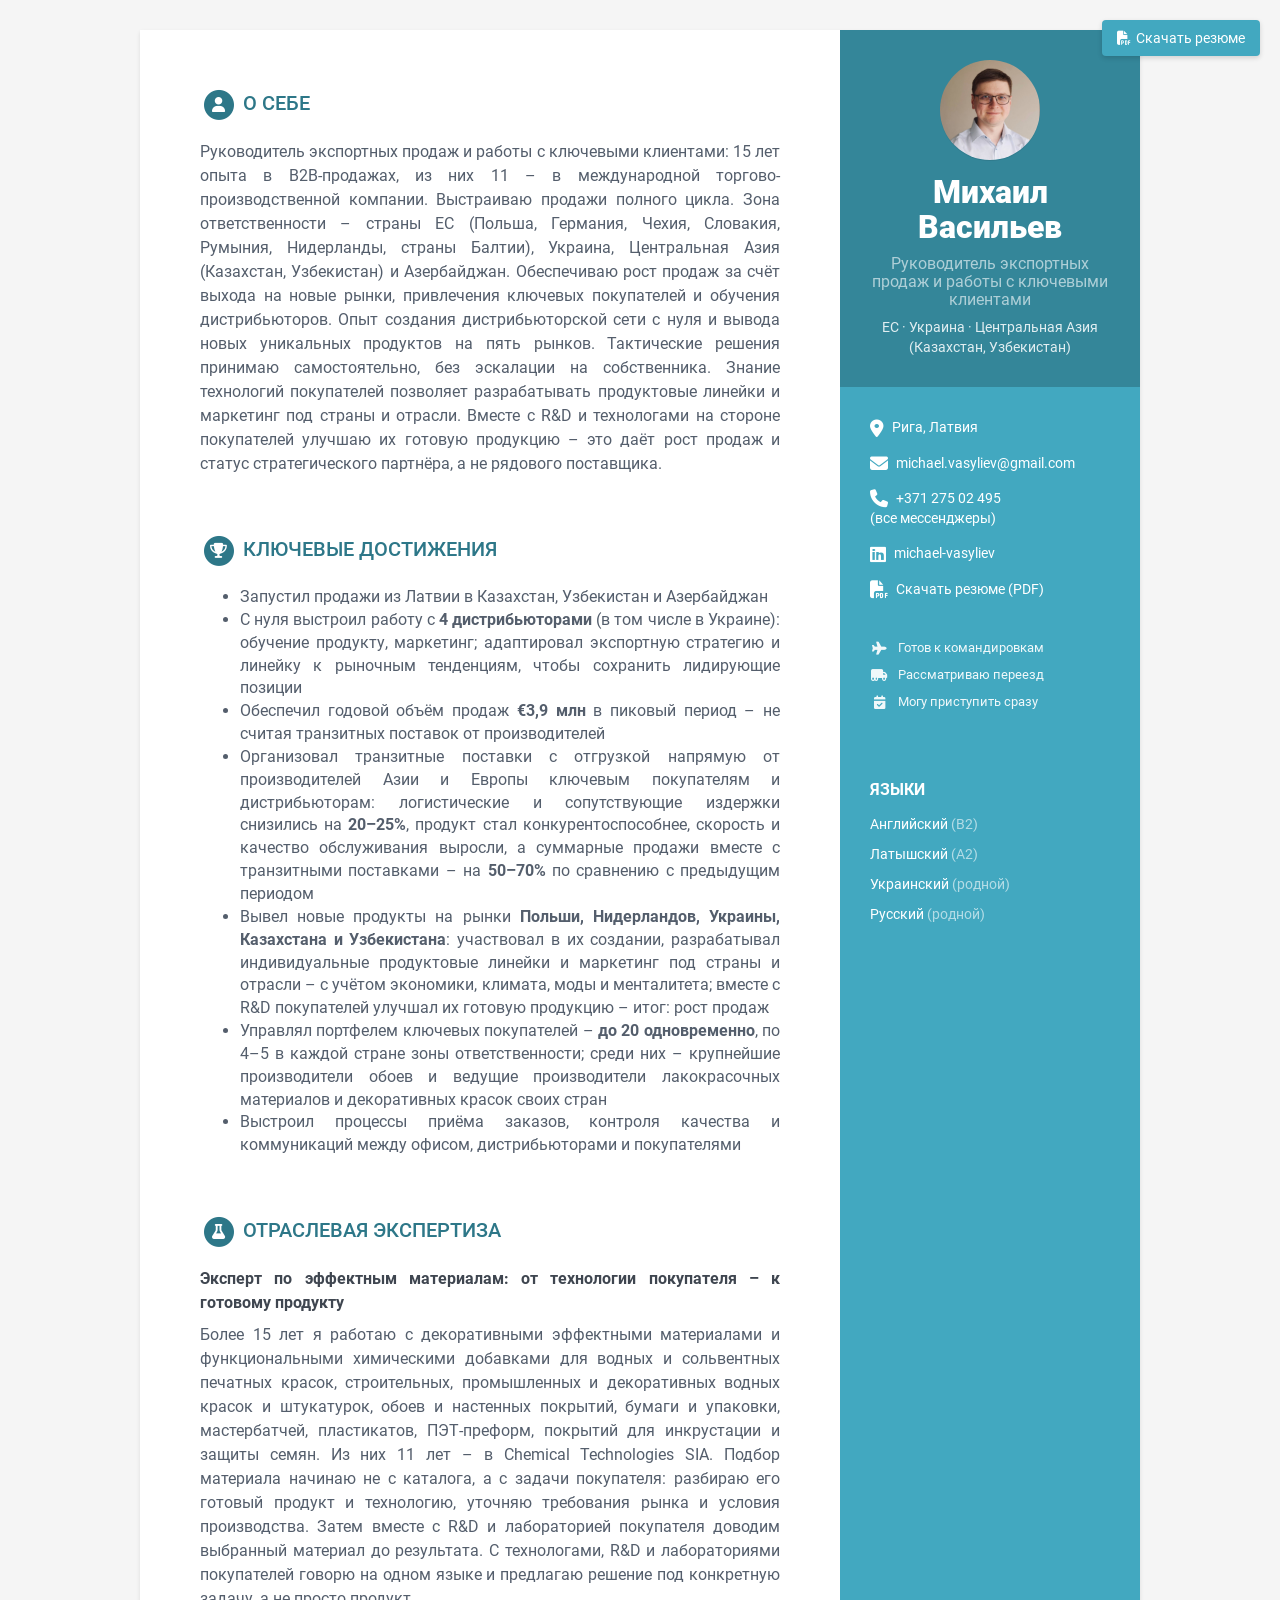
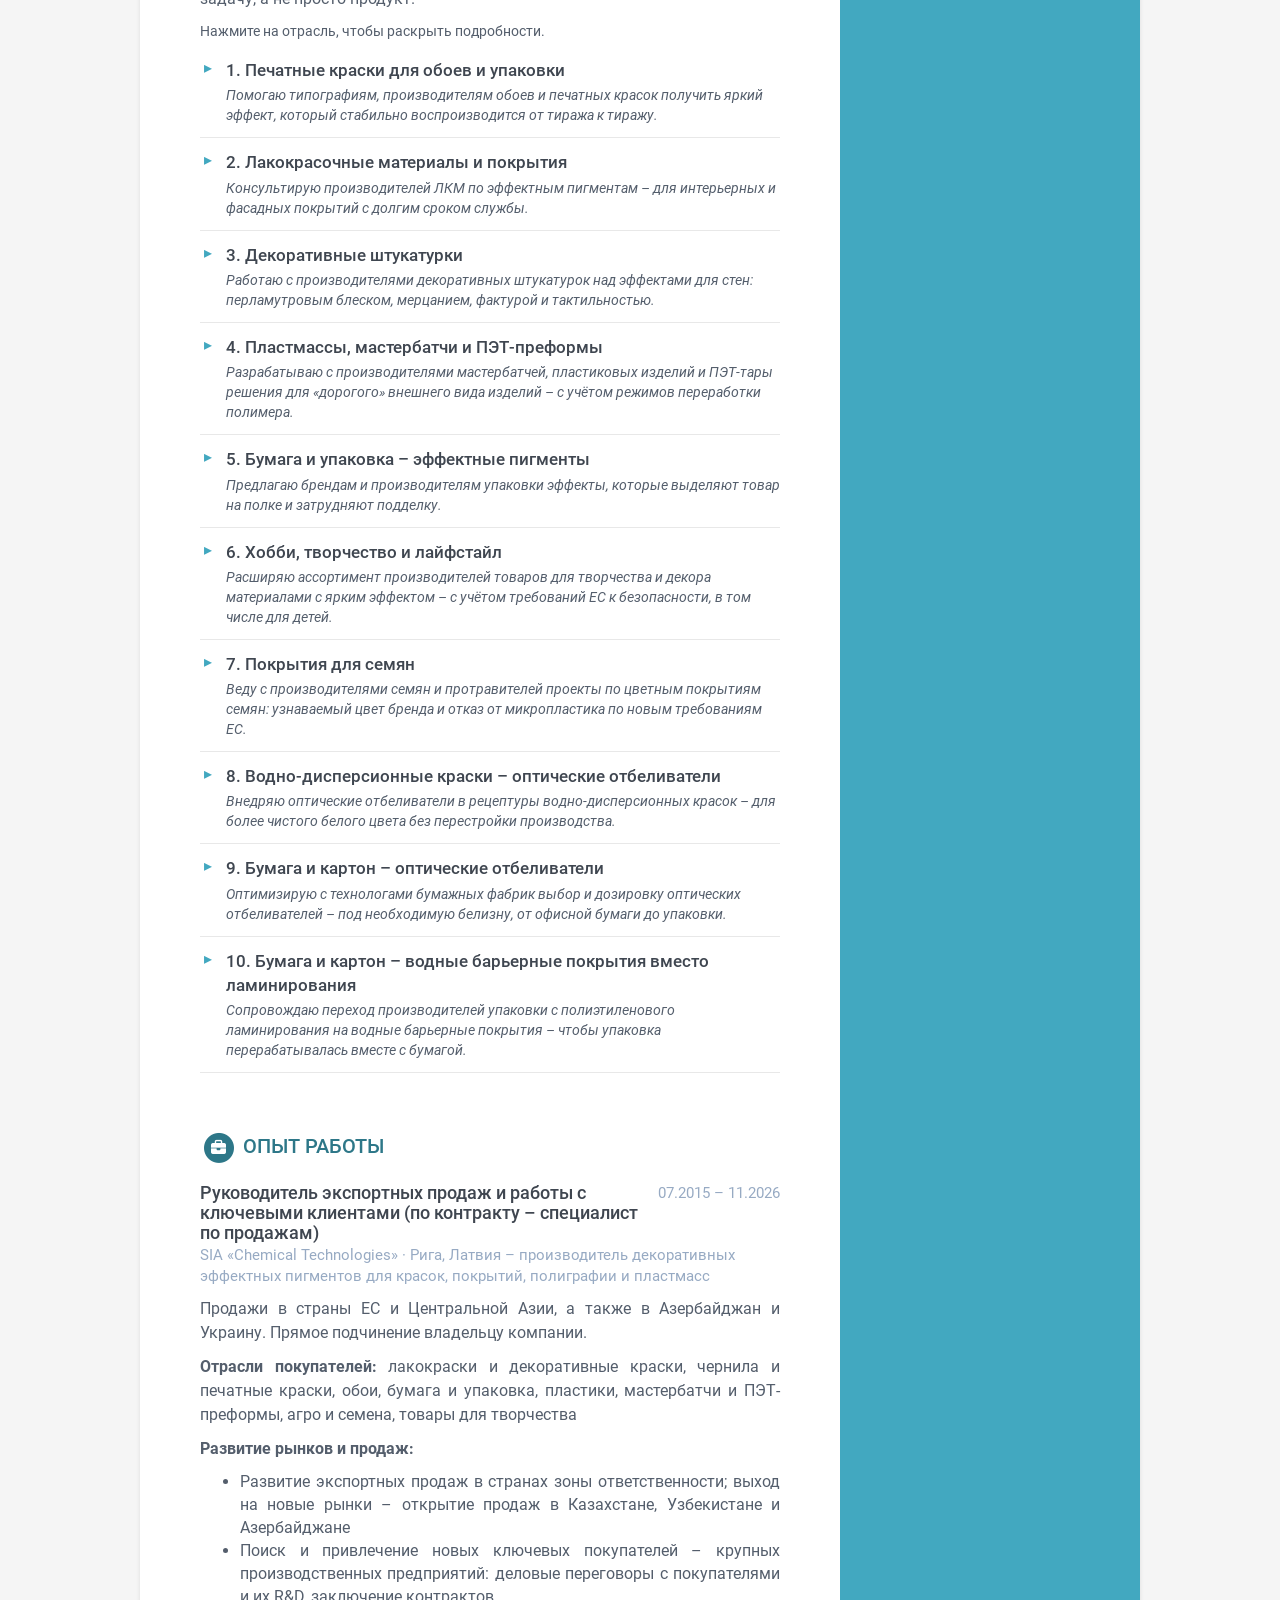
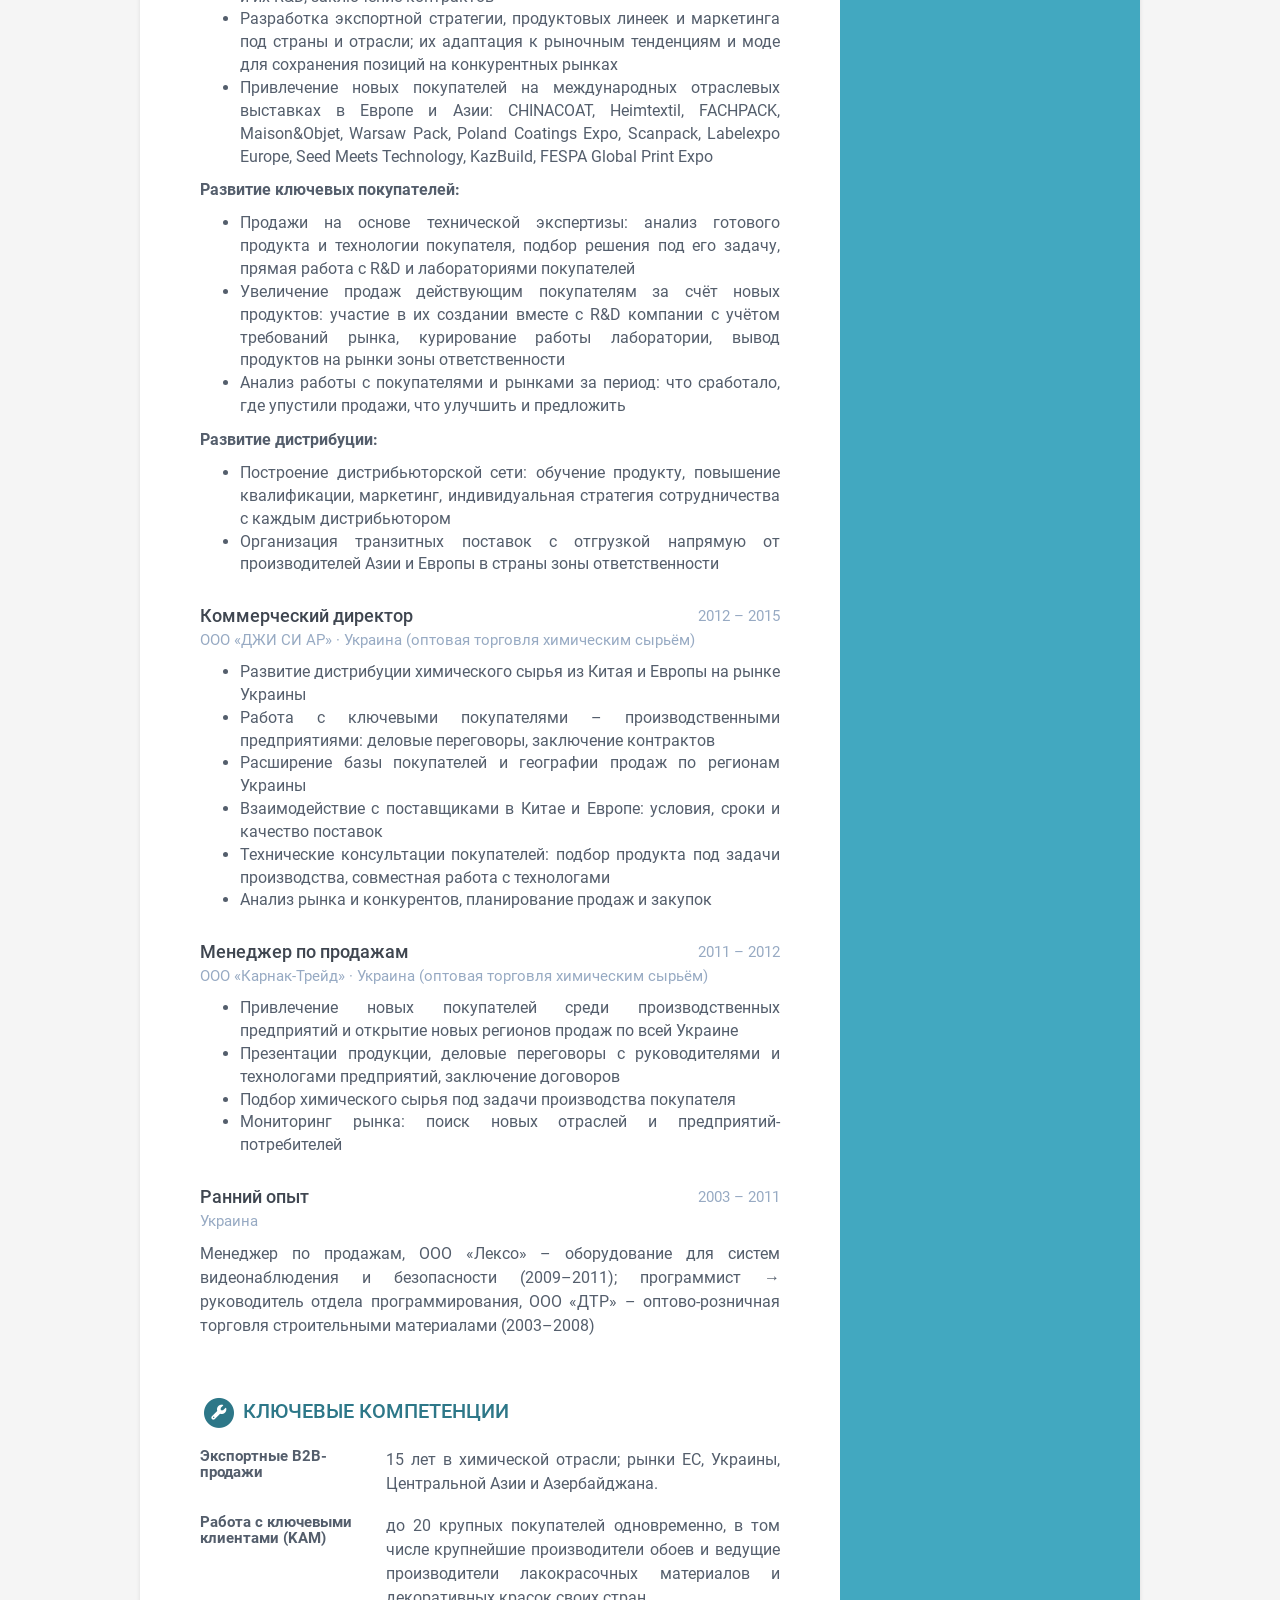
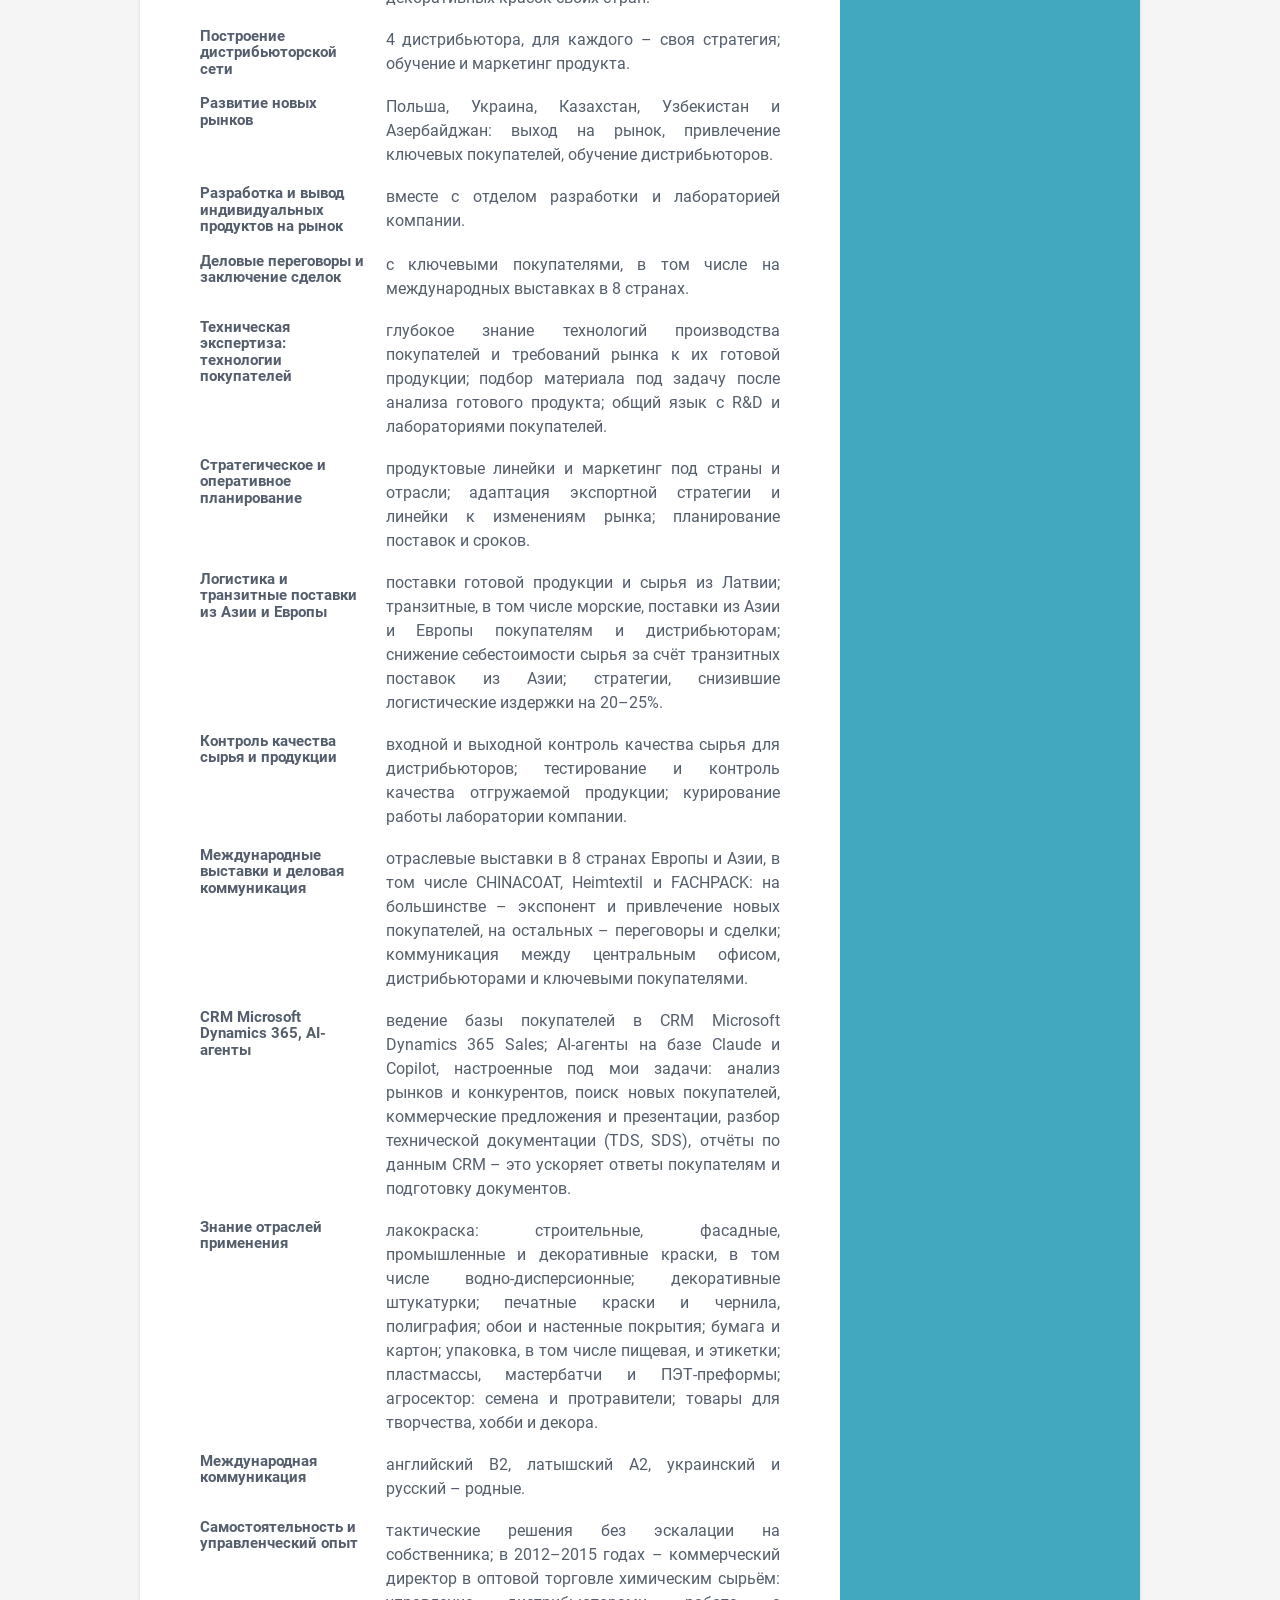
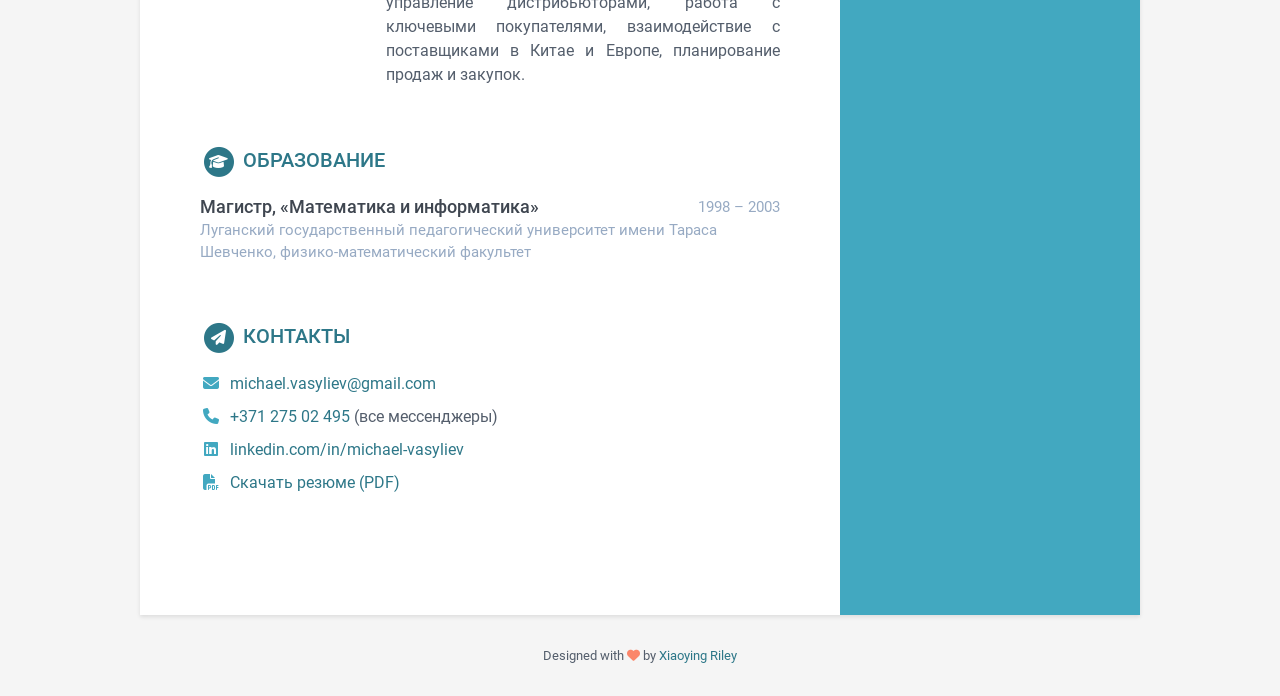
==== commit e664ce21: "Сайт: текст по ширине с переносами; только короткое тире, тире не переносится в начало строки Co-Aut" ====
--- a/index.html
+++ b/index.html
@@ -4,19 +4,19 @@
 <!--[if !IE]><!-->
 <html lang="ru"> <!--<![endif]-->
 <head>
-  <title>Михаил Васильев — руководитель экспортных продаж и работы с ключевыми клиентами</title>
+  <title>Михаил Васильев – руководитель экспортных продаж и работы с ключевыми клиентами</title>
 
   <!-- Meta -->
   <meta charset="utf-8">
   
   <meta http-equiv="X-UA-Compatible" content="IE=edge">
   <meta name="viewport" content="width=device-width, initial-scale=1.0">
-  <meta name="description" content="Руководитель экспортных продаж и работы с ключевыми клиентами: 15 лет опыта в B2B-продажах, из них 11 — в международной торгово-производственной компании.">
+  <meta name="description" content="Руководитель экспортных продаж и работы с ключевыми клиентами: 15 лет опыта в B2B-продажах, из них 11 – в международной торгово-производственной компании.">
   <link rel="canonical" href="https://michaelvasyliev.github.io/">
   <meta property="og:type" content="profile">
   <meta property="og:site_name" content="Михаил Васильев">
-  <meta property="og:title" content="Михаил Васильев — руководитель экспортных продаж и работы с ключевыми клиентами">
-  <meta property="og:description" content="Руководитель экспортных продаж и работы с ключевыми клиентами: 15 лет опыта в B2B-продажах, из них 11 — в международной торгово-производственной компании.">
+  <meta property="og:title" content="Михаил Васильев – руководитель экспортных продаж и работы с ключевыми клиентами">
+  <meta property="og:description" content="Руководитель экспортных продаж и работы с ключевыми клиентами: 15 лет опыта в B2B-продажах, из них 11 – в международной торгово-производственной компании.">
   <meta property="og:url" content="https://michaelvasyliev.github.io/">
   <meta property="og:image" content="https://michaelvasyliev.github.io/assets/images/card.jpg">
   <meta property="og:image:secure_url" content="https://michaelvasyliev.github.io/assets/images/card.jpg">
@@ -211,7 +211,7 @@
   </h2>
 
   <div class="summary">
-    <p>Руководитель экспортных продаж и работы с ключевыми клиентами: 15 лет опыта в B2B-продажах, из них 11 — в международной торгово-производственной компании. Выстраиваю продажи полного цикла. Зона ответственности — страны ЕС (Польша, Германия, Чехия, Словакия, Румыния, Нидерланды, страны Балтии), Украина, Центральная Азия (Казахстан, Узбекистан) и Азербайджан. Обеспечиваю рост продаж за счёт выхода на новые рынки, привлечения ключевых покупателей и обучения дистрибьюторов. Опыт создания дистрибьюторской сети с нуля и вывода новых уникальных продуктов на пять рынков. Тактические решения принимаю самостоятельно, без эскалации на собственника. Знание технологий покупателей позволяет разрабатывать продуктовые линейки и маркетинг под страны и отрасли. Вместе с R&amp;D и технологами на стороне покупателей улучшаю их готовую продукцию — это даёт рост продаж и статус стратегического партнёра, а не рядового поставщика.</p>
+    <p>Руководитель экспортных продаж и работы с ключевыми клиентами: 15 лет опыта в B2B-продажах, из них 11 – в международной торгово-производственной компании. Выстраиваю продажи полного цикла. Зона ответственности – страны ЕС (Польша, Германия, Чехия, Словакия, Румыния, Нидерланды, страны Балтии), Украина, Центральная Азия (Казахстан, Узбекистан) и Азербайджан. Обеспечиваю рост продаж за счёт выхода на новые рынки, привлечения ключевых покупателей и обучения дистрибьюторов. Опыт создания дистрибьюторской сети с нуля и вывода новых уникальных продуктов на пять рынков. Тактические решения принимаю самостоятельно, без эскалации на собственника. Знание технологий покупателей позволяет разрабатывать продуктовые линейки и маркетинг под страны и отрасли. Вместе с R&amp;D и технологами на стороне покупателей улучшаю их готовую продукцию – это даёт рост продаж и статус стратегического партнёра, а не рядового поставщика.</p>
 
   </div><!--//summary-->
     
@@ -229,10 +229,10 @@
   <div class="summary"><ul>
   <li>Запустил продажи из Латвии в Казахстан, Узбекистан и Азербайджан</li>
   <li>С нуля выстроил работу с <strong>4 дистрибьюторами</strong> (в том числе в Украине): обучение продукту, маркетинг; адаптировал экспортную стратегию и линейку к рыночным тенденциям, чтобы сохранить лидирующие позиции</li>
-  <li>Обеспечил годовой объём продаж <strong>€3,9 млн</strong> в пиковый период — не считая транзитных поставок от производителей</li>
-  <li>Организовал транзитные поставки с отгрузкой напрямую от производителей Азии и Европы ключевым покупателям и дистрибьюторам: логистические и сопутствующие издержки снизились на <strong>20–25%</strong>, продукт стал конкурентоспособнее, скорость и качество обслуживания выросли, а суммарные продажи вместе с транзитными поставками — на <strong>50–70%</strong> по сравнению с предыдущим периодом</li>
-  <li>Вывел новые продукты на рынки <strong>Польши, Нидерландов, Украины, Казахстана и Узбекистана</strong>: участвовал в их создании, разрабатывал индивидуальные продуктовые линейки и маркетинг под страны и отрасли — с учётом экономики, климата, моды и менталитета; вместе с R&amp;D покупателей улучшал их готовую продукцию — итог: рост продаж</li>
-  <li>Управлял портфелем ключевых покупателей — <strong>до 20 одновременно</strong>, по 4–5 в каждой стране зоны ответственности; среди них — крупнейшие производители обоев и ведущие производители лакокрасочных материалов и декоративных красок своих стран</li>
+  <li>Обеспечил годовой объём продаж <strong>€3,9 млн</strong> в пиковый период – не считая транзитных поставок от производителей</li>
+  <li>Организовал транзитные поставки с отгрузкой напрямую от производителей Азии и Европы ключевым покупателям и дистрибьюторам: логистические и сопутствующие издержки снизились на <strong>20⁠–⁠25%</strong>, продукт стал конкурентоспособнее, скорость и качество обслуживания выросли, а суммарные продажи вместе с транзитными поставками – на <strong>50⁠–⁠70%</strong> по сравнению с предыдущим периодом</li>
+  <li>Вывел новые продукты на рынки <strong>Польши, Нидерландов, Украины, Казахстана и Узбекистана</strong>: участвовал в их создании, разрабатывал индивидуальные продуктовые линейки и маркетинг под страны и отрасли – с учётом экономики, климата, моды и менталитета; вместе с R&amp;D покупателей улучшал их готовую продукцию – итог: рост продаж</li>
+  <li>Управлял портфелем ключевых покупателей – <strong>до 20 одновременно</strong>, по 4⁠–⁠5 в каждой стране зоны ответственности; среди них – крупнейшие производители обоев и ведущие производители лакокрасочных материалов и декоративных красок своих стран</li>
   <li>Выстроил процессы приёма заказов, контроля качества и коммуникаций между офисом, дистрибьюторами и покупателями</li>
 </ul>
 </div>
@@ -248,8 +248,8 @@
     Отраслевая экспертиза
   </h2>
   <div class="summary">
-    <p class="expertise-lead"><strong>Эксперт по эффектным материалам: от технологии покупателя — к готовому продукту</strong></p>
-    <p>Более 15 лет я работаю с декоративными эффектными материалами и функциональными химическими добавками для водных и сольвентных печатных красок, строительных, промышленных и декоративных водных красок и штукатурок, обоев и настенных покрытий, бумаги и упаковки, мастербатчей, пластикатов, ПЭТ-преформ, покрытий для инкрустации и защиты семян. Из них 11 лет — в Chemical Technologies SIA. Подбор материала начинаю не с каталога, а с задачи покупателя: разбираю его готовый продукт и технологию, уточняю требования рынка и условия производства. Затем вместе с R&amp;D и лабораторией покупателя доводим выбранный материал до результата. С технологами, R&amp;D и лабораториями покупателей говорю на одном языке и предлагаю решение под конкретную задачу, а не просто продукт.</p>
+    <p class="expertise-lead"><strong>Эксперт по эффектным материалам: от технологии покупателя – к готовому продукту</strong></p>
+    <p>Более 15 лет я работаю с декоративными эффектными материалами и функциональными химическими добавками для водных и сольвентных печатных красок, строительных, промышленных и декоративных водных красок и штукатурок, обоев и настенных покрытий, бумаги и упаковки, мастербатчей, пластикатов, ПЭТ-преформ, покрытий для инкрустации и защиты семян. Из них 11 лет – в Chemical Technologies SIA. Подбор материала начинаю не с каталога, а с задачи покупателя: разбираю его готовый продукт и технологию, уточняю требования рынка и условия производства. Затем вместе с R&amp;D и лабораторией покупателя доводим выбранный материал до результата. С технологами, R&amp;D и лабораториями покупателей говорю на одном языке и предлагаю решение под конкретную задачу, а не просто продукт.</p>
 
   </div>
   
@@ -267,7 +267,7 @@
       <li>фракцию под тип печати;</li>
       <li>совместимость с водной, сольвентной или УФ-системой, стабильность в краске без оседания;</li>
       <li>хороший перенос и блеск даже в тонком слое;</li>
-      <li>стойкость бронз к потемнению, а глиттеров — к растворителям.</li>
+      <li>стойкость бронз к потемнению, а глиттеров – к растворителям.</li>
     </ul>
   </li>
   <li><strong>Что проверяем вместе с покупателем:</strong>
@@ -276,25 +276,25 @@
       <li>яркость и стабильность эффекта во всём тираже;</li>
       <li>стойкость к истиранию и царапанию, адгезию;</li>
       <li>светостойкость;</li>
-      <li>пригодность для пищевой упаковки — по документам на материал и испытаниям покупателя.</li>
-    </ul>
-  </li>
-</ul>
-</div>
-    </details>
-    
-    <details class="expertise-block">
-      <summary><span class="expertise-title">2. Лакокрасочные материалы и покрытия</span><span class="expertise-subtitle">Консультирую производителей ЛКМ по эффектным пигментам — для интерьерных и фасадных покрытий с долгим сроком службы.</span></summary>
+      <li>пригодность для пищевой упаковки – по документам на материал и испытаниям покупателя.</li>
+    </ul>
+  </li>
+</ul>
+</div>
+    </details>
+    
+    <details class="expertise-block">
+      <summary><span class="expertise-title">2. Лакокрасочные материалы и покрытия</span><span class="expertise-subtitle">Консультирую производителей ЛКМ по эффектным пигментам – для интерьерных и фасадных покрытий с долгим сроком службы.</span></summary>
       <div class="details"><ul>
   <li><strong>Анализирую технологию покупателя:</strong> распыление, нанесение кистью и валиком, окраску металлопроката (coil coating),
 порошковую окраску; водные, сольвентные и порошковые системы.</li>
   <li><strong>Подбираю и обосновываю:</strong> белые, золотые, бронзовые и медные перламутровые
 пигменты, в том числе погодостойкие; алюминиевые пигменты формы «silver dollar» и металлические бронзовые
 пигменты.</li>
-  <li><strong>Снижаю риски — пигмент должен быть:</strong>
-    <ul>
-      <li>погодостойким и УФ-стабильным — для фасадов;</li>
-      <li>стабильным в водных системах: алюминий — только стабилизированный, без газовыделения;</li>
+  <li><strong>Снижаю риски – пигмент должен быть:</strong>
+    <ul>
+      <li>погодостойким и УФ-стабильным – для фасадов;</li>
+      <li>стабильным в водных системах: алюминий – только стабилизированный, без газовыделения;</li>
       <li>прочным: пластинки не должны разрушаться при перемешивании и распылении;</li>
       <li>правильно ориентированным в плёнке.</li>
     </ul>
@@ -338,7 +338,7 @@
     </details>
     
     <details class="expertise-block">
-      <summary><span class="expertise-title">4. Пластмассы, мастербатчи и ПЭТ-преформы</span><span class="expertise-subtitle">Разрабатываю с производителями мастербатчей, пластиковых изделий и ПЭТ-тары решения для «дорогого» внешнего вида изделий — с учётом режимов переработки полимера.</span></summary>
+      <summary><span class="expertise-title">4. Пластмассы, мастербатчи и ПЭТ-преформы</span><span class="expertise-subtitle">Разрабатываю с производителями мастербатчей, пластиковых изделий и ПЭТ-тары решения для «дорогого» внешнего вида изделий – с учётом режимов переработки полимера.</span></summary>
       <div class="details"><ul>
   <li><strong>Опираюсь на метод переработки:</strong> литьё под давлением, экструзию плёнок, листов и профилей, выдувное формование,
 литьё ПЭТ-преформ и выдув из них бутылок и флаконов, производство мастербатчей на экструдерах.</li>
@@ -351,15 +351,15 @@
       <li>минимальное влияние на вторичную переработку ПЭТ.</li>
     </ul>
   </li>
-  <li><strong>Цель — готовое изделие покупателя, которое:</strong>
-    <ul>
-      <li>выглядит равномерно, без видимых линий течения и спая — за счёт правильной конструкции литника
+  <li><strong>Цель – готовое изделие покупателя, которое:</strong>
+    <ul>
+      <li>выглядит равномерно, без видимых линий течения и спая – за счёт правильной конструкции литника
 и режимов литья;</li>
       <li>сохраняет цвет от партии к партии;</li>
       <li>не теряет механических свойств;</li>
-      <li>безопасно при контакте с пищевыми продуктами и в детских товарах — по документам на материалы
+      <li>безопасно при контакте с пищевыми продуктами и в детских товарах – по документам на материалы
 и испытаниям покупателя;</li>
-      <li>в случае ПЭТ-тары — равномерно переливается по всей поверхности, сохраняет прочность и пригодно
+      <li>в случае ПЭТ-тары – равномерно переливается по всей поверхности, сохраняет прочность и пригодно
 к переработке.</li>
     </ul>
   </li>
@@ -368,7 +368,7 @@
     </details>
     
     <details class="expertise-block">
-      <summary><span class="expertise-title">5. Бумага и упаковка — эффектные пигменты</span><span class="expertise-subtitle">Предлагаю брендам и производителям упаковки эффекты, которые выделяют товар на полке и затрудняют подделку.</span></summary>
+      <summary><span class="expertise-title">5. Бумага и упаковка – эффектные пигменты</span><span class="expertise-subtitle">Предлагаю брендам и производителям упаковки эффекты, которые выделяют товар на полке и затрудняют подделку.</span></summary>
       <div class="details"><ul>
   <li><strong>Понимаю процесс печати и отделки:</strong> глубокую, флексо-, офсетную и трафаретную печать; сплошное
 и выборочное лакирование водными и УФ-лаками; нанесение покрытий на бумагу, печать этикеток.</li>
@@ -387,7 +387,7 @@
     <ul>
       <li>выглядела премиально на полке;</li>
       <li>выдерживала истирание при транспортировке;</li>
-      <li>была безопасной для пищевых продуктов — по документам на материалы и испытаниям покупателя;</li>
+      <li>была безопасной для пищевых продуктов – по документам на материалы и испытаниям покупателя;</li>
       <li>подходила для переработки и затрудняла подделку.</li>
     </ul>
   </li>
@@ -396,7 +396,7 @@
     </details>
     
     <details class="expertise-block">
-      <summary><span class="expertise-title">6. Хобби, творчество и лайфстайл</span><span class="expertise-subtitle">Расширяю ассортимент производителей товаров для творчества и декора материалами с ярким эффектом — с учётом требований ЕС к безопасности, в том числе для детей.</span></summary>
+      <summary><span class="expertise-title">6. Хобби, творчество и лайфстайл</span><span class="expertise-subtitle">Расширяю ассортимент производителей товаров для творчества и декора материалами с ярким эффектом – с учётом требований ЕС к безопасности, в том числе для детей.</span></summary>
       <div class="details"><ul>
   <li><strong>Знаю на практике:</strong> заливку эпоксидными и полиуретановыми смолами, краски и пасты для творчества,
 текстильную и трафаретную печать, декор.</li>
@@ -405,9 +405,9 @@
   <li><strong>Слежу, чтобы материалы были:</strong>
     <ul>
       <li>с ярким насыщенным эффектом;</li>
-      <li>люминесцентные — с долгим свечением, флуоресцентные — светостойкими;</li>
+      <li>люминесцентные – с долгим свечением, флуоресцентные – светостойкими;</li>
       <li>стойкими в смолах и растворителях;</li>
-      <li>безопасными и соответствующими REACH, нормам для игрушек (EN 71-3) и ограничениям ЕС по микропластику —
+      <li>безопасными и соответствующими REACH, нормам для игрушек (EN 71-3) и ограничениям ЕС по микропластику –
 по документам на материалы и испытаниям покупателя.</li>
     </ul>
   </li>
@@ -434,7 +434,7 @@
       <li>минимальное пылеотделение по тесту Heubach;</li>
       <li>отсутствие микропластика по Регламенту ЕС 2023/2055;</li>
       <li>отсутствие влияния на всхожесть;</li>
-      <li>низкую водную активность — стабильность без биоцидов;</li>
+      <li>низкую водную активность – стабильность без биоцидов;</li>
       <li>совместимость с протравителями и полимерами покрытия.</li>
     </ul>
   </li>
@@ -451,7 +451,7 @@
     </details>
     
     <details class="expertise-block">
-      <summary><span class="expertise-title">8. Водно-дисперсионные краски — оптические отбеливатели</span><span class="expertise-subtitle">Внедряю оптические отбеливатели в рецептуры водно-дисперсионных красок — для более чистого белого цвета без перестройки производства.</span></summary>
+      <summary><span class="expertise-title">8. Водно-дисперсионные краски – оптические отбеливатели</span><span class="expertise-subtitle">Внедряю оптические отбеливатели в рецептуры водно-дисперсионных красок – для более чистого белого цвета без перестройки производства.</span></summary>
       <div class="details"><ul>
   <li><strong>Знаю весь цикл:</strong> производство водно-дисперсионных красок (диспергирование, разбавление,
 доводка), колеровку, нанесение валиком, кистью и распылением.</li>
@@ -462,7 +462,7 @@
     <ul>
       <li>совместимость с акриловыми, стирол-акриловыми, полиуретановыми и ПВА-дисперсиями;</li>
       <li>рабочий pH, как у самой краски;</li>
-      <li>точную дозировку — десятые доли процента: передозировка не прибавляет белизны и может дать зеленоватый
+      <li>точную дозировку – десятые доли процента: передозировка не прибавляет белизны и может дать зеленоватый
 оттенок;</li>
       <li>удобный ввод: это жидкость низкой вязкости, она не пылит, добавлять её лучше всего на стадии разбавления.</li>
     </ul>
@@ -481,7 +481,7 @@
     </details>
     
     <details class="expertise-block">
-      <summary><span class="expertise-title">9. Бумага и картон — оптические отбеливатели</span><span class="expertise-subtitle">Оптимизирую с технологами бумажных фабрик выбор и дозировку оптических отбеливателей — под необходимую белизну, от офисной бумаги до упаковки.</span></summary>
+      <summary><span class="expertise-title">9. Бумага и картон – оптические отбеливатели</span><span class="expertise-subtitle">Оптимизирую с технологами бумажных фабрик выбор и дозировку оптических отбеливателей – под необходимую белизну, от офисной бумаги до упаковки.</span></summary>
       <div class="details"><ul>
   <li><strong>Работаю на всех стадиях:</strong>
     <ul>
@@ -495,18 +495,18 @@
   </li>
   <li><strong>Различаю и применяю:</strong> жидкие оптические отбеливатели стильбенового ряда:
     <ul>
-      <li>дисульфированные — с высоким сродством к волокну, для ввода в массу;</li>
-      <li>тетрасульфированные — универсальные;</li>
-      <li>гексасульфированные — для поверхности, дают максимальную белизну.</li>
+      <li>дисульфированные – с высоким сродством к волокну, для ввода в массу;</li>
+      <li>тетрасульфированные – универсальные;</li>
+      <li>гексасульфированные – для поверхности, дают максимальную белизну.</li>
     </ul>
   </li>
   <li><strong>Закладываю в рекомендацию:</strong>
     <ul>
       <li>тип отбеливателя под точку ввода: в массу, в проклейку или в меловальную пасту;</li>
-      <li>устойчивость к «гашению» катионными добавками мокрой части — удерживающими веществами, катионным
+      <li>устойчивость к «гашению» катионными добавками мокрой части – удерживающими веществами, катионным
 крахмалом;</li>
       <li>стойкость к щелочам и перекиси водорода, термостойкость при сушке;</li>
-      <li>хорошее удержание на волокне — меньше потерь с оборотной водой;</li>
+      <li>хорошее удержание на волокне – меньше потерь с оборотной водой;</li>
       <li>правильную дозировку: при передозировке белизна падает и появляется зеленоватый оттенок;</li>
       <li>учёт наполнителей и других поглотителей ультрафиолета.</li>
     </ul>
@@ -516,17 +516,17 @@
       <li>имела высокую белизну (CIE) и яркость (ISO) со стабильным оттенком от партии к партии;</li>
       <li>сохраняла белизну и не желтела на свету;</li>
       <li>хорошо печаталась на офисных лазерных и струйных принтерах и в офсете;</li>
-      <li>для защищённых сортов — давала контролируемое свечение под ультрафиолетом.</li>
-    </ul>
-  </li>
-</ul>
-</div>
-    </details>
-    
-    <details class="expertise-block">
-      <summary><span class="expertise-title">10. Бумага и картон — водные барьерные покрытия вместо ламинирования</span><span class="expertise-subtitle">Сопровождаю переход производителей упаковки с полиэтиленового ламинирования на водные барьерные покрытия — чтобы упаковка перерабатывалась вместе с бумагой.</span></summary>
-      <div class="details"><ul>
-  <li><strong>Прорабатываю с покупателем процесс:</strong> нанесение водных барьерных дисперсий на бумагу и картон —
+      <li>для защищённых сортов – давала контролируемое свечение под ультрафиолетом.</li>
+    </ul>
+  </li>
+</ul>
+</div>
+    </details>
+    
+    <details class="expertise-block">
+      <summary><span class="expertise-title">10. Бумага и картон – водные барьерные покрытия вместо ламинирования</span><span class="expertise-subtitle">Сопровождаю переход производителей упаковки с полиэтиленового ламинирования на водные барьерные покрытия – чтобы упаковка перерабатывалась вместе с бумагой.</span></summary>
+      <div class="details"><ul>
+  <li><strong>Прорабатываю с покупателем процесс:</strong> нанесение водных барьерных дисперсий на бумагу и картон –
 на бумагоделательной машине или отдельно (на ракельных и стержневых установках, в клеильном прессе, методами
 глубокой и флексографской печати); сушку.</li>
   <li><strong>Предлагаю решения под упаковываемый продукт:</strong> водные барьерные покрытия от влаги, от жира и масла,
@@ -535,12 +535,12 @@
     <ul>
       <li>с необходимыми барьерными свойствами: по водопоглощению (Cobb), жиростойкости (KIT-тест), паропроницаемости,
 стойкости к маслу, кофе и истиранию;</li>
-      <li>эффективным при малой массе — обычно 5–15 г/м² против 25–50 г/м² у полиэтилена;</li>
+      <li>эффективным при малой массе – обычно 5⁠–⁠15 г/м² против 25⁠–⁠50 г/м² у полиэтилена;</li>
       <li>сплошным, без трещин на сгибах и биговке;</li>
       <li>не слипающимся в рулоне и стопе;</li>
-      <li>если требуется — термосвариваемым и совместимым с печатью и клеем;</li>
+      <li>если требуется – термосвариваемым и совместимым с печатью и клеем;</li>
       <li>распускаемым при переработке макулатуры;</li>
-      <li>для пищевой упаковки — безопасным и без PFAS: с 12 августа 2026 года это требование ЕС.</li>
+      <li>для пищевой упаковки – безопасным и без PFAS: с 12 августа 2026 года это требование ЕС.</li>
     </ul>
   </li>
   <li><strong>Исхожу из ожиданий рынка:</strong>
@@ -578,11 +578,11 @@
     <div class="meta">
 
       <div class="upper-row">
-        <h3 class="job-title">Руководитель экспортных продаж и работы с ключевыми клиентами (по контракту — специалист по продажам)</h3>
-        <div class="time">07.2015 — 11.2026</div>
+        <h3 class="job-title">Руководитель экспортных продаж и работы с ключевыми клиентами (по контракту – специалист по продажам)</h3>
+        <div class="time">07.2015 – 11.2026</div>
       </div><!--//upper-row-->
 
-      <div class="company">SIA «Chemical Technologies» · Рига, Латвия — производитель декоративных эффектных пигментов для красок, покрытий, полиграфии и пластмасс</div>
+      <div class="company">SIA «Chemical Technologies» · Рига, Латвия – производитель декоративных эффектных пигментов для красок, покрытий, полиграфии и пластмасс</div>
 
     </div><!--//meta-->
 
@@ -595,8 +595,8 @@
 <p><strong>Развитие рынков и продаж:</strong></p>
 
 <ul>
-  <li>Развитие экспортных продаж в странах зоны ответственности; выход на новые рынки — открытие продаж в Казахстане, Узбекистане и Азербайджане</li>
-  <li>Поиск и привлечение новых ключевых покупателей — крупных производственных предприятий: деловые переговоры с покупателями и их R&amp;D, заключение контрактов</li>
+  <li>Развитие экспортных продаж в странах зоны ответственности; выход на новые рынки – открытие продаж в Казахстане, Узбекистане и Азербайджане</li>
+  <li>Поиск и привлечение новых ключевых покупателей – крупных производственных предприятий: деловые переговоры с покупателями и их R&amp;D, заключение контрактов</li>
   <li>Разработка экспортной стратегии, продуктовых линеек и маркетинга под страны и отрасли; их адаптация к рыночным тенденциям и моде для сохранения позиций на конкурентных рынках</li>
   <li>Привлечение новых покупателей на международных отраслевых выставках в Европе и Азии: CHINACOAT, Heimtextil, FACHPACK, Maison&amp;Objet, Warsaw Pack, Poland Coatings Expo, Scanpack, Labelexpo Europe, Seed Meets Technology, KazBuild, FESPA Global Print Expo</li>
 </ul>
@@ -627,7 +627,7 @@
 
       <div class="upper-row">
         <h3 class="job-title">Коммерческий директор</h3>
-        <div class="time">2012 — 2015</div>
+        <div class="time">2012 – 2015</div>
       </div><!--//upper-row-->
 
       <div class="company">ООО «ДЖИ СИ АР» · Украина (оптовая торговля химическим сырьём)</div>
@@ -638,7 +638,7 @@
     <div class="details">
       <ul>
   <li>Развитие дистрибуции химического сырья из Китая и Европы на рынке Украины</li>
-  <li>Работа с ключевыми покупателями — производственными предприятиями: деловые переговоры, заключение контрактов</li>
+  <li>Работа с ключевыми покупателями – производственными предприятиями: деловые переговоры, заключение контрактов</li>
   <li>Расширение базы покупателей и географии продаж по регионам Украины</li>
   <li>Взаимодействие с поставщиками в Китае и Европе: условия, сроки и качество поставок</li>
   <li>Технические консультации покупателей: подбор продукта под задачи производства, совместная работа с технологами</li>
@@ -656,7 +656,7 @@
 
       <div class="upper-row">
         <h3 class="job-title">Менеджер по продажам</h3>
-        <div class="time">2011 — 2012</div>
+        <div class="time">2011 – 2012</div>
       </div><!--//upper-row-->
 
       <div class="company">ООО «Карнак-Трейд» · Украина (оптовая торговля химическим сырьём)</div>
@@ -683,7 +683,7 @@
 
       <div class="upper-row">
         <h3 class="job-title">Ранний опыт</h3>
-        <div class="time">2003 — 2011</div>
+        <div class="time">2003 – 2011</div>
       </div><!--//upper-row-->
 
       <div class="company">Украина</div>
@@ -692,7 +692,7 @@
 
     
     <div class="details">
-      <p>Менеджер по продажам, ООО «Лексо» — оборудование для систем видеонаблюдения и безопасности (2009–2011); программист → руководитель отдела программирования, ООО «ДТР» — оптово-розничная торговля строительными материалами (2003–2008)</p>
+      <p>Менеджер по продажам, ООО «Лексо» – оборудование для систем видеонаблюдения и безопасности (2009⁠–⁠2011); программист → руководитель отдела программирования, ООО «ДТР» – оптово-розничная торговля строительными материалами (2003⁠–⁠2008)</p>
 
     </div><!--//details-->
     
@@ -727,7 +727,7 @@
     
     <div class="item">
       <h3 class="level-title">Построение дистрибьюторской сети</h3>
-      <div class="details"><p>4 дистрибьютора, для каждого — своя стратегия; обучение и маркетинг продукта.</p>
+      <div class="details"><p>4 дистрибьютора, для каждого – своя стратегия; обучение и маркетинг продукта.</p>
 </div>
     </div>
     
@@ -763,7 +763,7 @@
     
     <div class="item">
       <h3 class="level-title">Логистика и транзитные поставки из Азии и Европы</h3>
-      <div class="details"><p>поставки готовой продукции и сырья из Латвии; транзитные, в том числе морские, поставки из Азии и Европы покупателям и дистрибьюторам; снижение себестоимости сырья за счёт транзитных поставок из Азии; стратегии, снизившие логистические издержки на 20–25%.</p>
+      <div class="details"><p>поставки готовой продукции и сырья из Латвии; транзитные, в том числе морские, поставки из Азии и Европы покупателям и дистрибьюторам; снижение себестоимости сырья за счёт транзитных поставок из Азии; стратегии, снизившие логистические издержки на 20⁠–⁠25%.</p>
 </div>
     </div>
     
@@ -775,13 +775,13 @@
     
     <div class="item">
       <h3 class="level-title">Международные выставки и деловая коммуникация</h3>
-      <div class="details"><p>отраслевые выставки в 8 странах Европы и Азии, в том числе CHINACOAT, Heimtextil и FACHPACK: на большинстве — экспонент и привлечение новых покупателей, на остальных — переговоры и сделки; коммуникация между центральным офисом, дистрибьюторами и ключевыми покупателями.</p>
+      <div class="details"><p>отраслевые выставки в 8 странах Европы и Азии, в том числе CHINACOAT, Heimtextil и FACHPACK: на большинстве – экспонент и привлечение новых покупателей, на остальных – переговоры и сделки; коммуникация между центральным офисом, дистрибьюторами и ключевыми покупателями.</p>
 </div>
     </div>
     
     <div class="item">
       <h3 class="level-title">CRM Microsoft Dynamics 365, AI-агенты</h3>
-      <div class="details"><p>ведение базы покупателей в CRM Microsoft Dynamics 365 Sales; AI-агенты на базе Claude и Copilot, настроенные под мои задачи: анализ рынков и конкурентов, поиск новых покупателей, коммерческие предложения и презентации, разбор технической документации (TDS, SDS), отчёты по данным CRM — это ускоряет ответы покупателям и подготовку документов. <!-- со слов пользователя, 2026-11-26 (отзывы, п. 12) --></p>
+      <div class="details"><p>ведение базы покупателей в CRM Microsoft Dynamics 365 Sales; AI-агенты на базе Claude и Copilot, настроенные под мои задачи: анализ рынков и конкурентов, поиск новых покупателей, коммерческие предложения и презентации, разбор технической документации (TDS, SDS), отчёты по данным CRM – это ускоряет ответы покупателям и подготовку документов. <!-- со слов пользователя, 2026-11-26 (отзывы, п. 12) --></p>
 </div>
     </div>
     
@@ -793,13 +793,13 @@
     
     <div class="item">
       <h3 class="level-title">Международная коммуникация</h3>
-      <div class="details"><p>английский B2, латышский A2, украинский и русский — родные.</p>
+      <div class="details"><p>английский B2, латышский A2, украинский и русский – родные.</p>
 </div>
     </div>
     
     <div class="item">
       <h3 class="level-title">Самостоятельность и управленческий опыт</h3>
-      <div class="details"><p>тактические решения без эскалации на собственника; в 2012–2015 годах — коммерческий директор в оптовой торговле химическим сырьём: управление дистрибьюторами, работа с ключевыми покупателями, взаимодействие с поставщиками в Китае и Европе, планирование продаж и закупок.</p>
+      <div class="details"><p>тактические решения без эскалации на собственника; в 2012⁠–⁠2015 годах – коммерческий директор в оптовой торговле химическим сырьём: управление дистрибьюторами, работа с ключевыми покупателями, взаимодействие с поставщиками в Китае и Европе, планирование продаж и закупок.</p>
 </div>
     </div>
     
@@ -829,7 +829,7 @@
 
         <div class="upper-row">
           <h3 class="degree">Магистр, «Математика и информатика»</h3>
-          <div class="time">1998 — 2003</div>
+          <div class="time">1998 – 2003</div>
         </div><!--//upper-row-->
 
         <div class="university">Луганский государственный педагогический университет имени Тараса Шевченко, физико-математический факультет</div>
--- a/assets/css/main.css
+++ b/assets/css/main.css
@@ -1 +1 @@
-﻿body{font-family:"Roboto",sans-serif;color:#545e6c;background:#f5f5f5;font-size:14px;padding:30px;-webkit-font-smoothing:antialiased;-moz-osx-font-smoothing:grayscale}h1,h2,h3,h4,h5,h6{font-weight:700}a{color:hsl(191.4285714286,50%,35.5882352941%)}a:hover{text-decoration:underline;color:hsl(191.4285714286,50%,20.5882352941%)}a:focus{text-decoration:none}p{line-height:1.5}.wrapper{display:grid;grid-template-columns:repeat(10, 1fr);background:#42a8c0;max-width:1000px;margin:0 auto;position:relative;-webkit-box-shadow:0px 2px 4px rgba(0,0,0,.1);-moz-box-shadow:0px 2px 4px rgba(0,0,0,.1);box-shadow:0px 2px 4px rgba(0,0,0,.1)}.sidebar-wrapper{grid-column:span 3;order:2;background:#42a8c0;color:#fff}.sidebar-wrapper a{color:#fff}.sidebar-wrapper .profile-container{padding:30px;background:rgba(0,0,0,.2);text-align:center;color:#fff}.sidebar-wrapper .name{font-size:32px;font-weight:900;margin-top:0;margin-bottom:10px}.sidebar-wrapper .tagline{color:rgba(255,255,255,.6);font-size:16px;font-weight:400;margin-top:0;margin-bottom:0}.sidebar-wrapper .profile{margin-bottom:15px}.sidebar-wrapper .avatar{max-width:100px;margin-bottom:15px;border:0px solid #fff;border-radius:100%;box-shadow:0 1px 1px rgba(0,0,0,.1)}.sidebar-wrapper .contact-list .fas,.sidebar-wrapper .contact-list .fab,.sidebar-wrapper .contact-list .far{margin-right:5px;font-size:18px;vertical-align:middle}.sidebar-wrapper .contact-list li{margin-bottom:15px}.sidebar-wrapper .contact-list li:last-child{margin-bottom:0}.sidebar-wrapper .container-block{padding:30px}.sidebar-wrapper .container-block-title{text-transform:uppercase;font-size:16px;font-weight:700;margin-top:0;margin-bottom:15px}.sidebar-wrapper .degree{font-size:14px;margin-top:0;margin-bottom:5px}.sidebar-wrapper .education-container .item{margin-bottom:15px}.sidebar-wrapper .education-container .item:last-child{margin-bottom:0}.sidebar-wrapper .education-container .meta{color:rgba(255,255,255,.6);font-weight:500;margin-bottom:0px;margin-top:0}.sidebar-wrapper .education-container .time{color:rgba(255,255,255,.6);font-weight:500;margin-bottom:0px}.sidebar-wrapper .languages-container .lang-desc{color:rgba(255,255,255,.6)}.sidebar-wrapper .languages-list{margin-bottom:0}.sidebar-wrapper .languages-list li{margin-bottom:10px}.sidebar-wrapper .languages-list li:last-child{margin-bottom:0}.sidebar-wrapper .interests-list{margin-bottom:0}.sidebar-wrapper .interests-list li{margin-bottom:10px}.sidebar-wrapper .interests-list li:last-child{margin-bottom:0}.main-wrapper{grid-column:span 7;order:1;background:#fff;padding:60px}.main-wrapper .section-title{text-transform:uppercase;font-size:20px;font-weight:500;color:hsl(191.4285714286,50%,35.5882352941%);position:relative;margin-top:0;margin-bottom:20px}.main-wrapper .section{margin-bottom:60px}.main-wrapper .experiences-section .item,.main-wrapper .recommendations-section .item,.main-wrapper .educations-section .item{margin-bottom:30px}.main-wrapper .upper-row,.main-wrapper .second-upper-row{position:relative;overflow:hidden;margin-bottom:2px;display:flex}.main-wrapper .job-title,.main-wrapper .degree,.main-wrapper .cert-title,.main-wrapper .recommendation-person{color:#3f4650;font-size:16px;margin-top:0;margin-bottom:0;font-weight:500;flex:75%}.main-wrapper .time,.main-wrapper .cert-url{position:absolute;right:0;top:0;color:#97aac3;flex:25%}.main-wrapper .company,.main-wrapper .recommendation-role,.main-wrapper .university,.main-wrapper .cert-org{margin-bottom:10px;color:#97aac3}.main-wrapper .project-title{font-size:16px;font-weight:400;margin-top:0;margin-bottom:5px;color:hsl(191.4285714286,50%,35.5882352941%)}.main-wrapper .projects-section .intro{margin-bottom:30px}.main-wrapper .projects-section .item{margin-bottom:15px}.main-wrapper .oss-section .intro{margin-bottom:30px}.main-wrapper .oss-section .item{margin-bottom:15px}.main-wrapper .publication-title{font-size:16px;font-weight:400;color:#3f4650;margin-bottom:1px}.main-wrapper .publication-authors{font-style:italic;color:#97aac3;margin-bottom:1px}.main-wrapper .publications-section .intro{margin-bottom:30px}.main-wrapper .publications-section .item{margin-bottom:15px}.skillset .item{margin-bottom:15px;overflow:hidden}.skillset .level-title{font-size:14px;margin-top:0;margin-bottom:12px}.skillset .level-bar{height:12px;background:#f5f5f5}.skillset .level-bar-inner{height:12px;background:hsl(191.4285714286,50%,65.5882352941%)}.footer{padding-top:30px}.footer .copyright{line-height:1.6;color:#545e6c;font-size:13px}.footer .fa-heart{color:#fb866a}.print-button{position:fixed;top:20px;right:120px;z-index:1000;background:#42a8c0;color:#fff;padding:8px 15px;border-radius:4px;border:none;cursor:pointer;font-size:14px;box-shadow:0 2px 5px rgba(0,0,0,.15);transition:all .3s ease}.print-button:hover{background:hsl(191.4285714286,50%,40.5882352941%);transform:translateY(-1px);box-shadow:0 4px 8px rgba(0,0,0,.2)}.print-button:active{transform:translateY(0);box-shadow:0 2px 4px rgba(0,0,0,.1)}.print-button .fas{margin-right:5px}.pdf-button{position:fixed;top:20px;right:20px;z-index:1000;background:#42a8c0;color:#fff;padding:8px 15px;border-radius:4px;border:none;cursor:pointer;font-size:14px;box-shadow:0 2px 5px rgba(0,0,0,.15);transition:all .3s ease}.pdf-button:hover{background:hsl(191.4285714286,50%,40.5882352941%);transform:translateY(-1px);box-shadow:0 4px 8px rgba(0,0,0,.2)}.pdf-button:active{transform:translateY(0);box-shadow:0 2px 4px rgba(0,0,0,.1)}.pdf-button:disabled{opacity:.7;cursor:not-allowed}.pdf-button .fas{margin-right:5px}@media(max-width: 767px){body{padding:0}.sidebar-wrapper{position:static;width:inherit}.wrapper{display:block}.main-wrapper{padding:30px}.main-wrapper .time{position:static;display:block;margin-top:5px}.main-wrapper .upper-row{margin-bottom:0}}@media(min-width: 992px){.skillset .level-title{float:left;width:30%;margin-bottom:0}.skillset .level-bar{width:70%;float:left;position:relative;top:1px}}.skillset .level-bar-inner{width:auto;-webkit-transition:width 2s ease-in-out;-moz-transition:width 2s ease-in-out;-o-transition:width 2s ease-in-out;transition:width 2s ease-in-out}.d-flex{display:flex}.ml-auto{margin-left:auto}.mr-1{margin-right:.5rem}.mb-1{margin-bottom:.5rem}@media print{@page{size:A4}body{font-size:9pt;background-color:#fff;padding:0}.wrapper{max-width:100%}.main-wrapper .time{padding:10px 30px 10px 10px;-webkit-print-color-adjust:exact}.sidebar-wrapper{position:static;-webkit-print-color-adjust:exact}.remove-container.container-block{display:none}footer{display:none}.skillset,.container-block{break-inside:avoid}.skillset .level-bar-inner{background-color:#42a8c0 !important;-webkit-print-color-adjust:exact}.fa-inverse,.fa-inverse:after,.fa-inverse:before{color:#fff !important}.print-button,.pdf-button,.d-print-none{display:none !important}}@font-face{font-family:"Roboto";font-style:normal;font-weight:400;font-display:swap;src:url("../fonts/roboto-latin-400-normal.woff2") format("woff2");unicode-range:U+0000-00FF,U+0131,U+0152-0153,U+02BB-02BC,U+02C6,U+02DA,U+02DC,U+0304,U+0308,U+0329,U+2000-206F,U+2074,U+20AC,U+2122,U+2191,U+2193,U+2212,U+2215,U+FEFF,U+FFFD}@font-face{font-family:"Roboto";font-style:normal;font-weight:400;font-display:swap;src:url("../fonts/roboto-cyrillic-400-normal.woff2") format("woff2");unicode-range:U+0301,U+0400-045F,U+0490-0491,U+04B0-04B1,U+2116}@font-face{font-family:"Roboto";font-style:italic;font-weight:400;font-display:swap;src:url("../fonts/roboto-latin-400-italic.woff2") format("woff2");unicode-range:U+0000-00FF,U+0131,U+0152-0153,U+02BB-02BC,U+02C6,U+02DA,U+02DC,U+0304,U+0308,U+0329,U+2000-206F,U+2074,U+20AC,U+2122,U+2191,U+2193,U+2212,U+2215,U+FEFF,U+FFFD}@font-face{font-family:"Roboto";font-style:italic;font-weight:400;font-display:swap;src:url("../fonts/roboto-cyrillic-400-italic.woff2") format("woff2");unicode-range:U+0301,U+0400-045F,U+0490-0491,U+04B0-04B1,U+2116}@font-face{font-family:"Roboto";font-style:normal;font-weight:500;font-display:swap;src:url("../fonts/roboto-latin-500-normal.woff2") format("woff2");unicode-range:U+0000-00FF,U+0131,U+0152-0153,U+02BB-02BC,U+02C6,U+02DA,U+02DC,U+0304,U+0308,U+0329,U+2000-206F,U+2074,U+20AC,U+2122,U+2191,U+2193,U+2212,U+2215,U+FEFF,U+FFFD}@font-face{font-family:"Roboto";font-style:normal;font-weight:500;font-display:swap;src:url("../fonts/roboto-cyrillic-500-normal.woff2") format("woff2");unicode-range:U+0301,U+0400-045F,U+0490-0491,U+04B0-04B1,U+2116}@font-face{font-family:"Roboto";font-style:normal;font-weight:700;font-display:swap;src:url("../fonts/roboto-latin-700-normal.woff2") format("woff2");unicode-range:U+0000-00FF,U+0131,U+0152-0153,U+02BB-02BC,U+02C6,U+02DA,U+02DC,U+0304,U+0308,U+0329,U+2000-206F,U+2074,U+20AC,U+2122,U+2191,U+2193,U+2212,U+2215,U+FEFF,U+FFFD}@font-face{font-family:"Roboto";font-style:normal;font-weight:700;font-display:swap;src:url("../fonts/roboto-cyrillic-700-normal.woff2") format("woff2");unicode-range:U+0301,U+0400-045F,U+0490-0491,U+04B0-04B1,U+2116}@font-face{font-family:"Roboto";font-style:normal;font-weight:900;font-display:swap;src:url("../fonts/roboto-latin-900-normal.woff2") format("woff2");unicode-range:U+0000-00FF,U+0131,U+0152-0153,U+02BB-02BC,U+02C6,U+02DA,U+02DC,U+0304,U+0308,U+0329,U+2000-206F,U+2074,U+20AC,U+2122,U+2191,U+2193,U+2212,U+2215,U+FEFF,U+FFFD}@font-face{font-family:"Roboto";font-style:normal;font-weight:900;font-display:swap;src:url("../fonts/roboto-cyrillic-900-normal.woff2") format("woff2");unicode-range:U+0301,U+0400-045F,U+0490-0491,U+04B0-04B1,U+2116}.print-button.cv-button{right:20px;display:inline-block;text-decoration:none}.print-button.cv-button:hover,.print-button.cv-button:focus{color:#fff;text-decoration:none}.main-wrapper{font-size:16px}.main-wrapper .job-title,.main-wrapper .degree{font-size:18px}.main-wrapper .company,.main-wrapper .university,.main-wrapper .upper-row .time{font-size:15px}.skills-section .skillset .level-title{font-size:15px}@media(min-width: 992px){.sidebar-sticky{position:sticky;top:0}}.sidebar-wrapper .tagline-region{color:rgba(255,255,255,.85);font-size:14px;line-height:1.4;margin:10px 0 0}.sidebar-wrapper .conditions-container{padding-top:0}.conditions-list li{display:flex;align-items:flex-start;margin-bottom:9px;font-size:13px;line-height:1.4;color:rgba(255,255,255,.92)}.conditions-list .fas{flex:0 0 18px;margin:3px 10px 0 0;text-align:center}.contact-section .contact-bottom li{margin-bottom:10px}.contact-section .contact-bottom .fas,.contact-section .contact-bottom .fab{width:22px;margin-right:8px;text-align:center;color:#42a8c0}.main-wrapper .upper-row .time{position:static;flex:0 0 auto;padding-left:15px;white-space:nowrap}.main-wrapper .upper-row .job-title,.main-wrapper .upper-row .degree{flex:1 1 auto}.skills-section .skillset .item{overflow:visible;margin-bottom:18px}.skills-section .skillset .details p{margin:0}.contact-list .phone .lang-desc{white-space:nowrap}@media(max-width: 767px){.print-button,.print-button.cv-button,.pdf-button{display:none}}@media(min-width: 992px){.skills-section .skillset .item{display:flex;align-items:flex-start}.skills-section .skillset .level-title{float:none;flex:0 0 32%;width:auto;padding-right:15px}.skills-section .skillset .details{flex:1 1 auto}}.expertise-section .expertise-lead{margin-bottom:8px;color:#3f4650}.expertise-section .expertise-hint{color:#545e6c;font-size:14px;margin:6px 0 4px}.expertise-section details.expertise-block{border-bottom:1px solid #e8e8e8}.expertise-section details.expertise-block summary{cursor:pointer;list-style:none;position:relative;padding:12px 0 12px 26px;outline:none}.expertise-section details.expertise-block summary::-webkit-details-marker{display:none}.expertise-section details.expertise-block summary::before{content:"▸";position:absolute;left:4px;top:11px;color:#42a8c0;font-size:16px;transition:transform .2s}.expertise-section details.expertise-block[open] summary::before{transform:rotate(90deg)}.expertise-section .expertise-title{display:block;font-weight:500;font-size:17px;color:#3f4650;margin:0}.expertise-section .expertise-subtitle{display:block;color:#545e6c;font-size:14px;font-style:italic;margin-top:3px}.expertise-section details.expertise-block .details{padding:0 0 14px 26px}.expertise-section .item.expertise-block{margin:16px 0}+﻿body{font-family:"Roboto",sans-serif;color:#545e6c;background:#f5f5f5;font-size:14px;padding:30px;-webkit-font-smoothing:antialiased;-moz-osx-font-smoothing:grayscale}h1,h2,h3,h4,h5,h6{font-weight:700}a{color:hsl(191.4285714286,50%,35.5882352941%)}a:hover{text-decoration:underline;color:hsl(191.4285714286,50%,20.5882352941%)}a:focus{text-decoration:none}p{line-height:1.5}.wrapper{display:grid;grid-template-columns:repeat(10, 1fr);background:#42a8c0;max-width:1000px;margin:0 auto;position:relative;-webkit-box-shadow:0px 2px 4px rgba(0,0,0,.1);-moz-box-shadow:0px 2px 4px rgba(0,0,0,.1);box-shadow:0px 2px 4px rgba(0,0,0,.1)}.sidebar-wrapper{grid-column:span 3;order:2;background:#42a8c0;color:#fff}.sidebar-wrapper a{color:#fff}.sidebar-wrapper .profile-container{padding:30px;background:rgba(0,0,0,.2);text-align:center;color:#fff}.sidebar-wrapper .name{font-size:32px;font-weight:900;margin-top:0;margin-bottom:10px}.sidebar-wrapper .tagline{color:rgba(255,255,255,.6);font-size:16px;font-weight:400;margin-top:0;margin-bottom:0}.sidebar-wrapper .profile{margin-bottom:15px}.sidebar-wrapper .avatar{max-width:100px;margin-bottom:15px;border:0px solid #fff;border-radius:100%;box-shadow:0 1px 1px rgba(0,0,0,.1)}.sidebar-wrapper .contact-list .fas,.sidebar-wrapper .contact-list .fab,.sidebar-wrapper .contact-list .far{margin-right:5px;font-size:18px;vertical-align:middle}.sidebar-wrapper .contact-list li{margin-bottom:15px}.sidebar-wrapper .contact-list li:last-child{margin-bottom:0}.sidebar-wrapper .container-block{padding:30px}.sidebar-wrapper .container-block-title{text-transform:uppercase;font-size:16px;font-weight:700;margin-top:0;margin-bottom:15px}.sidebar-wrapper .degree{font-size:14px;margin-top:0;margin-bottom:5px}.sidebar-wrapper .education-container .item{margin-bottom:15px}.sidebar-wrapper .education-container .item:last-child{margin-bottom:0}.sidebar-wrapper .education-container .meta{color:rgba(255,255,255,.6);font-weight:500;margin-bottom:0px;margin-top:0}.sidebar-wrapper .education-container .time{color:rgba(255,255,255,.6);font-weight:500;margin-bottom:0px}.sidebar-wrapper .languages-container .lang-desc{color:rgba(255,255,255,.6)}.sidebar-wrapper .languages-list{margin-bottom:0}.sidebar-wrapper .languages-list li{margin-bottom:10px}.sidebar-wrapper .languages-list li:last-child{margin-bottom:0}.sidebar-wrapper .interests-list{margin-bottom:0}.sidebar-wrapper .interests-list li{margin-bottom:10px}.sidebar-wrapper .interests-list li:last-child{margin-bottom:0}.main-wrapper{grid-column:span 7;order:1;background:#fff;padding:60px}.main-wrapper .section-title{text-transform:uppercase;font-size:20px;font-weight:500;color:hsl(191.4285714286,50%,35.5882352941%);position:relative;margin-top:0;margin-bottom:20px}.main-wrapper .section{margin-bottom:60px}.main-wrapper .experiences-section .item,.main-wrapper .recommendations-section .item,.main-wrapper .educations-section .item{margin-bottom:30px}.main-wrapper .upper-row,.main-wrapper .second-upper-row{position:relative;overflow:hidden;margin-bottom:2px;display:flex}.main-wrapper .job-title,.main-wrapper .degree,.main-wrapper .cert-title,.main-wrapper .recommendation-person{color:#3f4650;font-size:16px;margin-top:0;margin-bottom:0;font-weight:500;flex:75%}.main-wrapper .time,.main-wrapper .cert-url{position:absolute;right:0;top:0;color:#97aac3;flex:25%}.main-wrapper .company,.main-wrapper .recommendation-role,.main-wrapper .university,.main-wrapper .cert-org{margin-bottom:10px;color:#97aac3}.main-wrapper .project-title{font-size:16px;font-weight:400;margin-top:0;margin-bottom:5px;color:hsl(191.4285714286,50%,35.5882352941%)}.main-wrapper .projects-section .intro{margin-bottom:30px}.main-wrapper .projects-section .item{margin-bottom:15px}.main-wrapper .oss-section .intro{margin-bottom:30px}.main-wrapper .oss-section .item{margin-bottom:15px}.main-wrapper .publication-title{font-size:16px;font-weight:400;color:#3f4650;margin-bottom:1px}.main-wrapper .publication-authors{font-style:italic;color:#97aac3;margin-bottom:1px}.main-wrapper .publications-section .intro{margin-bottom:30px}.main-wrapper .publications-section .item{margin-bottom:15px}.skillset .item{margin-bottom:15px;overflow:hidden}.skillset .level-title{font-size:14px;margin-top:0;margin-bottom:12px}.skillset .level-bar{height:12px;background:#f5f5f5}.skillset .level-bar-inner{height:12px;background:hsl(191.4285714286,50%,65.5882352941%)}.footer{padding-top:30px}.footer .copyright{line-height:1.6;color:#545e6c;font-size:13px}.footer .fa-heart{color:#fb866a}.print-button{position:fixed;top:20px;right:120px;z-index:1000;background:#42a8c0;color:#fff;padding:8px 15px;border-radius:4px;border:none;cursor:pointer;font-size:14px;box-shadow:0 2px 5px rgba(0,0,0,.15);transition:all .3s ease}.print-button:hover{background:hsl(191.4285714286,50%,40.5882352941%);transform:translateY(-1px);box-shadow:0 4px 8px rgba(0,0,0,.2)}.print-button:active{transform:translateY(0);box-shadow:0 2px 4px rgba(0,0,0,.1)}.print-button .fas{margin-right:5px}.pdf-button{position:fixed;top:20px;right:20px;z-index:1000;background:#42a8c0;color:#fff;padding:8px 15px;border-radius:4px;border:none;cursor:pointer;font-size:14px;box-shadow:0 2px 5px rgba(0,0,0,.15);transition:all .3s ease}.pdf-button:hover{background:hsl(191.4285714286,50%,40.5882352941%);transform:translateY(-1px);box-shadow:0 4px 8px rgba(0,0,0,.2)}.pdf-button:active{transform:translateY(0);box-shadow:0 2px 4px rgba(0,0,0,.1)}.pdf-button:disabled{opacity:.7;cursor:not-allowed}.pdf-button .fas{margin-right:5px}@media(max-width: 767px){body{padding:0}.sidebar-wrapper{position:static;width:inherit}.wrapper{display:block}.main-wrapper{padding:30px}.main-wrapper .time{position:static;display:block;margin-top:5px}.main-wrapper .upper-row{margin-bottom:0}}@media(min-width: 992px){.skillset .level-title{float:left;width:30%;margin-bottom:0}.skillset .level-bar{width:70%;float:left;position:relative;top:1px}}.skillset .level-bar-inner{width:auto;-webkit-transition:width 2s ease-in-out;-moz-transition:width 2s ease-in-out;-o-transition:width 2s ease-in-out;transition:width 2s ease-in-out}.d-flex{display:flex}.ml-auto{margin-left:auto}.mr-1{margin-right:.5rem}.mb-1{margin-bottom:.5rem}@media print{@page{size:A4}body{font-size:9pt;background-color:#fff;padding:0}.wrapper{max-width:100%}.main-wrapper .time{padding:10px 30px 10px 10px;-webkit-print-color-adjust:exact}.sidebar-wrapper{position:static;-webkit-print-color-adjust:exact}.remove-container.container-block{display:none}footer{display:none}.skillset,.container-block{break-inside:avoid}.skillset .level-bar-inner{background-color:#42a8c0 !important;-webkit-print-color-adjust:exact}.fa-inverse,.fa-inverse:after,.fa-inverse:before{color:#fff !important}.print-button,.pdf-button,.d-print-none{display:none !important}}@font-face{font-family:"Roboto";font-style:normal;font-weight:400;font-display:swap;src:url("../fonts/roboto-latin-400-normal.woff2") format("woff2");unicode-range:U+0000-00FF,U+0131,U+0152-0153,U+02BB-02BC,U+02C6,U+02DA,U+02DC,U+0304,U+0308,U+0329,U+2000-206F,U+2074,U+20AC,U+2122,U+2191,U+2193,U+2212,U+2215,U+FEFF,U+FFFD}@font-face{font-family:"Roboto";font-style:normal;font-weight:400;font-display:swap;src:url("../fonts/roboto-cyrillic-400-normal.woff2") format("woff2");unicode-range:U+0301,U+0400-045F,U+0490-0491,U+04B0-04B1,U+2116}@font-face{font-family:"Roboto";font-style:italic;font-weight:400;font-display:swap;src:url("../fonts/roboto-latin-400-italic.woff2") format("woff2");unicode-range:U+0000-00FF,U+0131,U+0152-0153,U+02BB-02BC,U+02C6,U+02DA,U+02DC,U+0304,U+0308,U+0329,U+2000-206F,U+2074,U+20AC,U+2122,U+2191,U+2193,U+2212,U+2215,U+FEFF,U+FFFD}@font-face{font-family:"Roboto";font-style:italic;font-weight:400;font-display:swap;src:url("../fonts/roboto-cyrillic-400-italic.woff2") format("woff2");unicode-range:U+0301,U+0400-045F,U+0490-0491,U+04B0-04B1,U+2116}@font-face{font-family:"Roboto";font-style:normal;font-weight:500;font-display:swap;src:url("../fonts/roboto-latin-500-normal.woff2") format("woff2");unicode-range:U+0000-00FF,U+0131,U+0152-0153,U+02BB-02BC,U+02C6,U+02DA,U+02DC,U+0304,U+0308,U+0329,U+2000-206F,U+2074,U+20AC,U+2122,U+2191,U+2193,U+2212,U+2215,U+FEFF,U+FFFD}@font-face{font-family:"Roboto";font-style:normal;font-weight:500;font-display:swap;src:url("../fonts/roboto-cyrillic-500-normal.woff2") format("woff2");unicode-range:U+0301,U+0400-045F,U+0490-0491,U+04B0-04B1,U+2116}@font-face{font-family:"Roboto";font-style:normal;font-weight:700;font-display:swap;src:url("../fonts/roboto-latin-700-normal.woff2") format("woff2");unicode-range:U+0000-00FF,U+0131,U+0152-0153,U+02BB-02BC,U+02C6,U+02DA,U+02DC,U+0304,U+0308,U+0329,U+2000-206F,U+2074,U+20AC,U+2122,U+2191,U+2193,U+2212,U+2215,U+FEFF,U+FFFD}@font-face{font-family:"Roboto";font-style:normal;font-weight:700;font-display:swap;src:url("../fonts/roboto-cyrillic-700-normal.woff2") format("woff2");unicode-range:U+0301,U+0400-045F,U+0490-0491,U+04B0-04B1,U+2116}@font-face{font-family:"Roboto";font-style:normal;font-weight:900;font-display:swap;src:url("../fonts/roboto-latin-900-normal.woff2") format("woff2");unicode-range:U+0000-00FF,U+0131,U+0152-0153,U+02BB-02BC,U+02C6,U+02DA,U+02DC,U+0304,U+0308,U+0329,U+2000-206F,U+2074,U+20AC,U+2122,U+2191,U+2193,U+2212,U+2215,U+FEFF,U+FFFD}@font-face{font-family:"Roboto";font-style:normal;font-weight:900;font-display:swap;src:url("../fonts/roboto-cyrillic-900-normal.woff2") format("woff2");unicode-range:U+0301,U+0400-045F,U+0490-0491,U+04B0-04B1,U+2116}.print-button.cv-button{right:20px;display:inline-block;text-decoration:none}.print-button.cv-button:hover,.print-button.cv-button:focus{color:#fff;text-decoration:none}.main-wrapper{font-size:16px}.main-wrapper .job-title,.main-wrapper .degree{font-size:18px}.main-wrapper .company,.main-wrapper .university,.main-wrapper .upper-row .time{font-size:15px}.skills-section .skillset .level-title{font-size:15px}@media(min-width: 992px){.sidebar-sticky{position:sticky;top:0}}.sidebar-wrapper .tagline-region{color:rgba(255,255,255,.85);font-size:14px;line-height:1.4;margin:10px 0 0}.sidebar-wrapper .conditions-container{padding-top:0}.conditions-list li{display:flex;align-items:flex-start;margin-bottom:9px;font-size:13px;line-height:1.4;color:rgba(255,255,255,.92)}.conditions-list .fas{flex:0 0 18px;margin:3px 10px 0 0;text-align:center}.main-wrapper p,.main-wrapper li{text-align:justify;-webkit-hyphens:auto;hyphens:auto}.contact-section .contact-bottom li{margin-bottom:10px}.contact-section .contact-bottom .fas,.contact-section .contact-bottom .fab{width:22px;margin-right:8px;text-align:center;color:#42a8c0}.main-wrapper .upper-row .time{position:static;flex:0 0 auto;padding-left:15px;white-space:nowrap}.main-wrapper .upper-row .job-title,.main-wrapper .upper-row .degree{flex:1 1 auto}.skills-section .skillset .item{overflow:visible;margin-bottom:18px}.skills-section .skillset .details p{margin:0}.contact-list .phone .lang-desc{white-space:nowrap}@media(max-width: 767px){.print-button,.print-button.cv-button,.pdf-button{display:none}}@media(min-width: 992px){.skills-section .skillset .item{display:flex;align-items:flex-start}.skills-section .skillset .level-title{float:none;flex:0 0 32%;width:auto;padding-right:15px}.skills-section .skillset .details{flex:1 1 auto}}.expertise-section .expertise-lead{margin-bottom:8px;color:#3f4650}.expertise-section .expertise-hint{color:#545e6c;font-size:14px;margin:6px 0 4px}.expertise-section details.expertise-block{border-bottom:1px solid #e8e8e8}.expertise-section details.expertise-block summary{cursor:pointer;list-style:none;position:relative;padding:12px 0 12px 26px;outline:none}.expertise-section details.expertise-block summary::-webkit-details-marker{display:none}.expertise-section details.expertise-block summary::before{content:"▸";position:absolute;left:4px;top:11px;color:#42a8c0;font-size:16px;transition:transform .2s}.expertise-section details.expertise-block[open] summary::before{transform:rotate(90deg)}.expertise-section .expertise-title{display:block;font-weight:500;font-size:17px;color:#3f4650;margin:0}.expertise-section .expertise-subtitle{display:block;color:#545e6c;font-size:14px;font-style:italic;margin-top:3px}.expertise-section details.expertise-block .details{padding:0 0 14px 26px}.expertise-section .item.expertise-block{margin:16px 0}
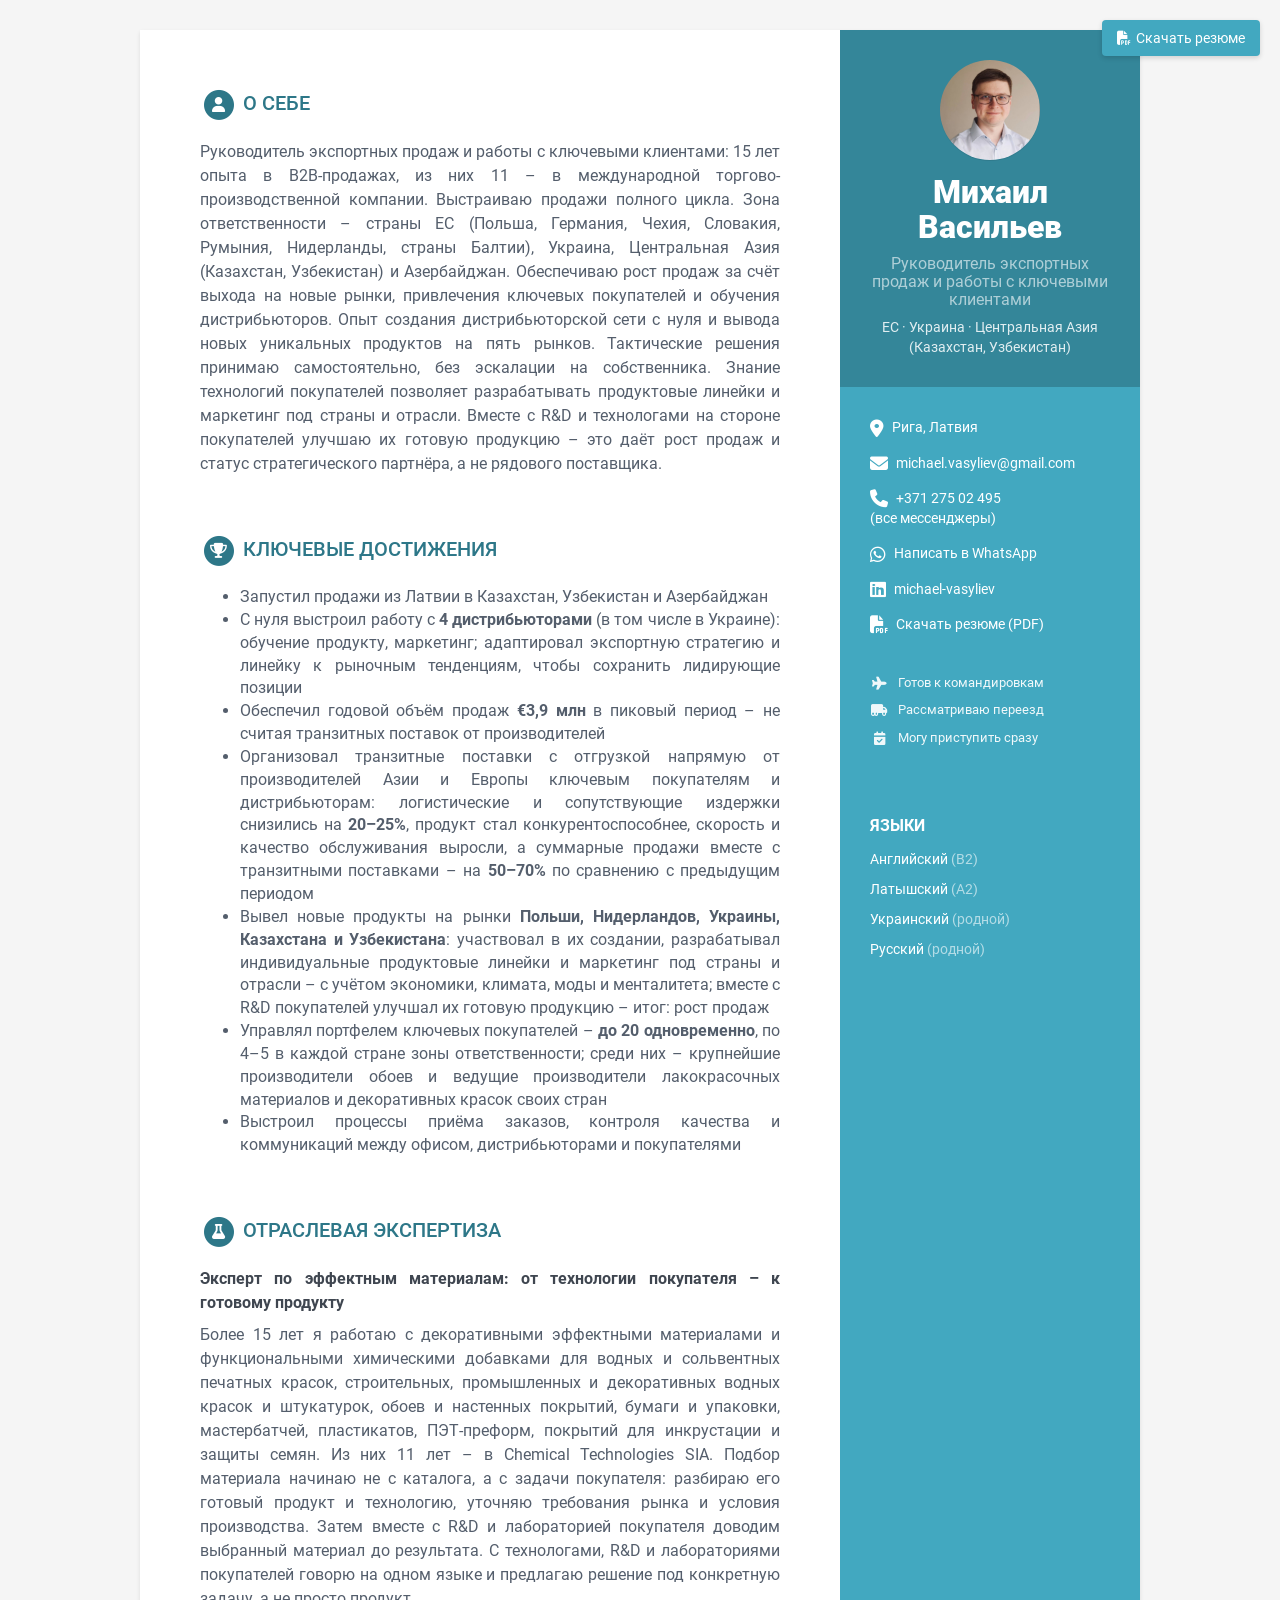
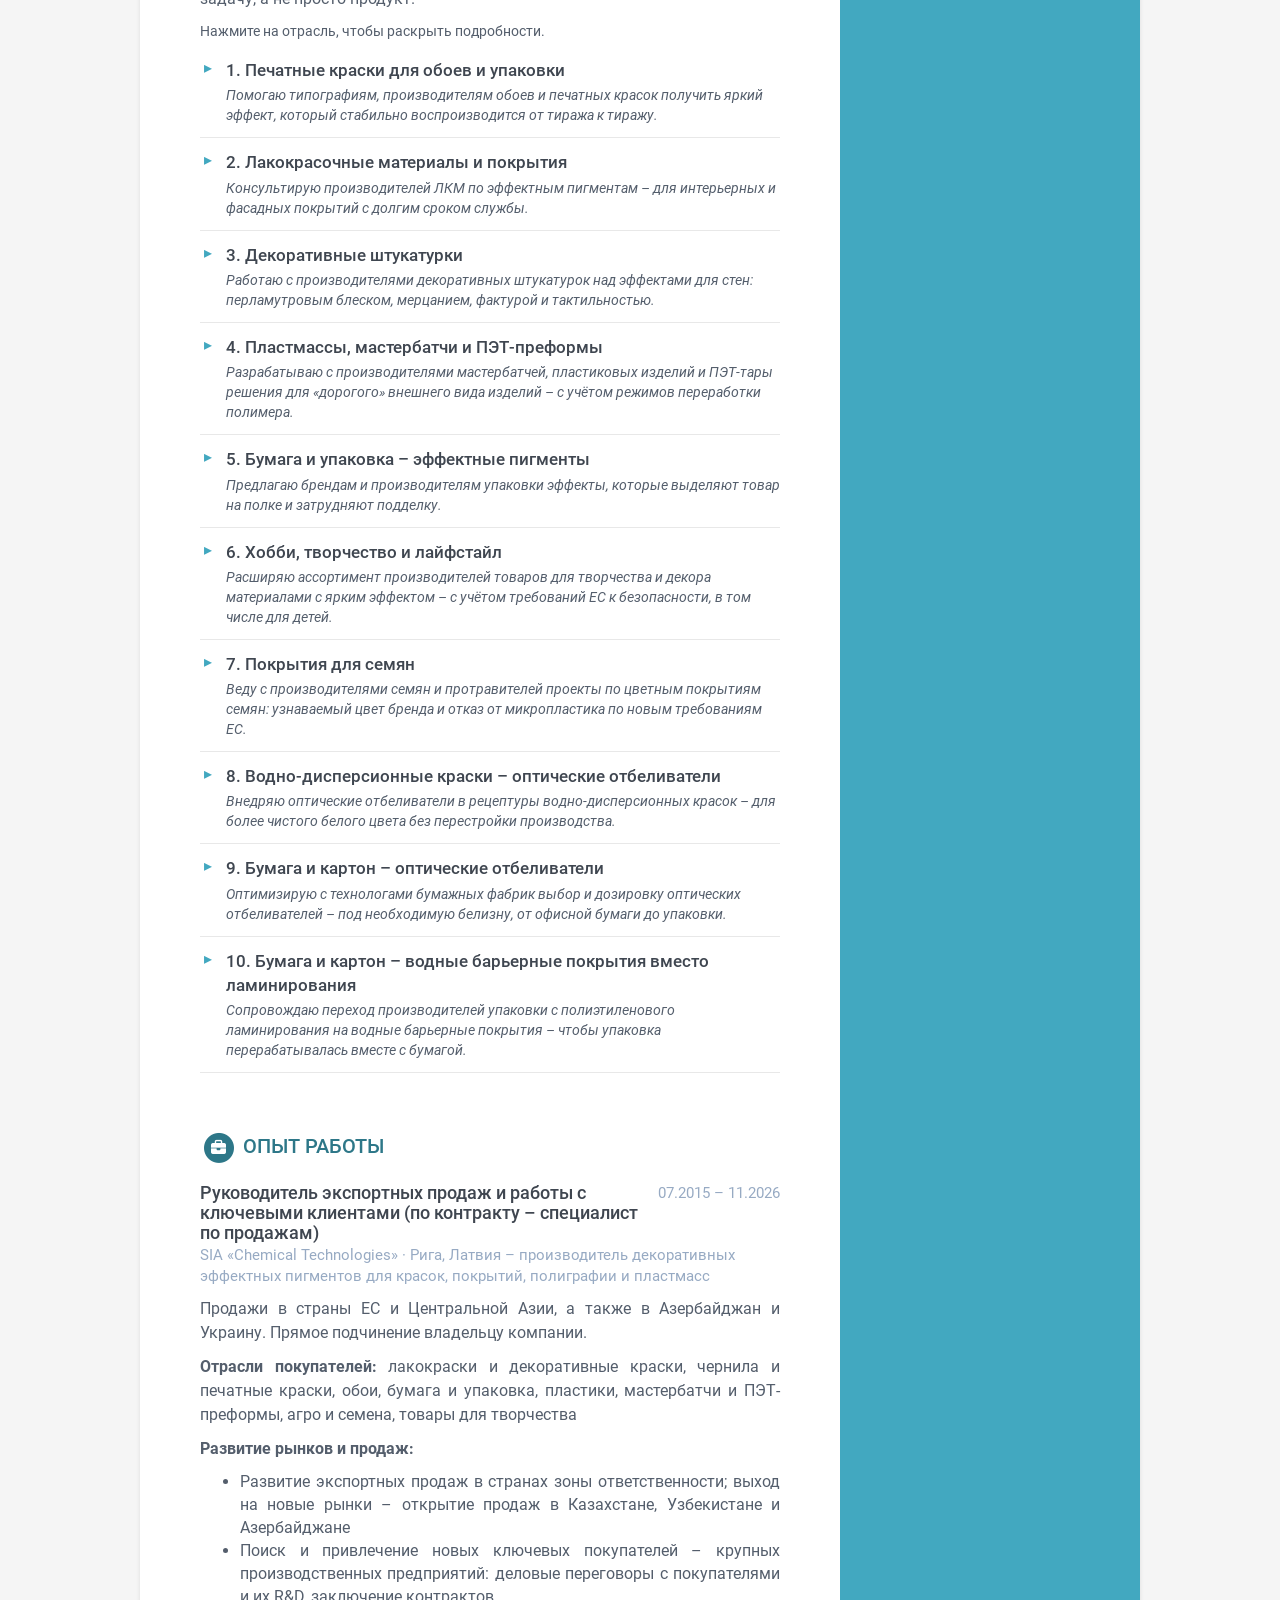
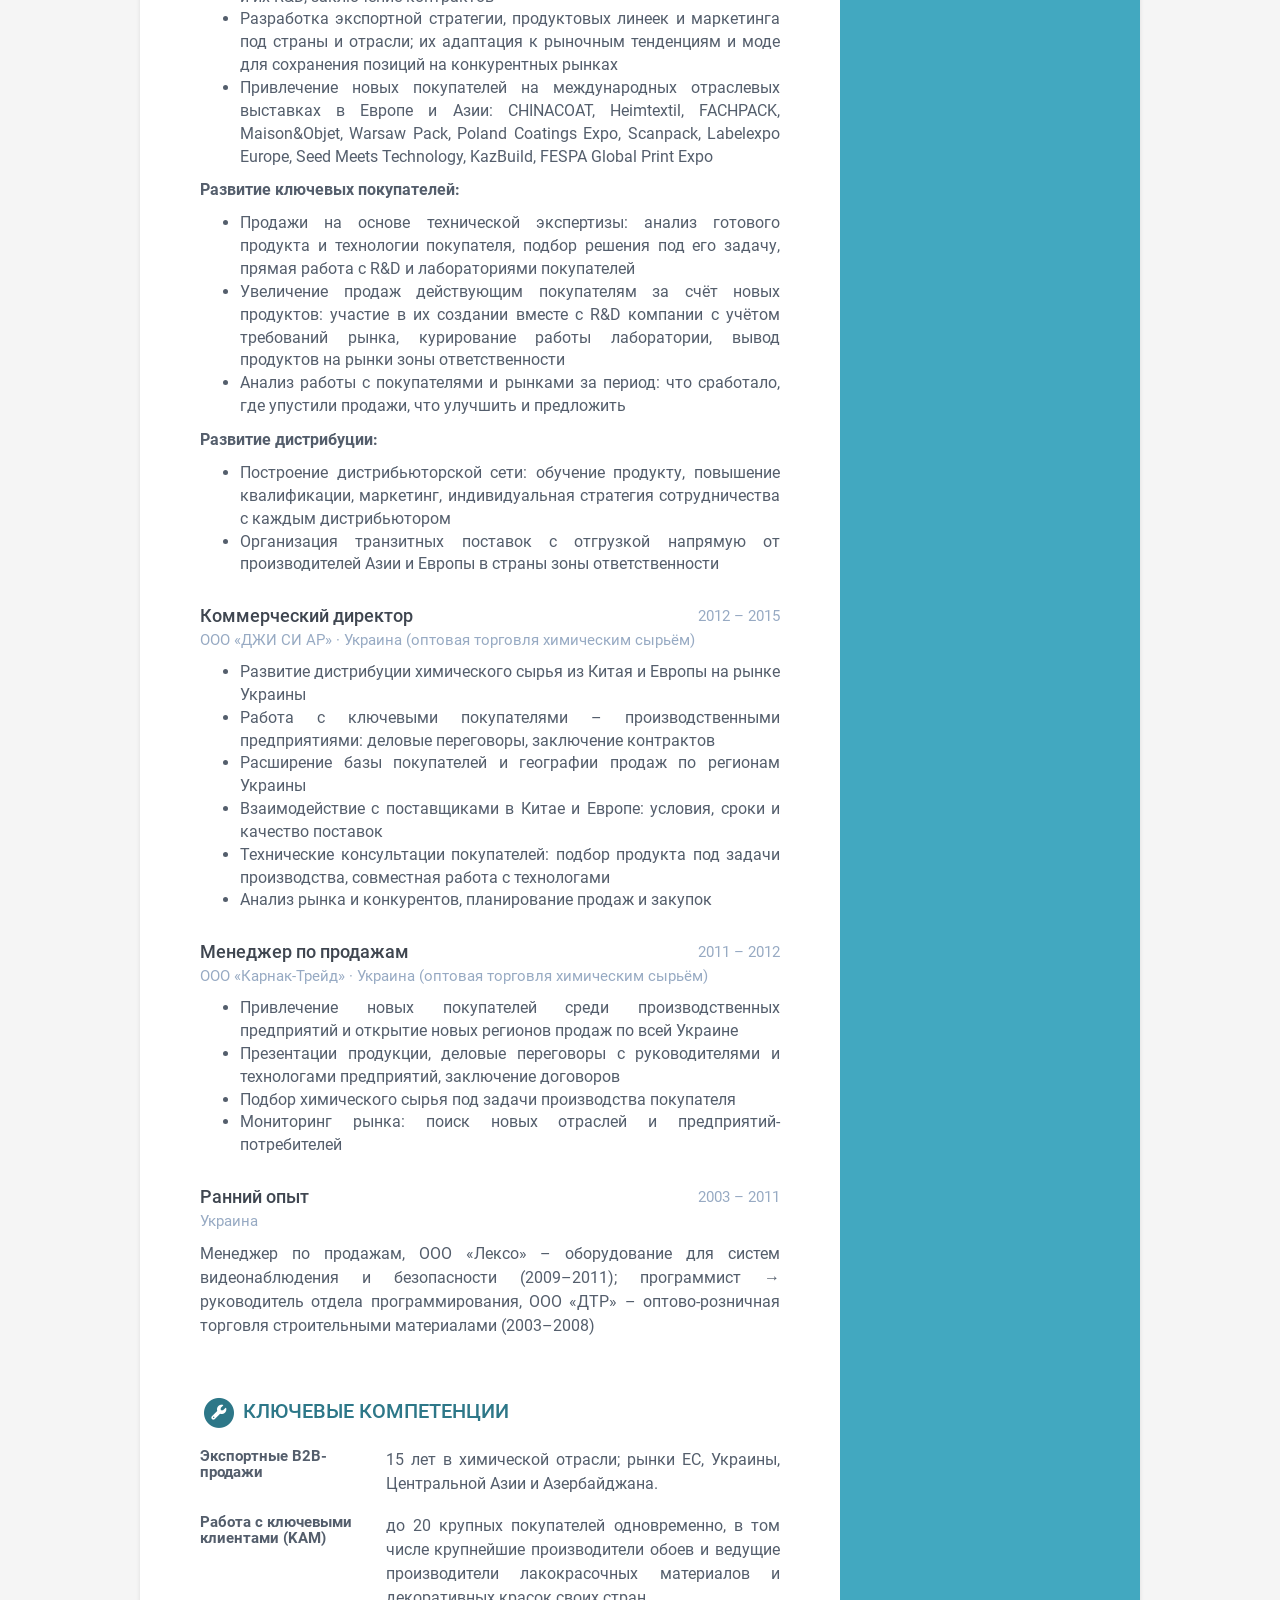
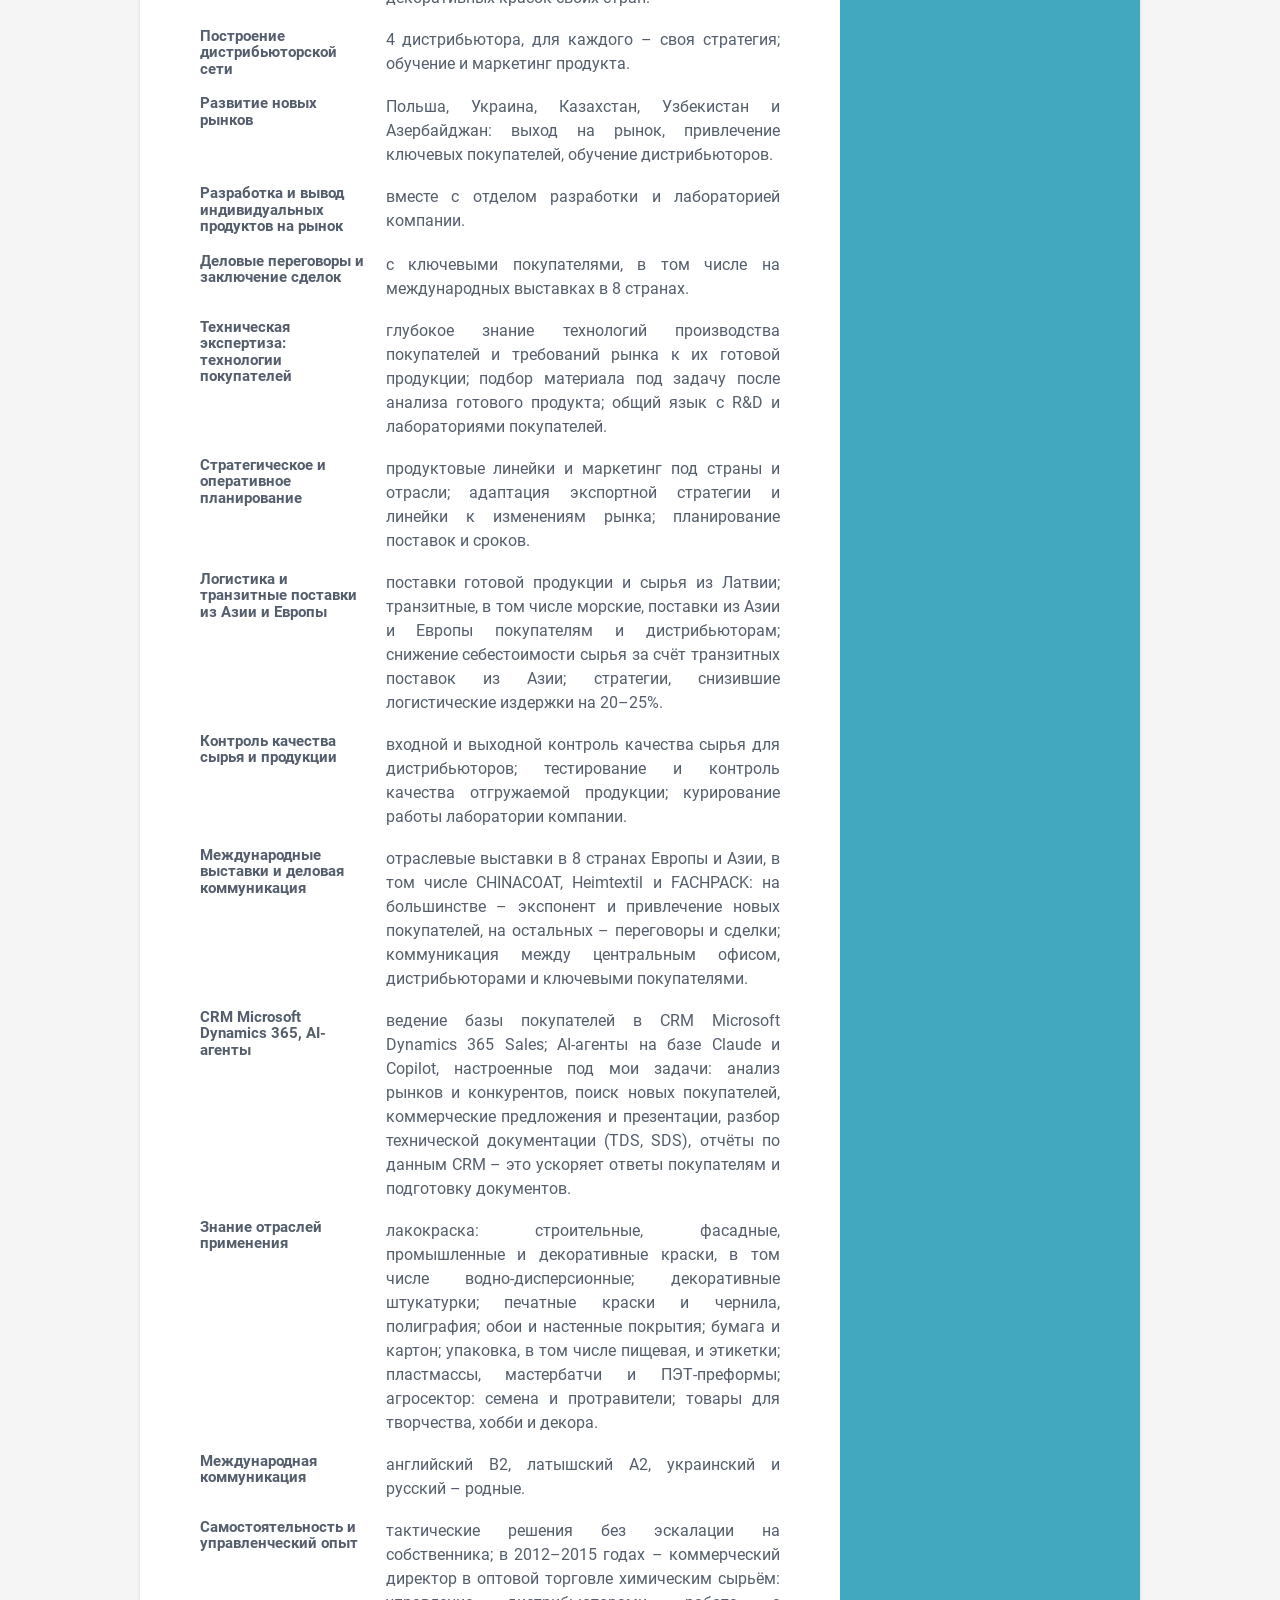
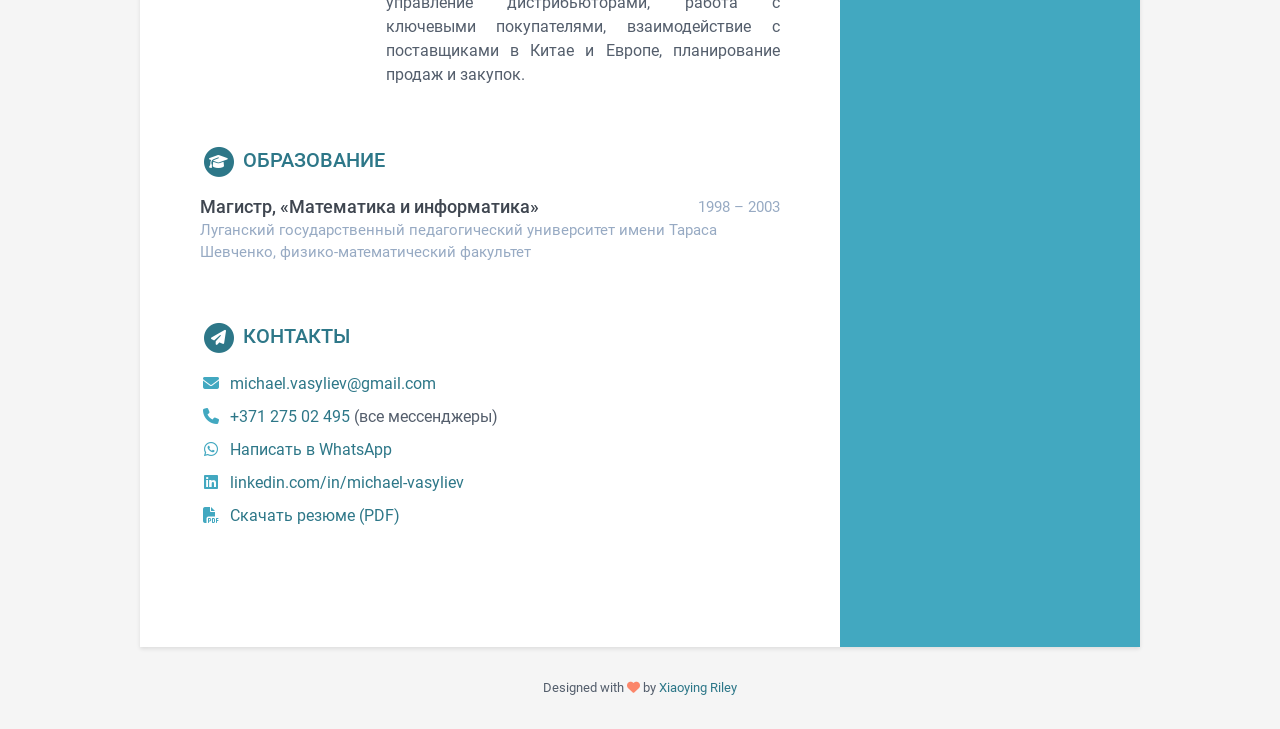
==== commit 6c68b03a: "Сайт: ссылка «Написать в WhatsApp» под телефоном и в контактах внизу Co-Authored-By: Claude Opus 5.5" ====
--- a/index.html
+++ b/index.html
@@ -38,7 +38,7 @@
 
 
   <!-- Theme CSS -->
-  <link id="theme-style" rel="stylesheet" href="/assets/css/main.css">
+  <link id="theme-style" rel="stylesheet" href="/assets/css/main.css?v=3cee008b">
   <!-- HTML5 shim and Respond.js for IE8 support of HTML5 elements and media queries -->
   <!--[if lt IE 9]>
       <script src="https://oss.maxcdn.com/html5shiv/3.7.2/html5shiv.min.js"></script>
@@ -90,6 +90,12 @@
     
     <li class="phone"><i class="fas fa-phone"></i>
       <a href="tel:+37127502495">+371 275 02 495</a> <span class="lang-desc">(все мессенджеры)</span>
+    </li>
+    
+
+    
+    <li class="whatsapp"><i class="fab fa-whatsapp"></i>
+      <a href="https://wa.me/37127502495" target="_blank" rel="noopener">Написать в WhatsApp</a>
     </li>
     
 
@@ -855,6 +861,7 @@
   <ul class="list-unstyled contact-bottom">
     <li><i class="fas fa-envelope"></i><a href="mailto:michael.vasyliev@gmail.com">michael.vasyliev@gmail.com</a></li>
     <li><i class="fas fa-phone"></i><a href="tel:+37127502495">+371 275 02 495</a> (все мессенджеры)</li>
+    <li><i class="fab fa-whatsapp"></i><a href="https://wa.me/37127502495" target="_blank" rel="noopener">Написать в WhatsApp</a></li>
     <li><i class="fab fa-linkedin"></i><a href="https://linkedin.com/in/michael-vasyliev" target="_blank">linkedin.com/in/michael-vasyliev</a></li>
     <li><i class="fas fa-file-pdf"></i><a href="/Michael_Vasyliev_CV_RU.pdf" download>Скачать резюме (PDF)</a></li>
   </ul>
